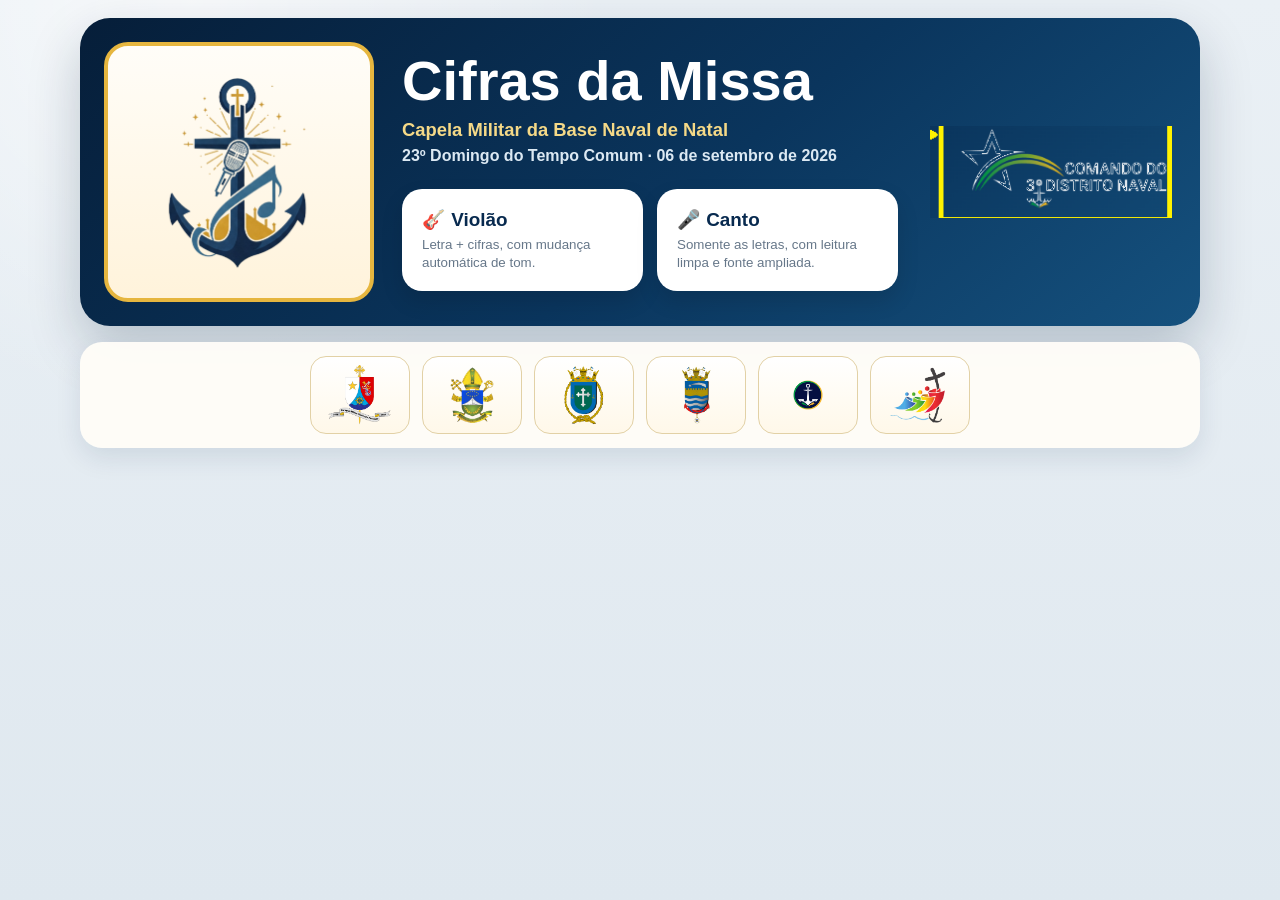
==== index.html @ 424a1667 "Add files via upload" ====
<!doctype html>
<html lang="pt-BR">
<head>
  <meta charset="utf-8">
  <meta name="viewport" content="width=device-width,initial-scale=1,viewport-fit=cover">
  <meta name="theme-color" content="#082a4f">

<link rel="icon" type="image/png" sizes="512x512" href="assets/site-logo.png">
<link rel="apple-touch-icon" href="assets/apple-touch-icon.png">
<meta property="og:title" content="Cifras da Missa — Capela Militar BNN">
<meta property="og:description" content="Repertório litúrgico da Capela Militar da Base Naval de Natal.">
<meta property="og:type" content="website">
<meta property="og:image" content="assets/og-image.png">
<meta name="twitter:card" content="summary_large_image">
<meta name="twitter:title" content="Cifras da Missa — Capela Militar BNN">
<meta name="twitter:description" content="Repertório litúrgico da Capela Militar da Base Naval de Natal.">
<meta name="twitter:image" content="assets/og-image.png">
  <title>Cifras da Missa — Capela Militar BNN</title>
  <link rel="stylesheet" href="css/styles.css">
</head>
<body class="home">
  <main class="home-shell">

    <section class="hero">
      <div class="hero-logo">
        <img src="assets/site-logo.png" alt="Equipe de Música da Paróquia Militar São Pedro Pescador">
      </div>

      <div class="hero-copy">
        <h1>Cifras da Missa</h1>
        <div class="place">Capela Militar da Base Naval de Natal</div>
        <div class="mass">23º Domingo do Tempo Comum · 06 de setembro de 2026</div>

        <div class="module-grid">
          <a class="module-card" href="violao.html">
            <strong>🎸 Violão</strong>
            <small>Letra + cifras, com mudança automática de tom.</small>
          </a>
          <a class="module-card" href="canto.html">
            <strong>🎤 Canto</strong>
            <small>Somente as letras, com leitura limpa e fonte ampliada.</small>
          </a>
        </div>
      </div>

      <div class="hero-right">
        <div class="hero-badge" aria-label="Comando do 3º Distrito Naval">
          <img src="assets/logo-3dn-branca-hero.png" alt="Comando do 3º Distrito Naval">
        </div>
      </div>
    </section>

    <section class="identity-strip" aria-label="Identidade institucional">
      <div class="identity-item"><img src="assets/brasao-capela.png" alt="Capela Militar"></div>
      <div class="identity-item"><img src="assets/ordinariado-militar.png" alt="Ordinariado Militar"></div>
      <div class="identity-item"><img src="assets/servico-religioso-marinha.png" alt="Serviço Religioso da Marinha"></div>
      <div class="identity-item"><img src="assets/brasao-3dn.png" alt="3º Distrito Naval"></div>
      <div class="identity-item"><img src="assets/simbolo-marinha-home.png" alt="Marinha do Brasil"></div>
      <div class="identity-item"><img src="assets/jubileu-colorido.png" alt="Jubileu"></div>
    </section>

  </main>
</body>
</html>
---- css/styles.css ----
:root{
  --navy:#082a4f;
  --navy2:#124a78;
  --gold:#e6b63f;
  --cream:#fff9ef;
  --paper:#fffdf8;
  --ink:#17212a;
  --muted:#667789;
  --orange:#d65a00;
  --line:#dce3e9;
  --bg:#e8eef3;
}
*{box-sizing:border-box}
html,body{width:100%;height:100%;margin:0}
body{
  font-family:-apple-system,BlinkMacSystemFont,"Segoe UI",Arial,sans-serif;
  color:var(--ink);
  background:var(--bg);
  -webkit-text-size-adjust:100%;
}
a{text-decoration:none;color:inherit}
button,select,label,a{font:inherit;-webkit-tap-highlight-color:transparent}

/* ================= HOME ================= */
.home{
  min-height:100dvh;
  padding:18px;
  background:
    radial-gradient(circle at 15% 0%, rgba(255,255,255,.65), transparent 26rem),
    linear-gradient(180deg,#eaf0f5,#dfe8ef);
}
.home-shell{
  width:min(1120px,100%);
  margin:0 auto;
  display:grid;
  gap:16px;
}
.hero{
  background:linear-gradient(140deg,#061e39 0%,#0a355d 55%,#15517e 100%);
  border-radius:30px;
  color:white;
  padding:24px;
  box-shadow:0 22px 52px rgba(6,30,57,.22);
  display:grid;
  grid-template-columns:270px minmax(0,1fr);
  gap:28px;
  align-items:center;
}
.hero-logo{
  min-height:260px;
  background:linear-gradient(180deg,#fffdf8,#fff3db);
  border:4px solid var(--gold);
  border-radius:24px;
  display:flex;
  align-items:center;
  justify-content:center;
  padding:16px;
}
.hero-logo img{
  max-width:100%;
  max-height:228px;
  object-fit:contain;
}
.hero-copy h1{
  margin:0;
  font-size:clamp(2.2rem,5vw,3.5rem);
  line-height:1;
}
.hero-copy .place{
  margin-top:10px;
  color:#f5d987;
  font-weight:850;
  font-size:1.15rem;
}
.hero-copy .mass{
  margin-top:6px;
  color:#dce9f3;
  font-size:1rem;
  font-weight:650;
}
.module-grid{
  margin-top:24px;
  display:grid;
  grid-template-columns:1fr 1fr;
  gap:14px;
}
.module-card{
  background:#fff;
  color:var(--navy);
  border-radius:20px;
  padding:18px;
  box-shadow:0 10px 22px rgba(0,0,0,.12);
  border:2px solid rgba(255,255,255,.22);
}
.module-card:hover{transform:translateY(-1px)}
.module-card strong{
  display:block;
  font-size:1.18rem;
}
.module-card small{
  display:block;
  color:var(--muted);
  margin-top:5px;
  line-height:1.35;
}
.identity-strip{
  background:rgba(255,253,248,.96);
  border-radius:22px;
  padding:14px 16px;
  box-shadow:0 10px 26px rgba(8,42,79,.10);
  display:flex;
  gap:12px;
  align-items:center;
  justify-content:center;
  flex-wrap:wrap;
}
.identity-item{
  width:100px;
  height:78px;
  border-radius:16px;
  border:1px solid #e2d1a6;
  background:linear-gradient(180deg,#fff,#fff8e9);
  display:flex;
  align-items:center;
  justify-content:center;
  padding:9px;
}
.identity-item.navy{
  background:linear-gradient(135deg,#082a4f,#124a78);
  border-color:transparent;
}
.identity-item img{
  max-width:100%;
  max-height:60px;
  object-fit:contain;
}

/* ================= APP ================= */
.app-shell{
  height:100dvh;
  min-height:100svh;
  padding:max(7px,env(safe-area-inset-top)) 7px max(7px,env(safe-area-inset-bottom));
  display:grid;
  grid-template-rows:minmax(0,1fr) 58px;
  gap:7px;
  overflow:hidden;
}
.app-sheet{
  min-height:0;
  background:var(--paper);
  border-radius:22px;
  overflow:hidden;
  box-shadow:0 14px 34px rgba(8,42,79,.14);
  display:grid;
  grid-template-rows:auto auto minmax(0,1fr);
  position:relative;
}
.app-sheet:before{
  content:"";
  position:absolute;
  left:0;top:0;bottom:0;width:7px;
  background:linear-gradient(var(--navy),var(--navy2),var(--gold));
  z-index:5;
}
.top-banner{
  min-height:64px;
  display:grid;
  grid-template-columns:auto minmax(0,1fr) auto;
  align-items:center;
  gap:10px;
  padding:8px 12px 8px 18px;
  background:linear-gradient(135deg,#061e39,#0a355d 60%,#15517e);
  color:white;
}
.banner-left{
  display:flex;
  align-items:center;
  gap:10px;
  min-width:0;
}
.banner-mark{
  width:46px;height:46px;
  border-radius:14px;
  background:#fff8ea;
  border:2px solid var(--gold);
  display:flex;
  align-items:center;
  justify-content:center;
  padding:5px;
  flex:none;
}
.banner-mark img{max-width:100%;max-height:100%;object-fit:contain}
.banner-copy h1{
  margin:0;
  font-size:1.25rem;
  line-height:1;
}
.banner-copy .sub{
  margin-top:4px;
  color:#f3d786;
  font-size:.76rem;
  font-weight:800;
  white-space:nowrap;
  overflow:hidden;
  text-overflow:ellipsis;
}
.banner-logos{
  display:flex;
  gap:7px;
  align-items:center;
}
.brand-badge{
  height:38px;
  min-width:38px;
  max-width:92px;
  border-radius:12px;
  background:#fff8eb;
  border:1px solid rgba(230,182,63,.6);
  display:flex;
  align-items:center;
  justify-content:center;
  padding:6px 8px;
}
.brand-badge img{max-height:27px;max-width:78px;object-fit:contain}

.song-head{
  min-height:68px;
  display:grid;
  grid-template-columns:auto minmax(0,1fr) auto;
  gap:10px;
  align-items:center;
  padding:8px 12px 8px 18px;
  border-bottom:1px solid var(--line);
  background:linear-gradient(90deg,#fff,#fbf6ec);
}
.song-number{
  width:42px;height:42px;
  border-radius:13px;
  background:var(--navy);
  color:white;
  display:grid;
  place-items:center;
  font-weight:900;
}
.song-role{
  color:var(--orange);
  font-size:.58rem;
  font-weight:900;
  letter-spacing:.1em;
  text-transform:uppercase;
  margin-bottom:4px;
}
.song-title{
  font-size:1.05rem;
  font-weight:850;
  line-height:1.1;
  white-space:nowrap;
  overflow:hidden;
  text-overflow:ellipsis;
}
.head-right{
  display:flex;
  align-items:center;
  gap:7px;
}
.counter{
  padding:6px 9px;
  border-radius:999px;
  background:#fff;
  border:1px solid #d1dbe4;
  color:var(--navy);
  font-size:.72rem;
  font-weight:850;
}
.key-panel{
  display:flex;
  align-items:center;
  gap:4px;
  padding:3px;
  border:1px solid #d3dde6;
  border-radius:12px;
  background:#fff;
}
.key-panel button,.key-panel select{
  height:31px;
  border:0;
  border-radius:9px;
  background:#eef3f7;
  color:var(--navy);
  font-weight:900;
}
.key-panel button{min-width:31px}
.key-panel select{padding:0 6px}
.key-readout{
  font-size:.64rem;
  color:var(--muted);
  padding:0 2px;
}

.song-body{
  min-height:0;
  overflow:hidden;
  padding:10px 14px 10px 22px;
  background:#fff;
}
.music-grid{
  width:100%;
  min-height:0;
  display:grid;
  gap:34px;
  align-content:start;
  justify-content:center;
  font-family:"SFMono-Regular",Menlo,Monaco,Consolas,"Liberation Mono","Courier New",monospace;
  font-variant-ligatures:none;
}
.music-grid.cols-1{grid-template-columns:max-content}
.music-grid.cols-2{grid-template-columns:max-content max-content}
.music-column{min-width:0}
.music-pair{break-inside:avoid;margin:0 0 .22em}
.chord-row{
  height:1.05em;
  position:relative;
  white-space:pre;
  color:var(--orange);
  font-weight:900;
  line-height:1.02;
}
.chord-token{position:absolute;top:0;white-space:nowrap}
.lyric-row{
  white-space:pre;
  line-height:1.05;
  font-weight:620;
}
.spacer{height:.45em}

.controls{
  display:grid;
  grid-template-columns:1fr 1.15fr 1fr;
  gap:7px;
}
.ctrl{
  border:0;
  border-radius:14px;
  background:#fff;
  color:var(--navy);
  font-weight:850;
  font-size:.9rem;
  display:flex;
  align-items:center;
  justify-content:center;
  gap:7px;
  box-shadow:0 3px 10px rgba(0,0,0,.08);
}
.ctrl.main{
  background:linear-gradient(135deg,var(--navy),var(--navy2));
  color:white;
}
.ctrl .arrow{font-size:26px;line-height:1}

/* ================= MENU LATERAL ================= */
#menuToggle{position:fixed;opacity:0;pointer-events:none}
.scrim{
  position:fixed;
  inset:0;
  background:rgba(3,18,32,.64);
  opacity:0;
  visibility:hidden;
  z-index:30;
  transition:.18s;
}
.drawer{
  position:fixed;
  z-index:40;
  left:0;top:0;bottom:0;
  width:min(88vw,460px);
  background:#fffaf1;
  transform:translateX(-103%);
  transition:.22s;
  display:grid;
  grid-template-rows:auto auto minmax(0,1fr);
  box-shadow:18px 0 44px rgba(0,0,0,.28);
  padding-top:env(safe-area-inset-top);
}
#menuToggle:checked~.scrim{opacity:1;visibility:visible}
#menuToggle:checked~.drawer{transform:translateX(0)}

.drawer-head{
  position:relative;
  min-height:168px;
  display:grid;
  grid-template-columns:118px minmax(0,1fr);
  gap:14px;
  align-items:center;
  padding:15px;
  background:linear-gradient(145deg,#061e39,var(--navy) 60%,var(--navy2));
  color:white;
}
.drawer-logo{
  height:118px;
  border:3px solid var(--gold);
  border-radius:18px;
  background:linear-gradient(180deg,#fffdf8,#fff2d9);
  display:flex;
  align-items:center;
  justify-content:center;
  padding:8px;
}
.drawer-logo img{max-width:100%;max-height:100%;object-fit:contain}
.drawer-head h1{margin:0;font-size:1.55rem;line-height:1}
.drawer-lit{margin-top:8px;color:#f4d787;font-size:.9rem;font-weight:850}
.drawer-place{margin-top:4px;color:#dce8f2;font-size:.73rem;font-weight:650}
.close{
  position:absolute;
  right:10px;top:10px;
  width:38px;height:38px;
  border-radius:11px;
  background:rgba(255,255,255,.14);
  display:grid;
  place-items:center;
  font-size:21px;
  font-weight:900;
  cursor:pointer;
}
.drawer-logos{
  display:flex;
  gap:7px;
  overflow:auto;
  padding:8px 10px;
  background:#eef4f8;
  border-bottom:1px solid var(--line);
}
.drawer-logos::-webkit-scrollbar{display:none}
.drawer-logos .brand-badge{
  flex:none;
  height:48px;
}
.song-menu{
  overflow:auto;
  -webkit-overflow-scrolling:touch;
  padding:7px 9px calc(12px + env(safe-area-inset-bottom));
}
.song-menu-item{
  width:100%;
  border:0;
  background:transparent;
  text-align:left;
  display:grid;
  grid-template-columns:38px minmax(0,1fr);
  gap:9px;
  align-items:center;
  padding:9px 7px;
  border-radius:11px;
  border-bottom:1px solid rgba(8,42,79,.07);
}
.song-menu-item.active{background:#fff0df}
.song-menu-num{
  width:34px;height:34px;
  border-radius:10px;
  background:#e7edf3;
  color:var(--navy);
  display:grid;
  place-items:center;
  font-size:.72rem;
  font-weight:900;
}
.song-menu-item.active .song-menu-num{background:var(--orange);color:#fff}
.song-menu-item span:last-child{
  display:flex;
  flex-direction:column;
  min-width:0;
}
.song-menu-item b{
  color:var(--orange);
  font-size:.55rem;
  letter-spacing:.08em;
  text-transform:uppercase;
}
.song-menu-item small{
  margin-top:2px;
  font-size:.82rem;
  font-weight:760;
  white-space:nowrap;
  overflow:hidden;
  text-overflow:ellipsis;
}

@media(max-width:760px){
  .home{padding:12px}
  .hero{
    grid-template-columns:1fr;
    padding:16px;
    gap:16px;
  }
  .hero-logo{min-height:190px}
  .hero-logo img{max-height:165px}
  .module-grid{grid-template-columns:1fr}
  .identity-item{width:82px;height:66px}
  .identity-item img{max-height:48px}

  .app-shell{grid-template-rows:minmax(0,1fr) 52px}
  .top-banner{min-height:58px;padding-left:16px}
  .banner-mark{width:40px;height:40px}
  .banner-copy h1{font-size:1.05rem}
  .banner-copy .sub{font-size:.68rem}
  .banner-logos{display:none}

  .song-head{min-height:62px;padding-left:16px}
  .song-number{width:38px;height:38px}
  .song-title{font-size:.92rem}
  .song-role{font-size:.5rem}
  .counter{display:none}
  .key-readout{display:none}
  .key-panel{padding:2px}
  .key-panel button,.key-panel select{height:28px}

  .song-body{padding:8px 9px 7px 18px}
  .controls .txt{display:none}

  .drawer-head{
    min-height:150px;
    grid-template-columns:105px minmax(0,1fr);
  }
  .drawer-logo{height:105px}
  .drawer-head h1{font-size:1.3rem}
}

.home-link{
  display:inline-flex;
  align-items:center;
  justify-content:center;
  gap:7px;
  min-height:38px;
  padding:0 12px;
  border-radius:12px;
  background:#fff8eb;
  border:1px solid rgba(230,182,63,.62);
  color:var(--navy);
  font-weight:850;
  white-space:nowrap;
}
.home-link.compact{
  min-width:38px;
  padding:0 10px;
}
.home-link .label{display:inline}
@media(max-width:760px){
  .home-link .label{display:none}
  .home-link.compact{padding:0 9px}
}

.hero{
  grid-template-columns:270px minmax(0,1fr) 250px;
}
.hero-right{
  display:flex;
  align-items:flex-start;
  justify-content:flex-end;
}
.hero-right .hero-badge{
  width:100%;
  min-height:110px;
  border-radius:20px;
  background:transparent;
  display:flex;
  align-items:center;
  justify-content:center;
  padding:6px 4px;
}
.hero-right .hero-badge img{
  max-width:100%;
  max-height:100px;
  object-fit:contain;
}
@media(max-width:760px){
  .hero{
    grid-template-columns:1fr;
  }
  .hero-right{
    justify-content:center;
  }
  .hero-right .hero-badge{
    min-height:74px;
    padding-top:0;
  }
  .hero-right .hero-badge img{
    max-height:62px;
  }
}
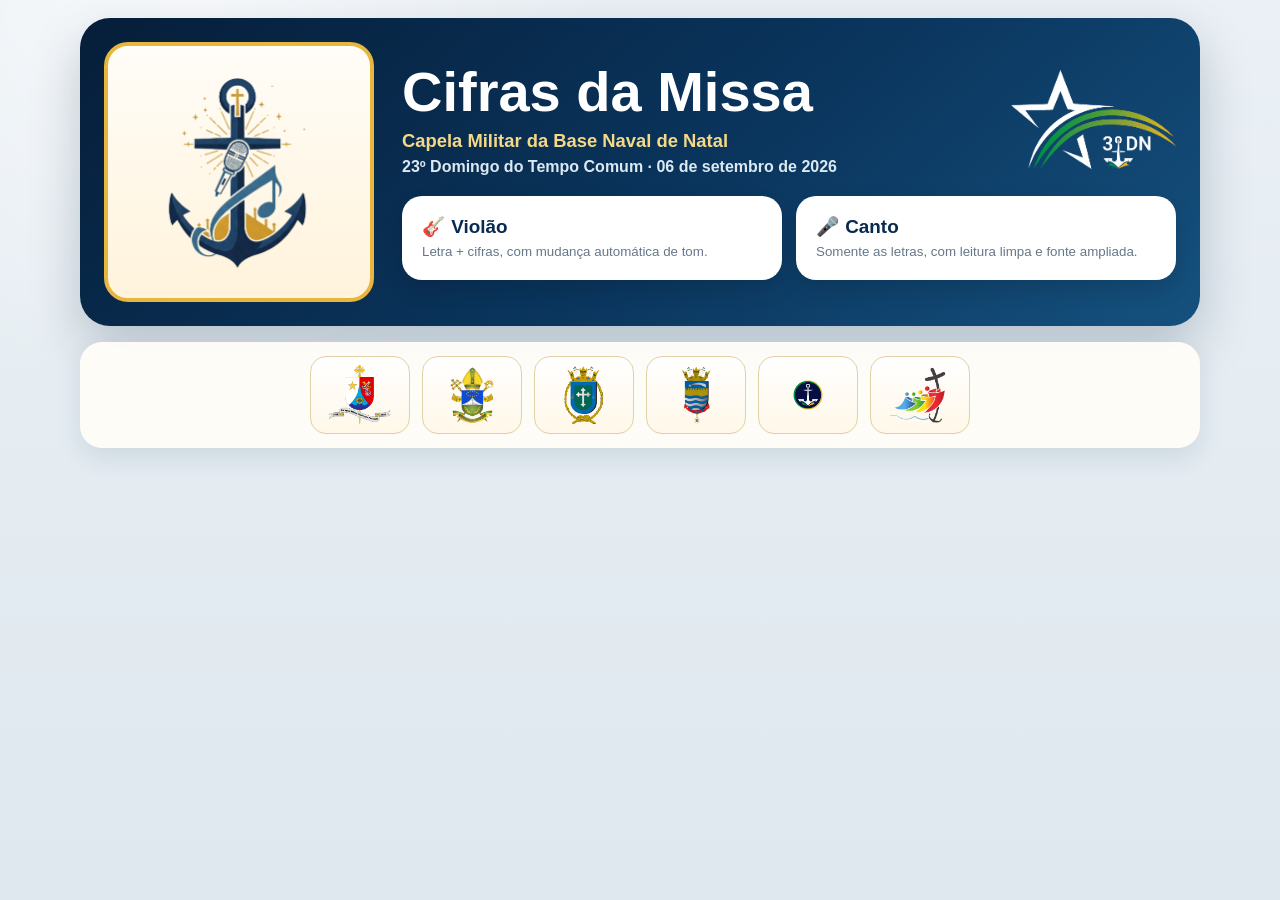
==== commit a047c299: "Add files via upload" ====
--- a/index.html
+++ b/index.html
@@ -21,15 +21,24 @@
 <body class="home">
   <main class="home-shell">
 
+    
     <section class="hero">
       <div class="hero-logo">
         <img src="assets/site-logo.png" alt="Equipe de Música da Paróquia Militar São Pedro Pescador">
       </div>
 
-      <div class="hero-copy">
-        <h1>Cifras da Missa</h1>
-        <div class="place">Capela Militar da Base Naval de Natal</div>
-        <div class="mass">23º Domingo do Tempo Comum · 06 de setembro de 2026</div>
+      <div class="hero-content">
+        <div class="hero-header">
+          <div class="hero-copy">
+            <h1>Cifras da Missa</h1>
+            <div class="place">Capela Militar da Base Naval de Natal</div>
+            <div class="mass">23º Domingo do Tempo Comum · 06 de setembro de 2026</div>
+          </div>
+
+          <div class="hero-3dn" aria-label="Comando do 3º Distrito Naval">
+            <img src="assets/logo-3dn-reduzida-branca.png" alt="Comando do 3º Distrito Naval">
+          </div>
+        </div>
 
         <div class="module-grid">
           <a class="module-card" href="violao.html">
@@ -42,15 +51,10 @@
           </a>
         </div>
       </div>
-
-      <div class="hero-right">
-        <div class="hero-badge" aria-label="Comando do 3º Distrito Naval">
-          <img src="assets/logo-3dn-branca-hero.png" alt="Comando do 3º Distrito Naval">
-        </div>
-      </div>
     </section>
 
-    <section class="identity-strip" aria-label="Identidade institucional">
+    <section class="identity-strip"
+ aria-label="Identidade institucional">
       <div class="identity-item"><img src="assets/brasao-capela.png" alt="Capela Militar"></div>
       <div class="identity-item"><img src="assets/ordinariado-militar.png" alt="Ordinariado Militar"></div>
       <div class="identity-item"><img src="assets/servico-religioso-marinha.png" alt="Serviço Religioso da Marinha"></div>
--- a/css/styles.css
+++ b/css/styles.css
@@ -548,41 +548,81 @@
   .home-link.compact{padding:0 9px}
 }
 
-.hero{
-  grid-template-columns:270px minmax(0,1fr) 250px;
-}
-.hero-right{
-  display:flex;
-  align-items:flex-start;
-  justify-content:flex-end;
-}
-.hero-right .hero-badge{
-  width:100%;
-  min-height:110px;
-  border-radius:20px;
-  background:transparent;
-  display:flex;
-  align-items:center;
-  justify-content:center;
-  padding:6px 4px;
-}
-.hero-right .hero-badge img{
-  max-width:100%;
-  max-height:100px;
-  object-fit:contain;
-}
+@media(max-width:980px){
+  .hero{
+    padding-right:24px;
+  }
+  .hero-corner-logo{
+    position:static;
+    width:220px;
+    justify-content:flex-start;
+    margin-left:auto;
+    margin-top:-8px;
+  }
+}
+
 @media(max-width:760px){
   .hero{
     grid-template-columns:1fr;
-  }
-  .hero-right{
+    padding-right:24px;
+  }
+  .hero-corner-logo{
+    width:180px;
+    margin:0 auto 2px;
     justify-content:center;
   }
-  .hero-right .hero-badge{
-    min-height:74px;
-    padding-top:0;
-  }
-  .hero-right .hero-badge img{
-    max-height:62px;
-  }
-}
+}
+
+.hero-content{
+  min-width:0;
+  display:grid;
+  gap:20px;
+}
+.hero-header{
+  display:grid;
+  grid-template-columns:minmax(0,1fr) 165px;
+  gap:18px;
+  align-items:center;
+}
+.hero-copy{min-width:0}
+.hero-3dn{
+  width:165px;
+  height:100px;
+  display:flex;
+  align-items:center;
+  justify-content:center;
+  justify-self:end;
+}
+.hero-3dn img{
+  width:100%;
+  height:100%;
+  object-fit:contain;
+}
+.hero-content .module-grid{
+  margin-top:0;
+}
+
+@media(max-width:980px){
+  .hero-header{
+    grid-template-columns:minmax(0,1fr) 135px;
+    gap:12px;
+  }
+  .hero-3dn{
+    width:135px;
+    height:86px;
+  }
+}
+
+@media(max-width:760px){
+  .hero{
+    grid-template-columns:1fr;
+  }
+  .hero-header{
+    grid-template-columns:minmax(0,1fr) 110px;
+    gap:10px;
+  }
+  .hero-3dn{
+    width:110px;
+    height:72px;
+  }
+}
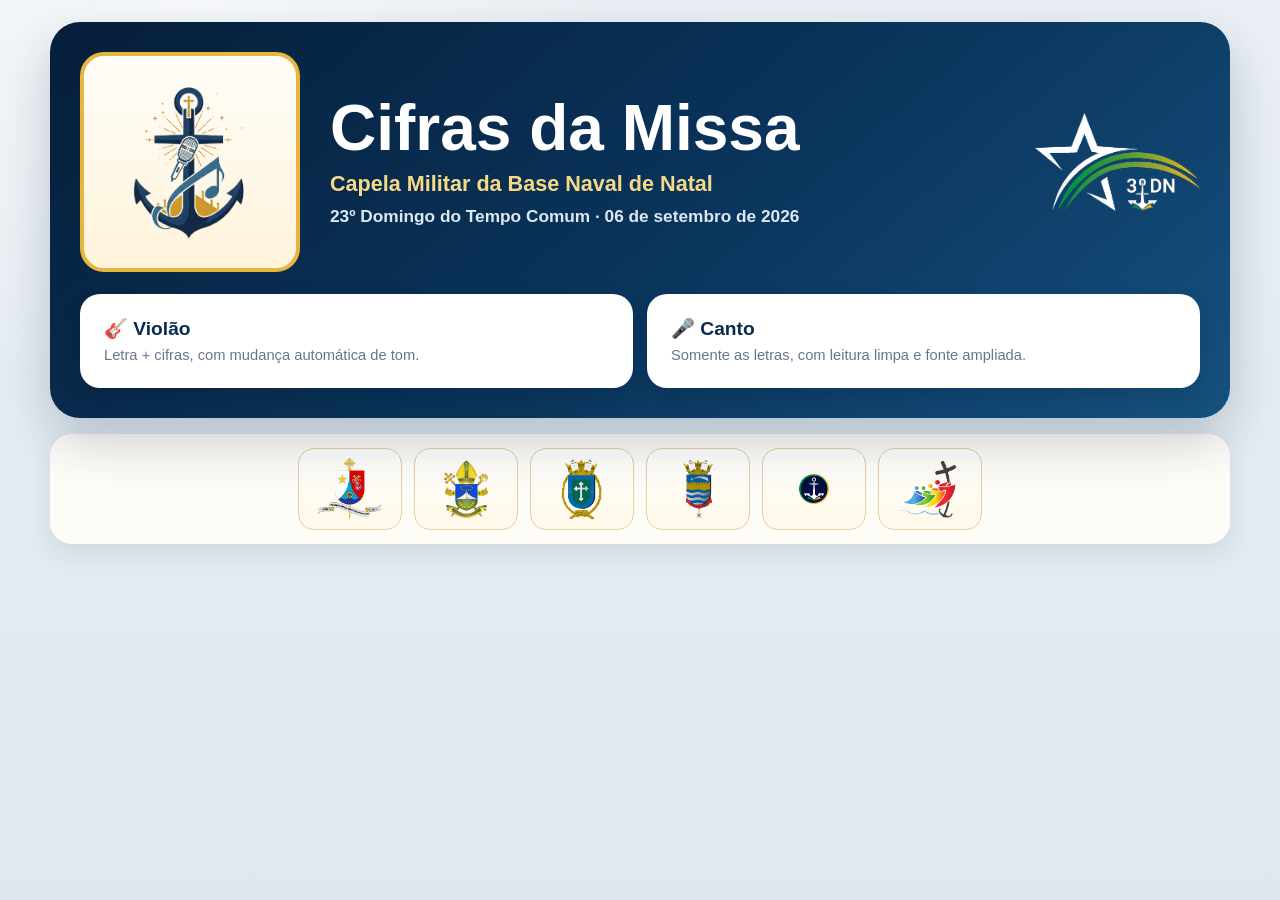
==== commit d651c0df: "Add files via upload" ====
--- a/index.html
+++ b/index.html
@@ -22,38 +22,38 @@
   <main class="home-shell">
 
     
+    
     <section class="hero">
-      <div class="hero-logo">
-        <img src="assets/site-logo.png" alt="Equipe de Música da Paróquia Militar São Pedro Pescador">
+      <div class="hero-main">
+        <div class="hero-logo">
+          <img src="assets/site-logo.png" alt="Equipe de Música da Paróquia Militar São Pedro Pescador">
+        </div>
+
+        <div class="hero-copy">
+          <h1>Cifras da Missa</h1>
+          <div class="place">Capela Militar da Base Naval de Natal</div>
+          <div class="mass">23º Domingo do Tempo Comum · 06 de setembro de 2026</div>
+        </div>
+
+        <div class="hero-3dn" aria-label="Comando do 3º Distrito Naval">
+          <img src="assets/logo-3dn-reduzida-branca.png" alt="Comando do 3º Distrito Naval">
+        </div>
       </div>
 
-      <div class="hero-content">
-        <div class="hero-header">
-          <div class="hero-copy">
-            <h1>Cifras da Missa</h1>
-            <div class="place">Capela Militar da Base Naval de Natal</div>
-            <div class="mass">23º Domingo do Tempo Comum · 06 de setembro de 2026</div>
-          </div>
-
-          <div class="hero-3dn" aria-label="Comando do 3º Distrito Naval">
-            <img src="assets/logo-3dn-reduzida-branca.png" alt="Comando do 3º Distrito Naval">
-          </div>
-        </div>
-
-        <div class="module-grid">
-          <a class="module-card" href="violao.html">
-            <strong>🎸 Violão</strong>
-            <small>Letra + cifras, com mudança automática de tom.</small>
-          </a>
-          <a class="module-card" href="canto.html">
-            <strong>🎤 Canto</strong>
-            <small>Somente as letras, com leitura limpa e fonte ampliada.</small>
-          </a>
-        </div>
+      <div class="module-grid">
+        <a class="module-card" href="violao.html">
+          <strong>🎸 Violão</strong>
+          <small>Letra + cifras, com mudança automática de tom.</small>
+        </a>
+        <a class="module-card" href="canto.html">
+          <strong>🎤 Canto</strong>
+          <small>Somente as letras, com leitura limpa e fonte ampliada.</small>
+        </a>
       </div>
     </section>
 
     <section class="identity-strip"
+
  aria-label="Identidade institucional">
       <div class="identity-item"><img src="assets/brasao-capela.png" alt="Capela Militar"></div>
       <div class="identity-item"><img src="assets/ordinariado-militar.png" alt="Ordinariado Militar"></div>
--- a/css/styles.css
+++ b/css/styles.css
@@ -626,3 +626,261 @@
     height:72px;
   }
 }
+
+/* ==========================================================
+   HOME v8 — layout fluido, priorizando iPad em modo vertical
+   ========================================================== */
+.home{
+  min-height:100dvh;
+  padding:clamp(12px,2vw,22px);
+}
+.home-shell{
+  width:min(1180px,100%);
+  margin:0 auto;
+  gap:16px;
+}
+.hero{
+  display:block !important;
+  position:relative;
+  padding:clamp(18px,2.8vw,30px) !important;
+  border-radius:30px;
+  min-height:0;
+}
+.hero-main{
+  display:grid;
+  grid-template-columns:220px minmax(0,1fr) 165px;
+  align-items:center;
+  gap:clamp(18px,2.5vw,30px);
+  min-width:0;
+}
+.hero-logo{
+  width:220px;
+  height:220px;
+  min-height:0 !important;
+  padding:14px;
+  border-radius:24px;
+}
+.hero-logo img{
+  width:100%;
+  height:100%;
+  max-width:none;
+  max-height:none;
+  object-fit:contain;
+}
+.hero-copy{
+  min-width:0;
+  align-self:center;
+}
+.hero-copy h1{
+  margin:0;
+  font-size:clamp(2.35rem,5vw,4rem);
+  line-height:.98;
+  white-space:nowrap;
+}
+.hero-copy .place{
+  margin-top:12px;
+  font-size:clamp(1rem,1.75vw,1.35rem);
+  line-height:1.18;
+}
+.hero-copy .mass{
+  margin-top:8px;
+  font-size:clamp(.9rem,1.35vw,1.08rem);
+  line-height:1.3;
+}
+.hero-3dn{
+  width:165px;
+  height:112px;
+  display:flex;
+  align-items:center;
+  justify-content:center;
+  justify-self:end;
+  overflow:hidden;
+}
+.hero-3dn img{
+  width:100%;
+  height:100%;
+  object-fit:contain;
+}
+.hero > .module-grid{
+  margin-top:22px !important;
+  display:grid;
+  grid-template-columns:1fr 1fr;
+  gap:14px;
+  width:100%;
+}
+.hero > .module-grid .module-card{
+  min-width:0;
+  min-height:94px;
+  padding:18px 22px;
+  display:flex;
+  flex-direction:column;
+  justify-content:center;
+  border-radius:20px;
+}
+.hero > .module-grid .module-card strong{
+  font-size:1.2rem;
+}
+.hero > .module-grid .module-card small{
+  margin-top:6px;
+  font-size:.92rem;
+  line-height:1.35;
+}
+.identity-strip{
+  padding:14px 18px;
+  gap:12px;
+  flex-wrap:nowrap;
+  overflow:hidden;
+}
+.identity-item{
+  flex:0 1 104px;
+  width:auto;
+  min-width:78px;
+  height:82px;
+}
+.identity-item img{
+  max-height:62px;
+}
+
+/* iPad portrait / tablets */
+@media (min-width:700px) and (max-width:1100px){
+  .home{
+    padding:14px 16px 18px;
+  }
+  .home-shell{
+    width:100%;
+  }
+  .hero{
+    padding:22px !important;
+    border-radius:28px;
+  }
+  .hero-main{
+    grid-template-columns:190px minmax(0,1fr) 132px;
+    gap:20px;
+  }
+  .hero-logo{
+    width:190px;
+    height:190px;
+    border-radius:22px;
+  }
+  .hero-copy h1{
+    font-size:2.7rem;
+    white-space:normal;
+  }
+  .hero-copy .place{
+    margin-top:10px;
+    font-size:1.08rem;
+  }
+  .hero-copy .mass{
+    margin-top:7px;
+    font-size:.9rem;
+  }
+  .hero-3dn{
+    width:132px;
+    height:92px;
+  }
+  .hero > .module-grid{
+    margin-top:20px !important;
+    gap:12px;
+  }
+  .hero > .module-grid .module-card{
+    min-height:88px;
+    padding:16px 20px;
+  }
+  .identity-strip{
+    padding:12px 14px;
+    justify-content:space-evenly;
+  }
+  .identity-item{
+    flex:0 1 94px;
+    min-width:72px;
+    height:76px;
+  }
+  .identity-item img{
+    max-height:56px;
+  }
+}
+
+/* iPad mais estreito / tablet pequeno */
+@media (min-width:600px) and (max-width:820px){
+  .hero-main{
+    grid-template-columns:165px minmax(0,1fr) 105px;
+    gap:16px;
+  }
+  .hero-logo{
+    width:165px;
+    height:165px;
+  }
+  .hero-copy h1{
+    font-size:2.35rem;
+  }
+  .hero-copy .place{
+    font-size:.98rem;
+  }
+  .hero-copy .mass{
+    font-size:.82rem;
+  }
+  .hero-3dn{
+    width:105px;
+    height:76px;
+  }
+}
+
+/* Celular */
+@media (max-width:599px){
+  .hero{
+    padding:16px !important;
+  }
+  .hero-main{
+    grid-template-columns:112px minmax(0,1fr);
+    gap:14px;
+    align-items:center;
+  }
+  .hero-logo{
+    width:112px;
+    height:112px;
+    padding:8px;
+    border-radius:18px;
+  }
+  .hero-copy h1{
+    font-size:1.85rem;
+    white-space:normal;
+  }
+  .hero-copy .place{
+    font-size:.88rem;
+    margin-top:7px;
+  }
+  .hero-copy .mass{
+    font-size:.72rem;
+    margin-top:5px;
+  }
+  .hero-3dn{
+    grid-column:1 / -1;
+    width:126px;
+    height:70px;
+    justify-self:center;
+    margin-top:-4px;
+  }
+  .hero > .module-grid{
+    grid-template-columns:1fr;
+    margin-top:14px !important;
+  }
+  .hero > .module-grid .module-card{
+    min-height:72px;
+    padding:14px 16px;
+  }
+  .identity-strip{
+    overflow-x:auto;
+    justify-content:flex-start;
+    -webkit-overflow-scrolling:touch;
+  }
+  .identity-strip::-webkit-scrollbar{display:none}
+  .identity-item{
+    flex:0 0 72px;
+    width:72px;
+    min-width:72px;
+    height:64px;
+  }
+  .identity-item img{
+    max-height:46px;
+  }
+}
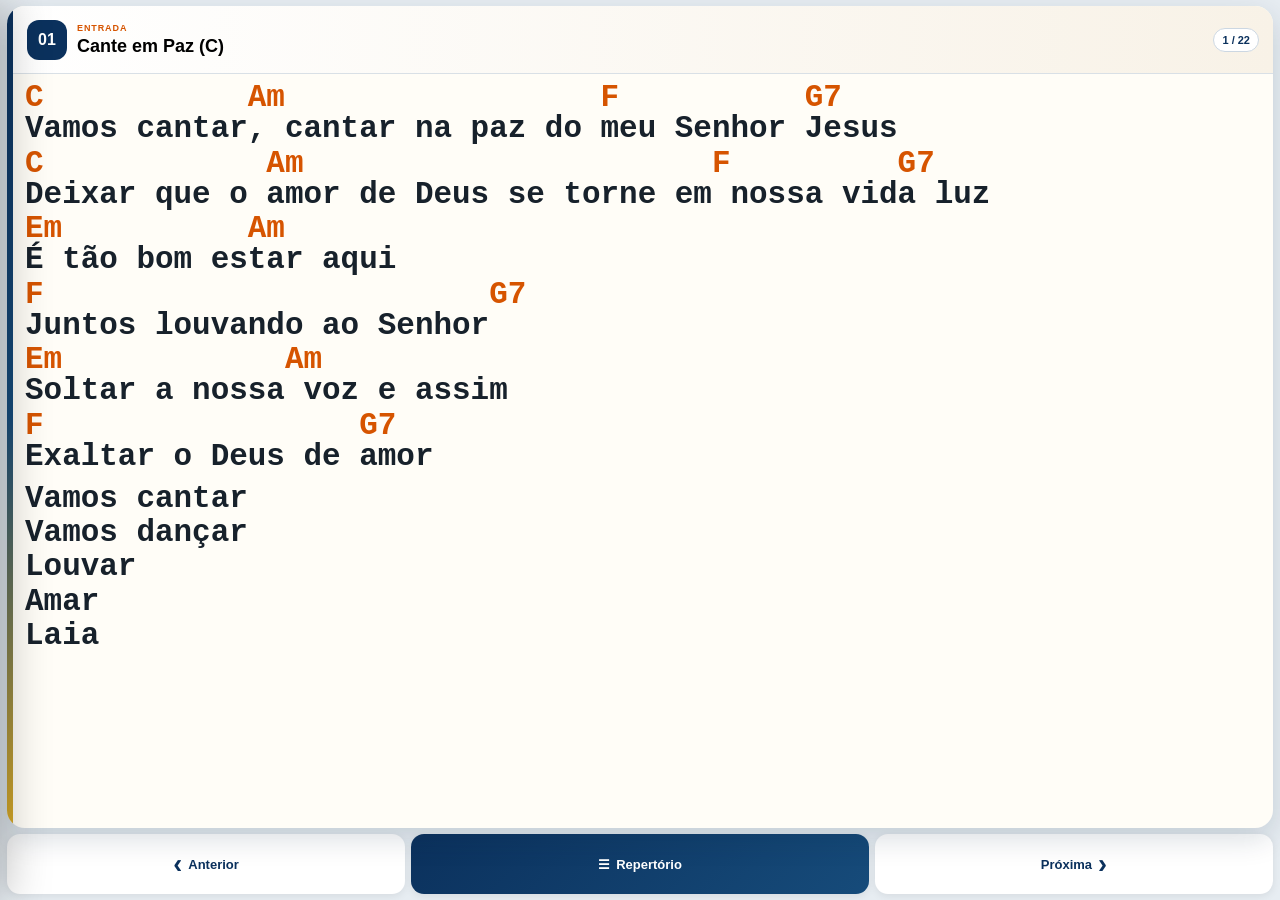
==== commit cfc403a9: "Add files via upload" ====
--- a/index.html
+++ b/index.html
@@ -1,68 +1,25 @@
 <!doctype html>
-<html lang="pt-BR">
-<head>
-  <meta charset="utf-8">
-  <meta name="viewport" content="width=device-width,initial-scale=1,viewport-fit=cover">
-  <meta name="theme-color" content="#082a4f">
-
-<link rel="icon" type="image/png" sizes="512x512" href="assets/site-logo.png">
-<link rel="apple-touch-icon" href="assets/apple-touch-icon.png">
-<meta property="og:title" content="Cifras da Missa — Capela Militar BNN">
-<meta property="og:description" content="Repertório litúrgico da Capela Militar da Base Naval de Natal.">
-<meta property="og:type" content="website">
-<meta property="og:image" content="assets/og-image.png">
-<meta name="twitter:card" content="summary_large_image">
-<meta name="twitter:title" content="Cifras da Missa — Capela Militar BNN">
-<meta name="twitter:description" content="Repertório litúrgico da Capela Militar da Base Naval de Natal.">
-<meta name="twitter:image" content="assets/og-image.png">
-  <title>Cifras da Missa — Capela Militar BNN</title>
-  <link rel="stylesheet" href="css/styles.css">
-</head>
-<body class="home">
-  <main class="home-shell">
-
-    
-    
-    <section class="hero">
-      <div class="hero-main">
-        <div class="hero-logo">
-          <img src="assets/site-logo.png" alt="Equipe de Música da Paróquia Militar São Pedro Pescador">
-        </div>
-
-        <div class="hero-copy">
-          <h1>Cifras da Missa</h1>
-          <div class="place">Capela Militar da Base Naval de Natal</div>
-          <div class="mass">23º Domingo do Tempo Comum · 06 de setembro de 2026</div>
-        </div>
-
-        <div class="hero-3dn" aria-label="Comando do 3º Distrito Naval">
-          <img src="assets/logo-3dn-reduzida-branca.png" alt="Comando do 3º Distrito Naval">
-        </div>
-      </div>
-
-      <div class="module-grid">
-        <a class="module-card" href="violao.html">
-          <strong>🎸 Violão</strong>
-          <small>Letra + cifras, com mudança automática de tom.</small>
-        </a>
-        <a class="module-card" href="canto.html">
-          <strong>🎤 Canto</strong>
-          <small>Somente as letras, com leitura limpa e fonte ampliada.</small>
-        </a>
-      </div>
-    </section>
-
-    <section class="identity-strip"
-
- aria-label="Identidade institucional">
-      <div class="identity-item"><img src="assets/brasao-capela.png" alt="Capela Militar"></div>
-      <div class="identity-item"><img src="assets/ordinariado-militar.png" alt="Ordinariado Militar"></div>
-      <div class="identity-item"><img src="assets/servico-religioso-marinha.png" alt="Serviço Religioso da Marinha"></div>
-      <div class="identity-item"><img src="assets/brasao-3dn.png" alt="3º Distrito Naval"></div>
-      <div class="identity-item"><img src="assets/simbolo-marinha-home.png" alt="Marinha do Brasil"></div>
-      <div class="identity-item"><img src="assets/jubileu-colorido.png" alt="Jubileu"></div>
-    </section>
-
-  </main>
-</body>
-</html>
+<html lang="pt-BR"><head><meta charset="utf-8">
+<meta name="viewport" content="width=device-width,initial-scale=1,viewport-fit=cover,user-scalable=no">
+<meta name="apple-mobile-web-app-capable" content="yes"><meta name="theme-color" content="#0b315d">
+<title>Missa 27SET2026 — Cifras</title>
+<style>
+:root{--navy:#0b315d;--blue:#164b7a;--gold:#d8a927;--chord:#d65400;--ink:#17212b;--paper:#fffdf7;--bg:#e7edf2;--line:#d9e0e6}
+*{box-sizing:border-box}html,body{margin:0;width:100%;height:100%;overflow:hidden;background:var(--bg);font-family:-apple-system,BlinkMacSystemFont,"Segoe UI",Arial,sans-serif;-webkit-text-size-adjust:100%}body{height:100dvh;min-height:100svh}
+button{font:inherit;color:inherit;-webkit-tap-highlight-color:transparent}.app{height:100%;display:grid;grid-template-rows:minmax(0,1fr) 60px;padding:max(6px,env(safe-area-inset-top)) 7px max(6px,env(safe-area-inset-bottom));gap:6px}
+.sheet{min-height:0;background:var(--paper);border-radius:18px;box-shadow:0 10px 30px rgba(10,37,63,.16);overflow:hidden;display:grid;grid-template-rows:auto minmax(0,1fr);position:relative}.sheet:before{content:"";position:absolute;left:0;top:0;bottom:0;width:6px;background:linear-gradient(var(--navy),var(--blue),var(--gold));z-index:5}
+.head{min-height:68px;padding:8px 14px 7px 20px;display:flex;align-items:center;gap:10px;border-bottom:1px solid var(--line);background:linear-gradient(90deg,#fff,#f8f2e7)}.badge{width:40px;height:40px;flex:none;border-radius:12px;background:var(--navy);color:#fff;display:grid;place-items:center;font-weight:900}.headcopy{min-width:0;flex:1}.role{font-size:9px;letter-spacing:.1em;font-weight:900;color:var(--chord);text-transform:uppercase;margin-bottom:3px}.title{font-size:18px;font-weight:850;white-space:nowrap;overflow:hidden;text-overflow:ellipsis}.count{font-size:11px;font-weight:850;color:var(--navy);border:1px solid #ccd7e2;background:#fff;border-radius:999px;padding:5px 8px}
+.viewport{min-height:0;overflow:hidden;padding:8px 11px 7px 18px;display:flex;align-items:flex-start;justify-content:flex-start}.music{width:max-content;max-width:none;transform-origin:top left;font-family:"SFMono-Regular",Menlo,Monaco,Consolas,"Liberation Mono","Courier New",monospace;font-variant-ligatures:none}.stanza{margin:0 0 .34em}.pair{margin:0 0 .10em;white-space:pre}.chord,.lyric{white-space:pre;line-height:1.01;margin:0;padding:0;letter-spacing:0;word-spacing:0}.chord{color:var(--chord);font-weight:900}.lyric{color:var(--ink);font-weight:650}.label{font-family:-apple-system,BlinkMacSystemFont,"Segoe UI",Arial,sans-serif;color:var(--navy);font-size:.72em;font-weight:900;letter-spacing:.04em;margin:.22em 0}
+.controls{display:grid;grid-template-columns:1fr 1.15fr 1fr;gap:6px}.ctrl{border:0;border-radius:13px;background:#fff;color:var(--navy);font-weight:850;font-size:13px;display:flex;align-items:center;justify-content:center;gap:6px;box-shadow:0 2px 8px rgba(0,0,0,.08)}.ctrl.main{background:linear-gradient(135deg,var(--navy),var(--blue));color:#fff}.arrow{font-size:27px}
+#menuToggle{position:fixed;opacity:0;pointer-events:none}.scrim{position:fixed;inset:0;background:rgba(4,18,32,.58);opacity:0;visibility:hidden;z-index:30;transition:.18s}.drawer{position:fixed;left:0;top:0;bottom:0;width:min(88vw,430px);z-index:40;background:#fffaf2;transform:translateX(-103%);transition:.22s;box-shadow:18px 0 45px rgba(0,0,0,.28);display:grid;grid-template-rows:auto minmax(0,1fr);padding-top:env(safe-area-inset-top)}#menuToggle:checked~.scrim{opacity:1;visibility:visible}#menuToggle:checked~.drawer{transform:translateX(0)}.drawerHead{min-height:95px;background:linear-gradient(150deg,#061d38,var(--navy) 65%,var(--blue));color:#fff;padding:14px 52px 12px 16px;display:flex;align-items:center;position:relative}.drawerHead h1{font-size:20px;margin:0 0 4px}.drawerHead p{font-size:11px;line-height:1.35;margin:0;color:#dce7f0}.close{position:absolute;right:10px;top:10px;width:38px;height:38px;border-radius:11px;background:rgba(255,255,255,.13);display:grid;place-items:center;font-size:22px;font-weight:900}.list{overflow:auto;-webkit-overflow-scrolling:touch;padding:7px 9px calc(10px + env(safe-area-inset-bottom))}.item{width:100%;border:0;background:transparent;text-align:left;display:grid;grid-template-columns:36px minmax(0,1fr);gap:8px;align-items:center;padding:7px 7px;border-radius:10px;border-bottom:1px solid rgba(11,49,93,.07)}.item.active{background:#fff0df}.itemnum{width:32px;height:32px;border-radius:9px;background:#e8eef4;color:var(--navy);display:grid;place-items:center;font-size:11px;font-weight:900}.item.active .itemnum{background:var(--chord);color:#fff}.itemcopy{display:flex;flex-direction:column;min-width:0}.itemrole{font-size:8px;color:var(--chord);letter-spacing:.08em;font-weight:900;text-transform:uppercase}.itemtitle{font-size:12px;font-weight:760;white-space:nowrap;overflow:hidden;text-overflow:ellipsis;margin-top:1px}
+@media(max-width:699px){.app{grid-template-rows:minmax(0,1fr) 54px}.head{min-height:62px;padding-left:17px}.title{font-size:15px}.viewport{padding:7px 9px 5px 17px}.ctrl span.txt{display:none}}
+</style></head><body>
+<input id="menuToggle" type="checkbox"><div class="app"><main class="sheet"><header class="head"><div class="badge" id="badge">01</div><div class="headcopy"><div class="role" id="role"></div><div class="title" id="title"></div></div><div class="count" id="count"></div></header><div class="viewport" id="viewport"><div class="music" id="music"></div></div></main><nav class="controls"><button class="ctrl" id="prev"><span class="arrow">‹</span><span class="txt">Anterior</span></button><label class="ctrl main" for="menuToggle">☰ <span class="txt">Repertório</span></label><button class="ctrl" id="next"><span class="txt">Próxima</span><span class="arrow">›</span></button></nav></div><label class="scrim" for="menuToggle"></label><aside class="drawer"><div class="drawerHead"><label class="close" for="menuToggle">×</label><div><h1>Missa — 27SET2026</h1><p>Cifras em página única por música, sem rolagem durante a execução.</p></div></div><div class="list" id="list"></div></aside>
+<script>
+const songs=[{"num": 1, "role": "ENTRADA", "lines": ["", "C           Am                 F          G7", "Vamos cantar, cantar na paz do meu Senhor Jesus", "C            Am                      F         ", "Deixar que o amor de Deus se torne em nossa vida ", "G7", "luz", " Em          Am", "É tão bom estar aqui", "F                        G7", "Juntos louvando ao Senhor", " Em            Am", "Soltar a nossa voz e assim", "F                 G7", "Exaltar o Deus de amor", " ", "Vamos cantar", "Vamos dançar", "Louvar", "Amar", "Laia", "", "", "", ""], "title": "Cante em Paz (C)", "blocks": [{"type": "pair", "chord": "C           Am                 F          G7", "lyric": "Vamos cantar, cantar na paz do meu Senhor Jesus"}, {"type": "pair", "chord": "C            Am                      F         G7", "lyric": "Deixar que o amor de Deus se torne em nossa vida luz"}, {"type": "pair", "chord": "Em          Am", "lyric": "É tão bom estar aqui"}, {"type": "pair", "chord": "F                        G7", "lyric": "Juntos louvando ao Senhor"}, {"type": "pair", "chord": "Em            Am", "lyric": "Soltar a nossa voz e assim"}, {"type": "pair", "chord": "F                 G7", "lyric": "Exaltar o Deus de amor"}, {"type": "space"}, {"type": "pair", "chord": "", "lyric": "Vamos cantar"}, {"type": "pair", "chord": "", "lyric": "Vamos dançar"}, {"type": "pair", "chord": "", "lyric": "Louvar"}, {"type": "pair", "chord": "", "lyric": "Amar"}, {"type": "pair", "chord": "", "lyric": "Laia"}]}, {"num": 2, "role": "SAUDAÇÃO", "lines": ["", "  A             A7             D    Bm", "   Em nome do Pai,   em nome do Filho", "", "        A         E7            A  E7", "E do Espírito Santo, estamos aqui", "", "            A   A7             D    Bm", "Em nome do Pai,    em nome do Filho", "", "        A         E7            A   A7", "E do Espírito Santo, estamos aqui", "", "         D           E7        C#m      F#m", "Para louvar e agradecer, bendizer e adorar", "", "           Bm         E7            A  A7", "Estamos aqui, Senhor,    ao seu dispor", "", "         D           E7        C#m       F#m", "Para louvar e agradecer, bendizer e adorar", "", "        Bm   E7                A   E", "Te aclamar,    Deus trino de amor", ""], "title": "Deus Trino (A)", "blocks": [{"type": "pair", "chord": "  A             A7             D    Bm", "lyric": "   Em nome do Pai,   em nome do Filho"}, {"type": "space"}, {"type": "pair", "chord": "        A         E7            A  E7", "lyric": "E do Espírito Santo, estamos aqui"}, {"type": "space"}, {"type": "pair", "chord": "            A   A7             D    Bm", "lyric": "Em nome do Pai,    em nome do Filho"}, {"type": "space"}, {"type": "pair", "chord": "        A         E7            A   A7", "lyric": "E do Espírito Santo, estamos aqui"}, {"type": "space"}, {"type": "pair", "chord": "         D           E7        C#m      F#m", "lyric": "Para louvar e agradecer, bendizer e adorar"}, {"type": "space"}, {"type": "pair", "chord": "           Bm         E7            A  A7", "lyric": "Estamos aqui, Senhor,    ao seu dispor"}, {"type": "space"}, {"type": "pair", "chord": "         D           E7        C#m       F#m", "lyric": "Para louvar e agradecer, bendizer e adorar"}, {"type": "space"}, {"type": "pair", "chord": "        Bm   E7                A   E", "lyric": "Te aclamar,    Deus trino de amor"}, {"type": "space"}]}, {"num": 3, "role": "ATO PENITENCIAL", "lines": ["", "          A                  F#m7          Bm7    E7  A", "Perdão, Senhor,    tantos erros co  me ti", "", "                 C#m7          D          E7        A    A7", "Perdão, Senhor tantas  vezes me omi--ti", "", "                    D             E/D            C#m7", "Perdão Senhor pelos males que causei  pelas", "", "  F#m7       Bm7         E7                      Em7  A7", "Coisas que falei, pelo irmão que eu julguei", "", "                   D               E/D           C#m7         ", "Perdão Senhor pelos males que causei", "", "         F#m7           Bm7         E7", "Pelas coisas que falei, pelo irmão", "", "                   A    A7", "Que eu julguei", "", "    D                E7            C#m7      F#m7       ", "Piedade, Senhor, tem piedade, Senhor, meu ", " Bm7                E7                   Em7  A7", "pecado vem lavar Com teu amor", "             D        E7        C#m7      F#m7", "Piedade, Senhor, tem piedade, Senhor", "    Bm7                   E7                  A", "E liberta a minha alma para o amor", "", "                         A         F#m7           Bm7    E7  A", "2. Perdão, Senhor, por que sou tão pe ca dor", "", "                C#m7              D            E7       A    A7", " Perdão Senhor, sou Pequeno e sem valor", "", "                        D                  E                C#m7", "Mas mesmo assim, tu me amas quero Então", "", "", "           F#m7           Bm7           E7            Em7  A7", "   Te entregar meu coração, suplicar o teu perdão", "", "                        D                   E               C#m7", "Mas  mesmo assim, tu me amas quero então", "", "        F#m7       Bm7                  E7            Em7  A7 ", "Te entregar meu Coração, suplicar o teu perdão", ""], "title": "Perdão Senhor (A)", "blocks": [{"type": "pair", "chord": "          A                  F#m7          Bm7    E7  A", "lyric": "Perdão, Senhor,    tantos erros co  me ti"}, {"type": "space"}, {"type": "pair", "chord": "                 C#m7          D          E7        A    A7", "lyric": "Perdão, Senhor tantas  vezes me omi--ti"}, {"type": "space"}, {"type": "pair", "chord": "                    D             E/D            C#m7", "lyric": "Perdão Senhor pelos males que causei  pelas"}, {"type": "space"}, {"type": "pair", "chord": "  F#m7       Bm7         E7                      Em7  A7", "lyric": "Coisas que falei, pelo irmão que eu julguei"}, {"type": "space"}, {"type": "pair", "chord": "                   D               E/D           C#m7", "lyric": "Perdão Senhor pelos males que causei"}, {"type": "space"}, {"type": "pair", "chord": "         F#m7           Bm7         E7", "lyric": "Pelas coisas que falei, pelo irmão"}, {"type": "space"}, {"type": "pair", "chord": "                   A    A7", "lyric": "Que eu julguei"}, {"type": "space"}, {"type": "pair", "chord": "    D                E7            C#m7      F#m7", "lyric": "Piedade, Senhor, tem piedade, Senhor, meu"}, {"type": "pair", "chord": " Bm7                E7                   Em7  A7", "lyric": "pecado vem lavar Com teu amor"}, {"type": "pair", "chord": "             D        E7        C#m7      F#m7", "lyric": "Piedade, Senhor, tem piedade, Senhor"}, {"type": "pair", "chord": "    Bm7                   E7                  A", "lyric": "E liberta a minha alma para o amor"}, {"type": "space"}, {"type": "pair", "chord": "                         A         F#m7           Bm7    E7  A", "lyric": "2. Perdão, Senhor, por que sou tão pe ca dor"}, {"type": "space"}, {"type": "pair", "chord": "                C#m7              D            E7       A    A7", "lyric": " Perdão Senhor, sou Pequeno e sem valor"}, {"type": "space"}, {"type": "pair", "chord": "                        D                  E                C#m7", "lyric": "Mas mesmo assim, tu me amas quero Então"}, {"type": "space"}, {"type": "pair", "chord": "           F#m7           Bm7           E7            Em7  A7", "lyric": "   Te entregar meu coração, suplicar o teu perdão"}, {"type": "space"}, {"type": "pair", "chord": "                        D                   E               C#m7", "lyric": "Mas  mesmo assim, tu me amas quero então"}, {"type": "space"}, {"type": "pair", "chord": "        F#m7       Bm7                  E7            Em7  A7", "lyric": "Te entregar meu Coração, suplicar o teu perdão"}, {"type": "space"}]}, {"num": 4, "role": "GLÓRIA", "lines": ["", "D G  D    G   A7 D", "Glória,     Glória", "    G", "Ao Pai, O Criador", "    D     Bm", "Ao Filho Redentor", "     G         A7   D", "E ao Espírito, Glória         ( 2x )", "", "  D          G     D", "Ao Pai, O Criador do mundo", "", "    G          A7         D   D7", "Ao Filho, Redentor dos homens", "", "       G    A7     D        Bm     Em  A7  D", "E ao Espírito de Amor demos sempre Glória!", "", "D G  D    G   A7 D", "Glória,     glória", "", "    G", "Ao Pai, O Criador", "", "    D     Bm", "Ao Filho Redentor", "", "     G         A7   D", "E ao Espírito, Glória", "", "", ""], "title": "Glória Ao Pai Criador (D)", "blocks": [{"type": "pair", "chord": "D G  D    G   A7 D", "lyric": "Glória,     Glória"}, {"type": "pair", "chord": "    G", "lyric": "Ao Pai, O Criador"}, {"type": "pair", "chord": "    D     Bm", "lyric": "Ao Filho Redentor"}, {"type": "pair", "chord": "     G         A7   D", "lyric": "E ao Espírito, Glória         ( 2x )"}, {"type": "space"}, {"type": "pair", "chord": "  D          G     D", "lyric": "Ao Pai, O Criador do mundo"}, {"type": "space"}, {"type": "pair", "chord": "    G          A7         D   D7", "lyric": "Ao Filho, Redentor dos homens"}, {"type": "space"}, {"type": "pair", "chord": "       G    A7     D        Bm     Em  A7  D", "lyric": "E ao Espírito de Amor demos sempre Glória!"}, {"type": "space"}, {"type": "pair", "chord": "D G  D    G   A7 D", "lyric": "Glória,     glória"}, {"type": "space"}, {"type": "pair", "chord": "    G", "lyric": "Ao Pai, O Criador"}, {"type": "space"}, {"type": "pair", "chord": "    D     Bm", "lyric": "Ao Filho Redentor"}, {"type": "space"}, {"type": "pair", "chord": "     G         A7   D", "lyric": "E ao Espírito, Glória"}, {"type": "space"}]}, {"num": 5, "role": "SALMO", "lines": ["", "Recordai, Senhor meu Deus, ", "                    C                     D9", "vossa ternura e compaixão! ", "", ""], "title": "Salmo 24 (D)", "blocks": [{"type": "pair", "chord": "G                          Em", "lyric": "Recordai, Senhor meu Deus,"}, {"type": "pair", "chord": "C                     D9", "lyric": "vossa ternura e compaixão!"}]}, {"num": 6, "role": "ACLAMAÇÃO AO EVANGELHO", "lines": ["", "C   G    Am  Em   F  Dm  G7 G  G7", "Aleluia, aleluia, aleluia", "", "C   G    Am  Em   F  Dm  G7 G  G7", "Aleluia, aleluia, aleluia", "", "F               Em", "  Quando estamos unidos", "", "", "Am            Em", "  Estás entre nós", "", "F         Dm          A# G7", "E nos falarás da Tua vida", "", "F             Em", "  Este nosso mundo", "", "Am          Em", "  Sentido terá", "", "F        Dm      A#    G7", "Se Tua palavra renovar", "", "C   G    Am  Em   F  Dm  G7  G  G7", "Aleluia, aleluia, aleluia", "", "C   G    Am  Em   F  Dm  G7  G  G7  C", "Aleluia, aleluia, aleluia", "", ""], "title": "Quando estamos unidos  (C)", "blocks": [{"type": "pair", "chord": "C   G    Am  Em   F  Dm  G7 G  G7", "lyric": "Aleluia, aleluia, aleluia"}, {"type": "space"}, {"type": "pair", "chord": "C   G    Am  Em   F  Dm  G7 G  G7", "lyric": "Aleluia, aleluia, aleluia"}, {"type": "space"}, {"type": "pair", "chord": "F               Em", "lyric": "  Quando estamos unidos"}, {"type": "space"}, {"type": "pair", "chord": "Am            Em", "lyric": "  Estás entre nós"}, {"type": "space"}, {"type": "pair", "chord": "F         Dm          A# G7", "lyric": "E nos falarás da Tua vida"}, {"type": "space"}, {"type": "pair", "chord": "F             Em", "lyric": "  Este nosso mundo"}, {"type": "space"}, {"type": "pair", "chord": "Am          Em", "lyric": "  Sentido terá"}, {"type": "space"}, {"type": "pair", "chord": "F        Dm      A#    G7", "lyric": "Se Tua palavra renovar"}, {"type": "space"}, {"type": "pair", "chord": "C   G    Am  Em   F  Dm  G7  G  G7", "lyric": "Aleluia, aleluia, aleluia"}, {"type": "space"}, {"type": "pair", "chord": "C   G    Am  Em   F  Dm  G7  G  G7  C", "lyric": "Aleluia, aleluia, aleluia"}, {"type": "space"}]}, {"num": 7, "role": "OFERTÓRIO", "lines": [" ", "  ", "Tom: Cm", " ", "[Primeira Parte]", " ", "Cm                A#    Cm                    ", "Venho, Senhor, oferecer   com esse vinho e esse", "  A#", " pão", " G#                       Cm  Fm        G7       ", "  Tudo que existe em meu ser   tudo que há em ", "    Cm.     G# G7 Cm", "meu coração", "                     A#    Cm                 Gm", "Vejo agora em Teu altar     essa oferta de amor", "  G#                     Cm   Fm      G7    ", "  Quero também Te consagrar    toda minha vida ", "    Cm  F  G7", "Senhor", " ", "[Refrão]", " ", "  C           Em          Am", "E quando este pão for levantado", "  Dm         F           G", "E junto com o vinho consagrado", "    C            C7      F          Fm", "Também as minhas mãos a Ti levantarei", "  Cm         G7           Cm F G7", "Entoarei louvores ao meu rei", " ", "C           Em          Am", "E quando este pão for levantado", "  Dm         F           G", "E junto com o vinho consagrado", "    C            C7      F          Fm", "Também as minhas mãos a Ti levantarei", "  Cm         G7           Cm G# G7 Cm", "Entoarei louvores ao meu rei", "", ""], "title": "Venho, Senhor, Oferecer (Cm)", "blocks": [{"type": "label", "text": "Tom: Cm"}, {"type": "label", "text": "Primeira Parte"}, {"type": "pair", "chord": "Cm                A#    Cm                    A#", "lyric": "Venho, Senhor, oferecer com esse vinho e esse pão"}, {"type": "pair", "chord": "G#                       Cm  Fm        G7       Cm  G# G7 Cm", "lyric": "Tudo que existe em meu ser, tudo que há em meu coração"}, {"type": "pair", "chord": "A#    Cm                 Gm", "lyric": "Vejo agora em Teu altar essa oferta de amor"}, {"type": "pair", "chord": "G#                     Cm   Fm      G7       Cm  F G7", "lyric": "Quero também Te consagrar toda minha vida, Senhor"}, {"type": "space"}, {"type": "label", "text": "Refrão"}, {"type": "pair", "chord": "C           Em          Am", "lyric": "E quando este pão for levantado"}, {"type": "pair", "chord": "Dm         F           G", "lyric": "E junto com o vinho consagrado"}, {"type": "pair", "chord": "C            C7      F          Fm", "lyric": "Também as minhas mãos a Ti levantarei"}, {"type": "pair", "chord": "Cm         G7           Cm F G7", "lyric": "Entoarei louvores ao meu rei"}, {"type": "pair", "chord": "C           Em          Am", "lyric": "E quando este pão for levantado"}, {"type": "pair", "chord": "Dm         F           G", "lyric": "E junto com o vinho consagrado"}, {"type": "pair", "chord": "C            C7      F          Fm", "lyric": "Também as minhas mãos a Ti levantarei"}, {"type": "pair", "chord": "Cm         G7           Cm G# G7 Cm", "lyric": "Entoarei louvores ao meu rei"}]}, {"num": 8, "role": "SANTO", "lines": ["", " A                   F#m    ", "Santo, Santo, Santo, ", " Bm                        E7", "Senhor Deus do universo", "   A                          F#m     ", "O céu e a terra proclamam ", "       D        E  E7", "a vossa glória", "", "  A                F#m     D Bm E", "Hosana nas alturas, Hosa_na", "  A                   F#m     D Bm E", "Hosana nas alturas, Hosa_na", "", "    A                          F#m       ", "Bendito aquele que vem ", " Bm         E", "em nome do Senhor", "    A                          F#m           ", "Bendito aquele que vem em ", "         D          E  E7", "nome do Senhor", "", "  A                F#m      D Bm E", "Hosana nas alturas, Hosa_na", "  A               F#m      D Bm E", "Hosana nas alturas, Hosa_na", ""], "title": "Santo, Deus do Universo (A)", "blocks": [{"type": "pair", "chord": " A                   F#m", "lyric": "Santo, Santo, Santo,"}, {"type": "pair", "chord": " Bm                        E7", "lyric": "Senhor Deus do universo"}, {"type": "pair", "chord": "   A                          F#m", "lyric": "O céu e a terra proclamam"}, {"type": "pair", "chord": "       D        E  E7", "lyric": "a vossa glória"}, {"type": "space"}, {"type": "pair", "chord": "  A                F#m     D Bm E", "lyric": "Hosana nas alturas, Hosa_na"}, {"type": "pair", "chord": "  A                   F#m     D Bm E", "lyric": "Hosana nas alturas, Hosa_na"}, {"type": "space"}, {"type": "pair", "chord": "    A                          F#m", "lyric": "Bendito aquele que vem"}, {"type": "pair", "chord": " Bm         E", "lyric": "em nome do Senhor"}, {"type": "pair", "chord": "    A                          F#m", "lyric": "Bendito aquele que vem em"}, {"type": "pair", "chord": "         D          E  E7", "lyric": "nome do Senhor"}, {"type": "space"}, {"type": "pair", "chord": "  A                F#m      D Bm E", "lyric": "Hosana nas alturas, Hosa_na"}, {"type": "pair", "chord": "  A               F#m      D Bm E", "lyric": "Hosana nas alturas, Hosa_na"}, {"type": "space"}]}, {"num": 9, "role": "PAI NOSSO", "lines": ["", " G   D                  Em     Em", "Pai Nosso que estais no céu", " C         D    G            D   Em", "Santificado seja o Teu nome", "                 C            Bm  C7M", "E venha a nós o Teu reino", "            G     Am        D  D7", "E seja feita  a Sua vontade", "", " G   Em           C7M  D   G              C7M", "Paaaaaai, meu pai  do céu (meu pai do céu)", "              D     Em     D       C7M", "Eu quase me esqueci (me esqueci)", "               D                     Em     D      C7M", "Que Teu amor vela por mim (vela por mim)", "           D         G", "E seja feito assim", "", "G     D     Em   Em", "O Alimento deste dia", "C             D      G   D   Em", "Dá-nos agora e sempre", "       C7M                   Bm   C7M", "E perdoai as nossas ofensas", "                      G        Am               D          D7", "De um modo maior com que perdoamos", "", "G   Em           C7M  D   G              C7M", "Paaaaaai, meu pai  do céu (meu pai do céu)", "              D     Em     D       C7M", "Eu quase me esqueci (me esqueci)", "               D                     Em     D      C7M", "Que Teu amor vela por mim (vela por mim)", "           D         G", "E seja feito assim", "", "C             Bm        C          G", "E não nos deixeis cair em tentação", " C      Bm        C                 G", "Mas livrai-nos de todo mal", " C      Bm    C       G", "Laia lalaiala laiala amém!!!", "", ""], "title": "Pai Nosso - Marcelo Rossi (G)", "blocks": [{"type": "pair", "chord": " G   D                  Em     Em", "lyric": "Pai Nosso que estais no céu"}, {"type": "pair", "chord": " C         D    G            D   Em", "lyric": "Santificado seja o Teu nome"}, {"type": "pair", "chord": "C            Bm", "lyric": "C7M"}, {"type": "pair", "chord": "E", "lyric": "venha a nós o Teu reino"}, {"type": "pair", "chord": "            G     Am        D  D7", "lyric": "E seja feita  a Sua vontade"}, {"type": "space"}, {"type": "pair", "chord": "G   Em", "lyric": "C7M  D   G              C7M Paaaaaai, meu pai  do céu (meu pai do céu)"}, {"type": "pair", "chord": "D     Em     D", "lyric": "C7M Eu quase me esqueci (me esqueci)"}, {"type": "pair", "chord": "D                     Em     D", "lyric": "C7M Que Teu amor vela por mim (vela por mim)"}, {"type": "pair", "chord": "           D         G", "lyric": "E seja feito assim"}, {"type": "space"}, {"type": "pair", "chord": "G     D     Em   Em", "lyric": "O Alimento deste dia"}, {"type": "pair", "chord": "C             D      G   D   Em", "lyric": "Dá-nos agora e sempre C7M                   Bm   C7M"}, {"type": "pair", "chord": "E", "lyric": "perdoai as nossas ofensas"}, {"type": "pair", "chord": "                      G        Am               D          D7", "lyric": "De um modo maior com que perdoamos"}, {"type": "space"}, {"type": "pair", "chord": "G   Em", "lyric": "C7M  D   G              C7M Paaaaaai, meu pai  do céu (meu pai do céu)"}, {"type": "pair", "chord": "D     Em     D", "lyric": "C7M Eu quase me esqueci (me esqueci)"}, {"type": "pair", "chord": "D                     Em     D", "lyric": "C7M Que Teu amor vela por mim (vela por mim)"}, {"type": "pair", "chord": "           D         G", "lyric": "E seja feito assim"}, {"type": "space"}, {"type": "pair", "chord": "C             Bm        C          G", "lyric": "E não nos deixeis cair em tentação"}, {"type": "pair", "chord": " C      Bm        C                 G", "lyric": "Mas livrai-nos de todo mal"}, {"type": "pair", "chord": " C      Bm    C       G", "lyric": "Laia lalaiala laiala amém!!!"}, {"type": "space"}]}, {"num": 10, "role": "CORDEIRO DE DEUS", "lines": ["", "    E                            G#m7           ", "Cordeiro de Deus que tirais o pecado do ", "    A       B7", "mundo, tende piedade", " ", "E                            G#m7    ", "Cordeiro de Deus que tirais o pecado do ", "A       B7", "mundo tende piedade", "  ", "C#m                            G#m7           ", "Cordeiro de Deus que tirais o pecado do ", "   F#m    B7", "mundo", "               E   G#m7       A       B7", "Dai-nos a paz, dai-nos a paz", "                  E     G#m7               A   B7  E", "Dai-nos a vossa paz, dai-nos a   paz", "", ""], "title": "Cordeiro de Deus (E)", "blocks": [{"type": "pair", "chord": "    E                            G#m7", "lyric": "Cordeiro de Deus que tirais o pecado do"}, {"type": "pair", "chord": "    A       B7", "lyric": "mundo, tende piedade"}, {"type": "space"}, {"type": "pair", "chord": "E                            G#m7", "lyric": "Cordeiro de Deus que tirais o pecado do"}, {"type": "pair", "chord": "A       B7", "lyric": "mundo tende piedade"}, {"type": "space"}, {"type": "pair", "chord": "C#m                            G#m7", "lyric": "Cordeiro de Deus que tirais o pecado do"}, {"type": "pair", "chord": "   F#m    B7", "lyric": "mundo"}, {"type": "pair", "chord": "               E   G#m7       A       B7", "lyric": "Dai-nos a paz, dai-nos a paz"}, {"type": "pair", "chord": "                  E     G#m7               A   B7  E", "lyric": "Dai-nos a vossa paz, dai-nos a   paz"}, {"type": "space"}]}, {"num": 11, "role": "NO MOMENTO DA CONSAGRAÇÃO", "lines": ["", "E                    A             F#m ", "Ninguém te ama   como eu", "                     D                Bm  E", "Ninguém te ama como eu", "                   A", "Olhe pra cruz", "                    E                      F#m   ", "Esta é a minha grande prova", "D                      Bm             E", "  Ninguém te ama como eu", "", "  E                    A             F#m", "Ninguém te ama    como   eu", "                        D      Bm  E", "Ninguém te ama como eu", "                   A", "Olhe pra cruz", "              E              F#m   ", "Foi por ti porque te amo", "D                  Bm     E        D ", "  Ninguém te ama   Como eu", "", ""], "title": "Ninguém te Ama como Eu (A)", "blocks": [{"type": "pair", "chord": "E                    A             F#m", "lyric": "Ninguém te ama   como eu"}, {"type": "pair", "chord": "                     D                Bm  E", "lyric": "Ninguém te ama como eu"}, {"type": "pair", "chord": "                   A", "lyric": "Olhe pra cruz"}, {"type": "pair", "chord": "                    E                      F#m", "lyric": "Esta é a minha grande prova"}, {"type": "pair", "chord": "D                      Bm             E", "lyric": "  Ninguém te ama como eu"}, {"type": "space"}, {"type": "pair", "chord": "  E                    A             F#m", "lyric": "Ninguém te ama    como   eu"}, {"type": "pair", "chord": "                        D      Bm  E", "lyric": "Ninguém te ama como eu"}, {"type": "pair", "chord": "                   A", "lyric": "Olhe pra cruz"}, {"type": "pair", "chord": "              E              F#m", "lyric": "Foi por ti porque te amo"}, {"type": "pair", "chord": "D                  Bm     E        D", "lyric": "  Ninguém te ama   Como eu"}, {"type": "space"}]}, {"num": 12, "role": "COMUNHÃO", "lines": ["", "C                 Am              Dm           ", "   Vem e eu mostrarei que o meu caminho te leva", "     G", " ao pai", "       C             Am             Dm     ", "   Guiarei os passos teus e junto a Ti hei de ", "        G", "seguir", "            C        E          F     G", "   Sim, eu irei e saberei como chegar ao fim", "           C            E              F     G ", "   De onde vim pra onde vou, por onde irás, ", "     C", "irei, também", " ", "( C  Am  Dm  G )", " ", "    C            Am                Dm           G", "   Vem e eu te direi o que ainda estás a procurar", "        C             Am           Dm           G", "   A verdade é como o sol e invadirá o teu coração", "           C            E           F      G", "   Sim eu irei e aprenderei minha razão de ser", "               C              E          F       ", "   Eu creio em Ti que crês em mim, e Tua luz, ", " G     C", "verei a luz", " ", "( C  Am  Dm  G )", " ", "   C              Am           Dm           G", "   Vem, e eu te farei da minha vida participar", "        C           Am            Dm          G", "   Viverás em mim aqui: viver em mim é o bem maior", "            C          E          F        G", "   Sim, eu irei e viverei a vida inteira assim", "          C            E              F     G  ", "   Eternidade é, na verdade, o amor vivendo ", "      C", "sempre em nós", " ", "( C  Am  Dm  G )", " ", "C                  Am                 Dm", "Vem, que a terra espera quem possa e queira ", "         G", "realizar", "     C              Am               Dm    ", "Com amor, a construção de um mundo novo muito ", "       G", "melhor!", "          C         E                 F      G", "Sim, eu irei e levarei teu nome aos meus irmãos", "        C            E             F    G        C", "Iremos nós e o teu amor vai construir enfim a paz!", "", "", ""], "title": "Vem, E Eu Mostrarei (C)", "blocks": [{"type": "pair", "chord": "C                 Am              Dm           G", "lyric": "Vem e eu mostrarei que o meu caminho te leva ao pai"}, {"type": "pair", "chord": "C             Am             Dm              G", "lyric": "Guiarei os passos teus e junto a Ti hei de seguir"}, {"type": "pair", "chord": "C        E          F     G", "lyric": "Sim, eu irei e saberei como chegar ao fim"}, {"type": "pair", "chord": "C            E              F     G        C", "lyric": "De onde vim pra onde vou, por onde irás, irei também"}, {"type": "space"}, {"type": "label", "text": "( C  Am  Dm  G )"}, {"type": "pair", "chord": "C            Am                Dm           G", "lyric": "Vem e eu te direi o que ainda estás a procurar"}, {"type": "pair", "chord": "C             Am           Dm           G", "lyric": "A verdade é como o sol e invadirá o teu coração"}, {"type": "pair", "chord": "C            E           F      G", "lyric": "Sim eu irei e aprenderei minha razão de ser"}, {"type": "pair", "chord": "C              E          F       G     C", "lyric": "Eu creio em Ti que crês em mim, e Tua luz, verei a luz"}, {"type": "space"}, {"type": "label", "text": "( C  Am  Dm  G )"}, {"type": "pair", "chord": "C              Am           Dm           G", "lyric": "Vem, e eu te farei da minha vida participar"}, {"type": "pair", "chord": "C           Am            Dm          G", "lyric": "Viverás em mim aqui: viver em mim é o bem maior"}, {"type": "pair", "chord": "C          E          F        G", "lyric": "Sim, eu irei e viverei a vida inteira assim"}, {"type": "pair", "chord": "C            E              F     G      C", "lyric": "Eternidade é, na verdade, o amor vivendo sempre em nós"}, {"type": "space"}, {"type": "label", "text": "( C  Am  Dm  G )"}, {"type": "pair", "chord": "C                  Am                 Dm         G", "lyric": "Vem, que a terra espera quem possa e queira realizar"}, {"type": "pair", "chord": "C              Am               Dm           G", "lyric": "Com amor, a construção de um mundo novo muito melhor!"}, {"type": "pair", "chord": "C         E                 F      G", "lyric": "Sim, eu irei e levarei teu nome aos meus irmãos"}, {"type": "pair", "chord": "C            E             F    G        C", "lyric": "Iremos nós e o teu amor vai construir enfim a paz!"}]}, {"num": 13, "role": "AÇÃO DE GRAÇAS", "lines": ["", "C                F                       G", "Amar-te mais que a mim mesmo", "C                F                      G", "Amar-te mais que tudo que há aqui", "C                               F", "Amar-te mais que aos mais queridos", "Dm                F         G       C", "Amar-te e dar a vida só por ti", "(repete)", "C                F                        G", "Amar-te mais que a mim mesmo", "C                     F                    G", "Amar-te mais que tudo que há aqui", "C                             F", "Amar-te mais que aos mais queridos", "Dm           F         G         C", "Amar-te e dar a vida só por ti", "2ª PARTE", "Am", "Com minhas forças,", "F                   C                        G", "Com minha alma, de todo coração", "C                       F", "Viverei eu, só pra ti amar", "Dm               F", "Amar-te, amar-te,", "Dm             F             G     C", "Amar-te e dar a vida só por ti.", "(repete)", "Am", "Com minhas forças,", "F                    C                G", "Com minha alma, de todo coração", "C                           F", "Viverei eu, só pra ti amar", "Dm                F", "Amar-te, amar-te,", "Dm             F             G          C", "Amar-te e dar a vida só por ti.", "FINAL", "F                   G                   C", "Amar-te e dar a vida só por ti.", "F G C", "   "], "title": "Amar-te Mais (C)", "blocks": [{"type": "pair", "chord": "C                F                       G", "lyric": "Amar-te mais que a mim mesmo"}, {"type": "pair", "chord": "C                F                      G", "lyric": "Amar-te mais que tudo que há aqui"}, {"type": "pair", "chord": "C                               F", "lyric": "Amar-te mais que aos mais queridos"}, {"type": "pair", "chord": "Dm                F         G       C", "lyric": "Amar-te e dar a vida só por ti"}, {"type": "space"}, {"type": "label", "text": "Repete"}, {"type": "pair", "chord": "C                F                        G", "lyric": "Amar-te mais que a mim mesmo"}, {"type": "pair", "chord": "C                     F                    G", "lyric": "Amar-te mais que tudo que há aqui"}, {"type": "pair", "chord": "C                             F", "lyric": "Amar-te mais que aos mais queridos"}, {"type": "pair", "chord": "Dm           F         G         C", "lyric": "Amar-te e dar a vida só por ti"}, {"type": "space"}, {"type": "label", "text": "2ª PARTE"}, {"type": "pair", "chord": "Am", "lyric": "Com minhas forças,"}, {"type": "pair", "chord": "F                   C                        G", "lyric": "Com minha alma, de todo coração"}, {"type": "pair", "chord": "C                       F", "lyric": "Viverei eu, só pra ti amar"}, {"type": "pair", "chord": "Dm               F", "lyric": "Amar-te, amar-te,"}, {"type": "pair", "chord": "Dm             F             G     C", "lyric": "Amar-te e dar a vida só por ti."}, {"type": "space"}, {"type": "label", "text": "Repete"}, {"type": "pair", "chord": "Am", "lyric": "Com minhas forças,"}, {"type": "pair", "chord": "F                    C                G", "lyric": "Com minha alma, de todo coração"}, {"type": "pair", "chord": "C                           F", "lyric": "Viverei eu, só pra ti amar"}, {"type": "pair", "chord": "Dm                F", "lyric": "Amar-te, amar-te,"}, {"type": "pair", "chord": "Dm             F             G          C", "lyric": "Amar-te e dar a vida só por ti."}, {"type": "space"}, {"type": "label", "text": "FINAL"}, {"type": "pair", "chord": "F                   G                   C", "lyric": "Amar-te e dar a vida só por ti."}]}, {"num": 14, "role": "CANTO FINAL", "lines": ["", "", "D                  A", "Derrama o Teu amor aqui", "                   Bm", "Derrama o Teu amor aqui", "             G", "Faz chover sobre nós", "      D", "Água viva", "D                  A   Bm        G", "Senhor, eu quero obedecer a Tua voz", "D                A   Bm            G", "Derrama o Teu Espírito sobre todos nós", "D                 A    Bm           G", "Senhor, eu quero mergulhar, me comprometer", "D                A Bm         G", "Entrar na intimidade do Teu coração", "                D", "Derrama em nós Tua unção", "", "D                  A", "Derrama o Teu amor aqui", "                   Bm", "Derrama o Teu amor aqui", "             G", "Faz chover sobre nós", "      D", "Água viva", "", "G Bm          A", "Uma igreja renovada", "Bm            A", "Povo santo reunido", " Bm           A", "Famílias restauradas", " Bm               G", "Pelo poder do Teu Espírito", "", "D                  A", "Derrama o Teu amor aqui", "                   Bm", "Derrama o Teu amor aqui", "             G", "Faz chover sobre nós", "      D", "Água viva", ""], "title": "Derrama o Teu Amor Aqui (D)", "blocks": [{"type": "pair", "chord": "D                  A", "lyric": "Derrama o Teu amor aqui"}, {"type": "pair", "chord": "                   Bm", "lyric": "Derrama o Teu amor aqui"}, {"type": "pair", "chord": "             G", "lyric": "Faz chover sobre nós"}, {"type": "pair", "chord": "      D", "lyric": "Água viva"}, {"type": "pair", "chord": "D                  A   Bm        G", "lyric": "Senhor, eu quero obedecer a Tua voz"}, {"type": "pair", "chord": "D                A   Bm            G", "lyric": "Derrama o Teu Espírito sobre todos nós"}, {"type": "pair", "chord": "D                 A    Bm           G", "lyric": "Senhor, eu quero mergulhar, me comprometer"}, {"type": "pair", "chord": "D                A Bm         G", "lyric": "Entrar na intimidade do Teu coração"}, {"type": "pair", "chord": "                D", "lyric": "Derrama em nós Tua unção"}, {"type": "space"}, {"type": "pair", "chord": "D                  A", "lyric": "Derrama o Teu amor aqui"}, {"type": "pair", "chord": "                   Bm", "lyric": "Derrama o Teu amor aqui"}, {"type": "pair", "chord": "             G", "lyric": "Faz chover sobre nós"}, {"type": "pair", "chord": "      D", "lyric": "Água viva"}, {"type": "space"}, {"type": "pair", "chord": "G Bm          A", "lyric": "Uma igreja renovada"}, {"type": "pair", "chord": "Bm            A", "lyric": "Povo santo reunido"}, {"type": "pair", "chord": " Bm           A", "lyric": "Famílias restauradas"}, {"type": "pair", "chord": " Bm               G", "lyric": "Pelo poder do Teu Espírito"}, {"type": "space"}, {"type": "pair", "chord": "D                  A", "lyric": "Derrama o Teu amor aqui"}, {"type": "pair", "chord": "                   Bm", "lyric": "Derrama o Teu amor aqui"}, {"type": "pair", "chord": "             G", "lyric": "Faz chover sobre nós"}, {"type": "pair", "chord": "      D", "lyric": "Água viva"}, {"type": "space"}]}, {"num": 15, "role": "EXTRA", "lines": ["", "F", "Oh, minha Senhora", "      Am", "E também minha Mãe", "Gm        C", "Eu me ofereço", "        F            Dm", "Inteiramente todo a vós", "Gm     C", "E em prova", "    F         Dm", "Da minha devoção", "    A#             C                   F  C", "Eu hoje vos dou meu coração", "    F", "Consagro a vós meus olhos", "        Am", "Meus ouvidos, minha boca", " Gm         C", "Tudo o que sou", "                F           Dm", "Desejo que a vós pertença", "   A#                C", "Incomparável Mãe", "     F                     Dm", "Guardai-me, defendei-me", "      Gm", "Como filho", "                C                  Am  D", "E propriedade vossa amém!", "      A#", "Como filho", "                C                   F", "E propriedade vossa amém!", "", "F", "Oh, minha Senhora", "      Am", "E também minha Mãe", "Gm        C", "Eu me ofereço", "        F            Dm", "Inteiramente todo a vós", "Gm     C", "E em prova", "    F         Dm", "Da minha devoção", "    A#       C                        F  C", "Eu hoje vos dou meu coração", "    F", "Consagro a vós meus olhos", "        Am", "Meus ouvidos, minha boca", " Gm         C", "Tudo o que sou", "         F           Dm", "Desejo que a vós pertença", "   A#         C", "Incomparável Mãe", "     F            Dm", "Guardai-me, defendei-me", "      Gm", "Como filho", "          C           Am  D", "E propriedade vossa amém!", "      A#", "Como filho", "          C           F", "E propriedade vossa amém!", ""], "title": "Consagração à Nossa Senhora (G)", "blocks": [{"type": "pair", "chord": "F", "lyric": "Oh, minha Senhora"}, {"type": "pair", "chord": "      Am", "lyric": "E também minha Mãe"}, {"type": "pair", "chord": "Gm        C", "lyric": "Eu me ofereço"}, {"type": "pair", "chord": "        F            Dm", "lyric": "Inteiramente todo a vós"}, {"type": "pair", "chord": "Gm     C", "lyric": "E em prova"}, {"type": "pair", "chord": "    F         Dm", "lyric": "Da minha devoção"}, {"type": "pair", "chord": "    A#             C                   F  C", "lyric": "Eu hoje vos dou meu coração"}, {"type": "pair", "chord": "    F", "lyric": "Consagro a vós meus olhos"}, {"type": "pair", "chord": "        Am", "lyric": "Meus ouvidos, minha boca"}, {"type": "pair", "chord": " Gm         C", "lyric": "Tudo o que sou"}, {"type": "pair", "chord": "                F           Dm", "lyric": "Desejo que a vós pertença"}, {"type": "pair", "chord": "   A#                C", "lyric": "Incomparável Mãe"}, {"type": "pair", "chord": "     F                     Dm", "lyric": "Guardai-me, defendei-me"}, {"type": "pair", "chord": "      Gm", "lyric": "Como filho"}, {"type": "pair", "chord": "                C                  Am  D", "lyric": "E propriedade vossa amém!"}, {"type": "pair", "chord": "      A#", "lyric": "Como filho"}, {"type": "pair", "chord": "                C                   F", "lyric": "E propriedade vossa amém!"}, {"type": "space"}, {"type": "pair", "chord": "F", "lyric": "Oh, minha Senhora"}, {"type": "pair", "chord": "      Am", "lyric": "E também minha Mãe"}, {"type": "pair", "chord": "Gm        C", "lyric": "Eu me ofereço"}, {"type": "pair", "chord": "        F            Dm", "lyric": "Inteiramente todo a vós"}, {"type": "pair", "chord": "Gm     C", "lyric": "E em prova"}, {"type": "pair", "chord": "    F         Dm", "lyric": "Da minha devoção"}, {"type": "pair", "chord": "    A#       C                        F  C", "lyric": "Eu hoje vos dou meu coração"}, {"type": "pair", "chord": "    F", "lyric": "Consagro a vós meus olhos"}, {"type": "pair", "chord": "        Am", "lyric": "Meus ouvidos, minha boca"}, {"type": "pair", "chord": " Gm         C", "lyric": "Tudo o que sou"}, {"type": "pair", "chord": "         F           Dm", "lyric": "Desejo que a vós pertença"}, {"type": "pair", "chord": "   A#         C", "lyric": "Incomparável Mãe"}, {"type": "pair", "chord": "     F            Dm", "lyric": "Guardai-me, defendei-me"}, {"type": "pair", "chord": "      Gm", "lyric": "Como filho"}, {"type": "pair", "chord": "          C           Am  D", "lyric": "E propriedade vossa amém!"}, {"type": "pair", "chord": "      A#", "lyric": "Como filho"}, {"type": "pair", "chord": "          C           F", "lyric": "E propriedade vossa amém!"}, {"type": "space"}]}, {"num": 16, "role": "EXTRA", "lines": ["", "C                       G", "Parabéns pra você", "      Dm    G         C", "Nesta da...ta querida", "            C7    F", "Muitas felicidades", "       C    G       C", "Muitos a...nos de vida", "", "", "", "", "Benção do Senhor ( C )         ", "", "                    C      G9        Am7", "Nossos irmãos serão abençoados", "", "                       Dm           G9         C  F  C", "Porque o Senhor vai derramar o seu amor", "                     C      G9        Am7", "Nossos irmãos serão abençoados", "                        Dm           G9         C  F  C", "Porque o Senhor vai derramar o seu amor", "", "  F                    Fm            C          Am7            Derrama oh Senhor, derrama oh Senhor, ", "    Dm                        G9         C7", "derrama sobre nós o seu amor", " F                    Fm            C          Am7            Derrama oh Senhor, derrama oh Senhor, ", "    Dm                        G9         C7", "derrama sobre nós o seu amor", "", "", ""], "title": "Parabéns pra você (C)", "blocks": [{"type": "pair", "chord": "C                       G", "lyric": "Parabéns pra você"}, {"type": "pair", "chord": "      Dm    G         C", "lyric": "Nesta da...ta querida"}, {"type": "pair", "chord": "            C7    F", "lyric": "Muitas felicidades"}, {"type": "pair", "chord": "       C    G       C", "lyric": "Muitos a...nos de vida"}, {"type": "space"}, {"type": "text", "text": "Benção do Senhor ( C )"}, {"type": "space"}, {"type": "pair", "chord": "                    C      G9        Am7", "lyric": "Nossos irmãos serão abençoados"}, {"type": "space"}, {"type": "pair", "chord": "                       Dm           G9         C  F  C", "lyric": "Porque o Senhor vai derramar o seu amor"}, {"type": "pair", "chord": "                     C      G9        Am7", "lyric": "Nossos irmãos serão abençoados"}, {"type": "pair", "chord": "                        Dm           G9         C  F  C", "lyric": "Porque o Senhor vai derramar o seu amor"}, {"type": "space"}, {"type": "pair", "chord": "F                    Fm            C          Am7", "lyric": "Derrama oh Senhor, derrama oh Senhor,"}, {"type": "pair", "chord": "    Dm                        G9         C7", "lyric": "derrama sobre nós o seu amor"}, {"type": "pair", "chord": "F                    Fm            C          Am7", "lyric": "Derrama oh Senhor, derrama oh Senhor,"}, {"type": "pair", "chord": "    Dm                        G9         C7", "lyric": "derrama sobre nós o seu amor"}, {"type": "space"}]}, {"num": 17, "role": "EXTRA", "lines": ["", "D              A                  D", "Criança feliz  feliz a cantar", "                        A                          D", "Alegre a embalar seu sonho infantil", "D7                       G                               D", "Oh! meu bom Jesus, que a todos conduz", "                  A                           D", "Olhai as crianças Do nosso Brasil", " D7                       G                               D", "Oh! meu bom Jesus, que a todos conduz", "                  A                            D", "Olhai as crianças Do nosso Brasil", "", "", ""], "title": "Criança Feliz (D)", "blocks": [{"type": "pair", "chord": "D              A                  D", "lyric": "Criança feliz  feliz a cantar"}, {"type": "pair", "chord": "                        A                          D", "lyric": "Alegre a embalar seu sonho infantil"}, {"type": "pair", "chord": "D7                       G                               D", "lyric": "Oh! meu bom Jesus, que a todos conduz"}, {"type": "pair", "chord": "                  A                           D", "lyric": "Olhai as crianças Do nosso Brasil"}, {"type": "pair", "chord": " D7                       G                               D", "lyric": "Oh! meu bom Jesus, que a todos conduz"}, {"type": "pair", "chord": "                  A                            D", "lyric": "Olhai as crianças Do nosso Brasil"}, {"type": "space"}]}, {"num": 18, "role": "EXTRA", "lines": ["", "        E            E7M      F#m", "Se um dia um anjo declarou, que tu era cheia de Deus", "   G#m                C#m", "E agora penso quem sou eu", "         F#m         B7", "Para não te dizer também", "       G#m       C#m", "Cheia de graça, oh mãe", "        F#m      B7         E    B7", "Cheia de graça, oh mãe, agraciada", "   E             E7M        F#m", "Se a palavra ensinou, que todos hão de concordar", "     G#m               C#m", "E as gerações te proclamar", "      F#m          B7", "Agora eu também direi", "      G#m       C#m", "Tu és bendita, oh mãe", "         F#m       B7", "Tu és bendita, oh mãe", "          C#m", "Bem aventurada", "    C               G/B", "Surgiu um grande sinal no céu", " D/F#          Am        G/B", "Uma mulher revestida de sol", "   C          G", "A lua debaixo de seus pés", "   A          B       B7", "E na cabeça uma coroa", "     E             E7M         F#m", "Não há com que se comparar, perfeito é quem te criou", "      G#m          C#m", "Se o criador te coroôu", "       F#m       B7", "Te coroamos, oh mãe", "       G#m     C#m", "Te coroamos, oh mãe", "       F#m       B7", "Te coroamos, oh mãe", "       C#m", "Nossa rainha...     ", ""], "title": "Perfeito É Quem Te Criou (G)", "blocks": [{"type": "pair", "chord": "E", "lyric": "E7M      F#m Se um dia um anjo declarou, que tu era cheia de Deus"}, {"type": "pair", "chord": "   G#m                C#m", "lyric": "E agora penso quem sou eu"}, {"type": "pair", "chord": "         F#m         B7", "lyric": "Para não te dizer também"}, {"type": "pair", "chord": "       G#m       C#m", "lyric": "Cheia de graça, oh mãe"}, {"type": "pair", "chord": "        F#m      B7         E    B7", "lyric": "Cheia de graça, oh mãe, agraciada"}, {"type": "pair", "chord": "E", "lyric": "E7M        F#m Se a palavra ensinou, que todos hão de concordar"}, {"type": "pair", "chord": "     G#m               C#m", "lyric": "E as gerações te proclamar"}, {"type": "pair", "chord": "      F#m          B7", "lyric": "Agora eu também direi"}, {"type": "pair", "chord": "      G#m       C#m", "lyric": "Tu és bendita, oh mãe"}, {"type": "pair", "chord": "         F#m       B7", "lyric": "Tu és bendita, oh mãe"}, {"type": "pair", "chord": "          C#m", "lyric": "Bem aventurada"}, {"type": "pair", "chord": "    C               G/B", "lyric": "Surgiu um grande sinal no céu"}, {"type": "pair", "chord": " D/F#          Am        G/B", "lyric": "Uma mulher revestida de sol"}, {"type": "pair", "chord": "   C          G", "lyric": "A lua debaixo de seus pés"}, {"type": "pair", "chord": "   A          B       B7", "lyric": "E na cabeça uma coroa"}, {"type": "pair", "chord": "E", "lyric": "E7M         F#m Não há com que se comparar, perfeito é quem te criou"}, {"type": "pair", "chord": "      G#m          C#m", "lyric": "Se o criador te coroôu"}, {"type": "pair", "chord": "       F#m       B7", "lyric": "Te coroamos, oh mãe"}, {"type": "pair", "chord": "       G#m     C#m", "lyric": "Te coroamos, oh mãe"}, {"type": "pair", "chord": "       F#m       B7", "lyric": "Te coroamos, oh mãe"}, {"type": "pair", "chord": "       C#m", "lyric": "Nossa rainha..."}, {"type": "space"}]}, {"num": 19, "role": "EXTRA", "lines": ["", "G                                D7", "Deixa a luz do céu entrar", " Am                   D7     G", "Deixa a luz do céu entrar", "  G                   G7                 C   Cm", "Abre bem as portas do teu coração", "   G          Em     Am       D7  G", "E deixa a luz do céu  entrar", "", "Tom (D)", "", "D                               A7", "Deixa a luz do céu entrar", " Em                     A7     D", "Deixa a luz do céu entrar", " D                      D7                G   Gm", "Abre bem as portas do teu coração", "   D          Bm     Em      A7  D", "E deixa a luz do céu  entrar", "", ""], "title": "Deixa a luz do céu entrar (G)", "blocks": [{"type": "pair", "chord": "G                                D7", "lyric": "Deixa a luz do céu entrar"}, {"type": "pair", "chord": " Am                   D7     G", "lyric": "Deixa a luz do céu entrar"}, {"type": "pair", "chord": "  G                   G7                 C   Cm", "lyric": "Abre bem as portas do teu coração"}, {"type": "pair", "chord": "   G          Em     Am       D7  G", "lyric": "E deixa a luz do céu  entrar"}, {"type": "space"}, {"type": "label", "text": "Tom (D)"}, {"type": "space"}, {"type": "pair", "chord": "D                               A7", "lyric": "Deixa a luz do céu entrar"}, {"type": "pair", "chord": " Em                     A7     D", "lyric": "Deixa a luz do céu entrar"}, {"type": "pair", "chord": " D                      D7                G   Gm", "lyric": "Abre bem as portas do teu coração"}, {"type": "pair", "chord": "   D          Bm     Em      A7  D", "lyric": "E deixa a luz do céu  entrar"}, {"type": "space"}]}, {"num": 20, "role": "EXTRA", "lines": ["", "G                              A/G", "Cura Senhor, onde dói", "F#m                          Bm", "Cura Senhor, bem aqui", "Em                             A                  Am D7", "Cura Senhor, onde eu não posso ir", "G                              A/G", "Cura Senhor, onde dói", "F#m                           Bm", "Cura Senhor, bem aqui", "Em                             A                     D", "Cura Senhor, onde eu não posso ir", ""], "title": "Cura Senhor  ( D )", "blocks": [{"type": "pair", "chord": "G                              A/G", "lyric": "Cura Senhor, onde dói"}, {"type": "pair", "chord": "F#m                          Bm", "lyric": "Cura Senhor, bem aqui"}, {"type": "pair", "chord": "Em                             A                  Am D7", "lyric": "Cura Senhor, onde eu não posso ir"}, {"type": "pair", "chord": "G                              A/G", "lyric": "Cura Senhor, onde dói"}, {"type": "pair", "chord": "F#m                           Bm", "lyric": "Cura Senhor, bem aqui"}, {"type": "pair", "chord": "Em                             A                     D", "lyric": "Cura Senhor, onde eu não posso ir"}, {"type": "space"}]}, {"num": 21, "role": "EXTRA", "lines": ["", "G                  Em7              C", "Vem, vem, vem, Espírito Santo", "                                  D7                     G  D7", "Transforma a minha vida, quero renascer", " G                Em7                C", "Vem, vem, vem, Espírito Santo", "                                   D7                    G  G7", "Transforma a minha vida, quero renascer", "", "", "                         C                         D", "Quero abandonar-me em seu amor", "            Bm                                 Em", "Encharcar-me em seus rios, Senhor", "          C                D                      Dm7  G", "Derrubar as barreiras em meu coração", "", "", "  G7                 C                         D", "Quero abandonar-me em seu amor", "             Bm                              Em", "Encharcar-me em seus rios, Senhor", "        C                  D                          G  D7", "Derrubar as barreiras em meu coração", ""], "title": "Vem, vem, vem, Espírito Santo (G)", "blocks": [{"type": "pair", "chord": "G                  Em7              C", "lyric": "Vem, vem, vem, Espírito Santo"}, {"type": "pair", "chord": "                                  D7                     G  D7", "lyric": "Transforma a minha vida, quero renascer"}, {"type": "pair", "chord": " G                Em7                C", "lyric": "Vem, vem, vem, Espírito Santo"}, {"type": "pair", "chord": "                                   D7                    G  G7", "lyric": "Transforma a minha vida, quero renascer"}, {"type": "space"}, {"type": "pair", "chord": "                         C                         D", "lyric": "Quero abandonar-me em seu amor"}, {"type": "pair", "chord": "            Bm                                 Em", "lyric": "Encharcar-me em seus rios, Senhor"}, {"type": "pair", "chord": "          C                D                      Dm7  G", "lyric": "Derrubar as barreiras em meu coração"}, {"type": "space"}, {"type": "pair", "chord": "  G7                 C                         D", "lyric": "Quero abandonar-me em seu amor"}, {"type": "pair", "chord": "             Bm                              Em", "lyric": "Encharcar-me em seus rios, Senhor"}, {"type": "pair", "chord": "        C                  D                          G  D7", "lyric": "Derrubar as barreiras em meu coração"}, {"type": "space"}]}, {"num": 22, "role": "EXTRA", "lines": ["                   D      G    D", "A nós descei, Divina Luz", "                              A7   D D7", "A nós descei, Divina Luz", "              G     Gm         D Bm", "Em nossas almas acendei", "      Em         A7         D D7", "O amor, o amor de Jesus", "             G     Gm         D Bm", "Em nossas almas acendei", "        Em      A7         D G D", "O amor, o amor de Jesus", "", "", ""], "title": "A nós descei , Divina Luz (D)", "blocks": [{"type": "pair", "chord": "                   D      G    D", "lyric": "A nós descei, Divina Luz"}, {"type": "pair", "chord": "                              A7   D D7", "lyric": "A nós descei, Divina Luz"}, {"type": "pair", "chord": "              G     Gm         D Bm", "lyric": "Em nossas almas acendei"}, {"type": "pair", "chord": "      Em         A7         D D7", "lyric": "O amor, o amor de Jesus"}, {"type": "pair", "chord": "             G     Gm         D Bm", "lyric": "Em nossas almas acendei"}, {"type": "pair", "chord": "        Em      A7         D G D", "lyric": "O amor, o amor de Jesus"}, {"type": "space"}]}]; let current=0; const badge=document.getElementById('badge'),role=document.getElementById('role'),title=document.getElementById('title'),count=document.getElementById('count'),music=document.getElementById('music'),viewport=document.getElementById('viewport'),list=document.getElementById('list'),menuToggle=document.getElementById('menuToggle');
+const esc=s=>String(s??'').replace(/[&<>"']/g,m=>({'&':'&amp;','<':'&lt;','>':'&gt;','"':'&quot;',"'":'&#39;'}[m]));
+function renderBlocks(blocks){let h='',open=false;const os=()=>{if(!open){h+='<div class="stanza">';open=true}},cs=()=>{if(open){h+='</div>';open=false}};for(const b of blocks){if(b.type==='space'){cs();continue}os();if(b.type==='label')h+='<div class="label">'+esc(b.text)+'</div>';else if(b.type==='text')h+='<div class="pair"><div class="chord"></div><div class="lyric">'+esc(b.text)+'</div></div>';else h+='<div class="pair"><div class="chord">'+esc(b.chord)+'</div><div class="lyric">'+esc(b.lyric)+'</div></div>'}cs();return h}
+function fit(){const max=31,min=7.4;let lo=min,hi=max,best=min;for(let k=0;k<22;k++){let mid=(lo+hi)/2;music.style.fontSize=mid+'px';void music.offsetHeight;if(music.scrollWidth<=viewport.clientWidth && music.scrollHeight<=viewport.clientHeight){best=mid;lo=mid} else hi=mid}music.style.fontSize=Math.max(min,best-.06).toFixed(2)+'px'}
+function render(i){current=(i+songs.length)%songs.length;const s=songs[current];badge.textContent=String(s.num).padStart(2,'0');role.textContent=s.role;title.textContent=s.title;count.textContent=(current+1)+' / '+songs.length;music.innerHTML=renderBlocks(s.blocks);document.querySelectorAll('.item').forEach((e,j)=>e.classList.toggle('active',j===current));requestAnimationFrame(()=>requestAnimationFrame(fit));history.replaceState(null,'','#musica-'+s.num)}
+songs.forEach((s,i)=>{const b=document.createElement('button');b.className='item';b.innerHTML='<span class="itemnum">'+String(s.num).padStart(2,'0')+'</span><span class="itemcopy"><span class="itemrole">'+esc(s.role)+'</span><span class="itemtitle">'+esc(s.title)+'</span></span>';b.onclick=()=>{menuToggle.checked=false;render(i)};list.appendChild(b)});document.getElementById('prev').onclick=()=>render(current-1);document.getElementById('next').onclick=()=>render(current+1);window.addEventListener('resize',()=>setTimeout(fit,100));let x0=null,y0=null;document.addEventListener('touchstart',e=>{if(menuToggle.checked||e.touches.length!==1)return;x0=e.touches[0].clientX;y0=e.touches[0].clientY},{passive:true});document.addEventListener('touchend',e=>{if(x0===null||menuToggle.checked)return;const t=e.changedTouches[0],dx=t.clientX-x0,dy=t.clientY-y0;x0=y0=null;if(Math.abs(dx)>85&&Math.abs(dx)>Math.abs(dy)*1.25)render(dx<0?current+1:current-1)},{passive:true});const mh=location.hash.match(/musica-(\d+)/);if(mh){const idx=songs.findIndex(s=>s.num===+mh[1]);render(idx>=0?idx:0)}else render(0);
+</script></body></html>
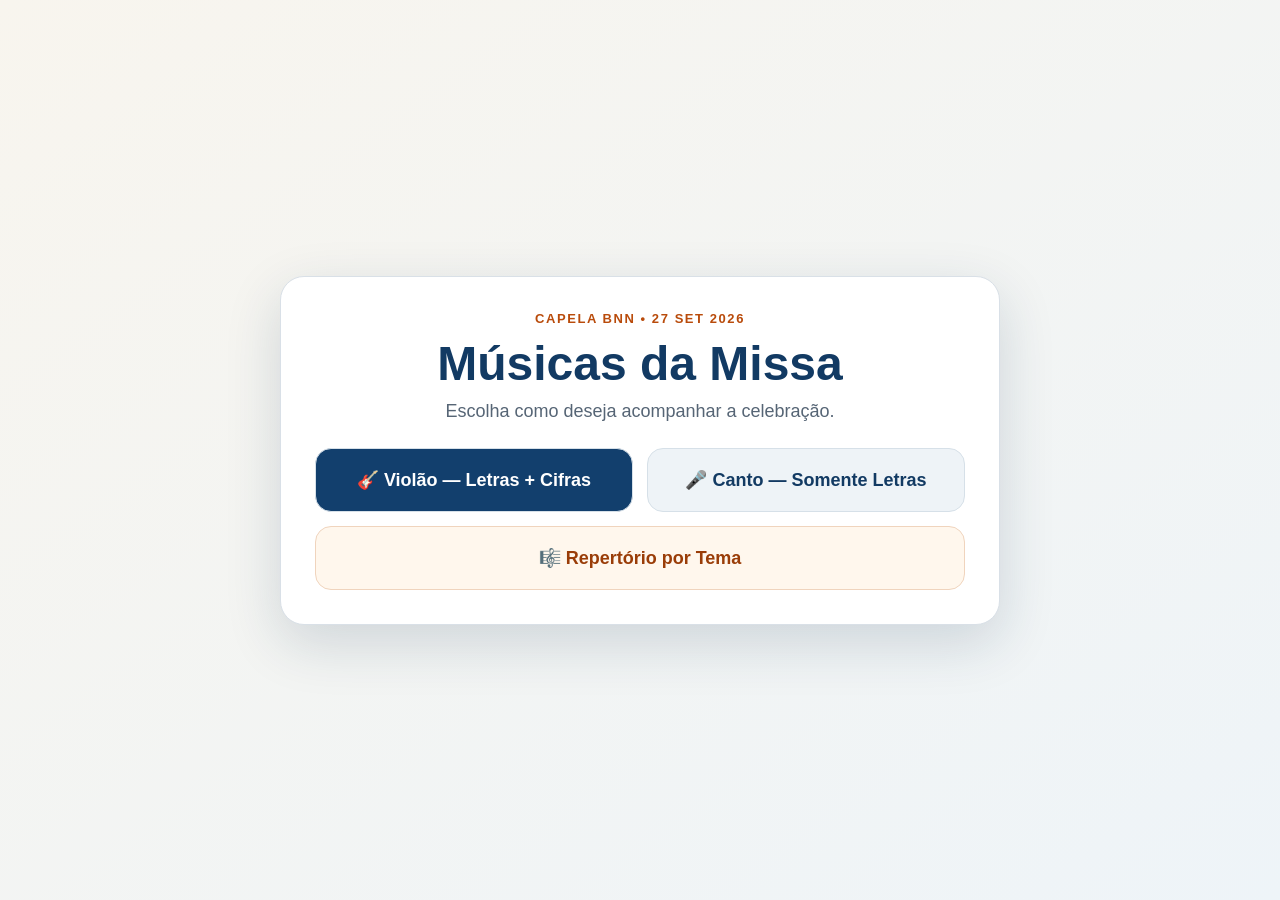
==== commit 8c536ef0: "Add files via upload" ====
--- a/index.html
+++ b/index.html
@@ -2,24 +2,93 @@
 <html lang="pt-BR"><head><meta charset="utf-8">
 <meta name="viewport" content="width=device-width,initial-scale=1,viewport-fit=cover,user-scalable=no">
 <meta name="apple-mobile-web-app-capable" content="yes"><meta name="theme-color" content="#0b315d">
-<title>Missa 27SET2026 — Cifras</title>
+<title>Cancioneiro da Missa — 27SET2026</title>
 <style>
 :root{--navy:#0b315d;--blue:#164b7a;--gold:#d8a927;--chord:#d65400;--ink:#17212b;--paper:#fffdf7;--bg:#e7edf2;--line:#d9e0e6}
 *{box-sizing:border-box}html,body{margin:0;width:100%;height:100%;overflow:hidden;background:var(--bg);font-family:-apple-system,BlinkMacSystemFont,"Segoe UI",Arial,sans-serif;-webkit-text-size-adjust:100%}body{height:100dvh;min-height:100svh}
 button{font:inherit;color:inherit;-webkit-tap-highlight-color:transparent}.app{height:100%;display:grid;grid-template-rows:minmax(0,1fr) 60px;padding:max(6px,env(safe-area-inset-top)) 7px max(6px,env(safe-area-inset-bottom));gap:6px}
 .sheet{min-height:0;background:var(--paper);border-radius:18px;box-shadow:0 10px 30px rgba(10,37,63,.16);overflow:hidden;display:grid;grid-template-rows:auto minmax(0,1fr);position:relative}.sheet:before{content:"";position:absolute;left:0;top:0;bottom:0;width:6px;background:linear-gradient(var(--navy),var(--blue),var(--gold));z-index:5}
 .head{min-height:68px;padding:8px 14px 7px 20px;display:flex;align-items:center;gap:10px;border-bottom:1px solid var(--line);background:linear-gradient(90deg,#fff,#f8f2e7)}.badge{width:40px;height:40px;flex:none;border-radius:12px;background:var(--navy);color:#fff;display:grid;place-items:center;font-weight:900}.headcopy{min-width:0;flex:1}.role{font-size:9px;letter-spacing:.1em;font-weight:900;color:var(--chord);text-transform:uppercase;margin-bottom:3px}.title{font-size:18px;font-weight:850;white-space:nowrap;overflow:hidden;text-overflow:ellipsis}.count{font-size:11px;font-weight:850;color:var(--navy);border:1px solid #ccd7e2;background:#fff;border-radius:999px;padding:5px 8px}
-.viewport{min-height:0;overflow:hidden;padding:8px 11px 7px 18px;display:flex;align-items:flex-start;justify-content:flex-start}.music{width:max-content;max-width:none;transform-origin:top left;font-family:"SFMono-Regular",Menlo,Monaco,Consolas,"Liberation Mono","Courier New",monospace;font-variant-ligatures:none}.stanza{margin:0 0 .34em}.pair{margin:0 0 .10em;white-space:pre}.chord,.lyric{white-space:pre;line-height:1.01;margin:0;padding:0;letter-spacing:0;word-spacing:0}.chord{color:var(--chord);font-weight:900}.lyric{color:var(--ink);font-weight:650}.label{font-family:-apple-system,BlinkMacSystemFont,"Segoe UI",Arial,sans-serif;color:var(--navy);font-size:.72em;font-weight:900;letter-spacing:.04em;margin:.22em 0}
+.viewport{min-height:0;overflow:hidden;padding:8px 11px 7px 18px;display:flex;align-items:flex-start;justify-content:flex-start}.music{width:max-content;max-width:none;transform-origin:top left;font-family:"SFMono-Regular",Menlo,Monaco,Consolas,"Liberation Mono","Courier New",monospace;font-variant-ligatures:none}.stanza{margin:0 0 .38em}.pair{margin:0 0 .16em;white-space:pre}.chord,.lyric{white-space:pre;line-height:1.18;margin:0;padding:0;letter-spacing:0;word-spacing:0}.chord{color:var(--chord);font-weight:900}.lyric{color:var(--ink);font-weight:650}.label{font-family:-apple-system,BlinkMacSystemFont,"Segoe UI",Arial,sans-serif;color:var(--navy);font-size:.72em;font-weight:900;letter-spacing:.04em;margin:.22em 0}
 .controls{display:grid;grid-template-columns:1fr 1.15fr 1fr;gap:6px}.ctrl{border:0;border-radius:13px;background:#fff;color:var(--navy);font-weight:850;font-size:13px;display:flex;align-items:center;justify-content:center;gap:6px;box-shadow:0 2px 8px rgba(0,0,0,.08)}.ctrl.main{background:linear-gradient(135deg,var(--navy),var(--blue));color:#fff}.arrow{font-size:27px}
-#menuToggle{position:fixed;opacity:0;pointer-events:none}.scrim{position:fixed;inset:0;background:rgba(4,18,32,.58);opacity:0;visibility:hidden;z-index:30;transition:.18s}.drawer{position:fixed;left:0;top:0;bottom:0;width:min(88vw,430px);z-index:40;background:#fffaf2;transform:translateX(-103%);transition:.22s;box-shadow:18px 0 45px rgba(0,0,0,.28);display:grid;grid-template-rows:auto minmax(0,1fr);padding-top:env(safe-area-inset-top)}#menuToggle:checked~.scrim{opacity:1;visibility:visible}#menuToggle:checked~.drawer{transform:translateX(0)}.drawerHead{min-height:95px;background:linear-gradient(150deg,#061d38,var(--navy) 65%,var(--blue));color:#fff;padding:14px 52px 12px 16px;display:flex;align-items:center;position:relative}.drawerHead h1{font-size:20px;margin:0 0 4px}.drawerHead p{font-size:11px;line-height:1.35;margin:0;color:#dce7f0}.close{position:absolute;right:10px;top:10px;width:38px;height:38px;border-radius:11px;background:rgba(255,255,255,.13);display:grid;place-items:center;font-size:22px;font-weight:900}.list{overflow:auto;-webkit-overflow-scrolling:touch;padding:7px 9px calc(10px + env(safe-area-inset-bottom))}.item{width:100%;border:0;background:transparent;text-align:left;display:grid;grid-template-columns:36px minmax(0,1fr);gap:8px;align-items:center;padding:7px 7px;border-radius:10px;border-bottom:1px solid rgba(11,49,93,.07)}.item.active{background:#fff0df}.itemnum{width:32px;height:32px;border-radius:9px;background:#e8eef4;color:var(--navy);display:grid;place-items:center;font-size:11px;font-weight:900}.item.active .itemnum{background:var(--chord);color:#fff}.itemcopy{display:flex;flex-direction:column;min-width:0}.itemrole{font-size:8px;color:var(--chord);letter-spacing:.08em;font-weight:900;text-transform:uppercase}.itemtitle{font-size:12px;font-weight:760;white-space:nowrap;overflow:hidden;text-overflow:ellipsis;margin-top:1px}
+#menuToggle{position:fixed;opacity:0;pointer-events:none}.scrim{position:fixed;inset:0;background:rgba(4,18,32,.58);opacity:0;visibility:hidden;z-index:30;transition:.18s}.drawer{position:fixed;left:0;top:0;bottom:0;width:min(88vw,430px);z-index:40;background:#fffaf2;transform:translateX(-103%);transition:.22s;box-shadow:18px 0 45px rgba(0,0,0,.28);display:grid;grid-template-rows:auto minmax(0,1fr);padding-top:env(safe-area-inset-top)}#menuToggle:checked~.scrim{opacity:1;visibility:visible}#menuToggle:checked~.drawer{transform:translateX(0)}.drawerHead{min-height:95px;background:linear-gradient(150deg,#061d38,var(--navy) 65%,var(--blue));color:#fff;padding:14px 52px 12px 16px;display:flex;align-items:center;position:relative}.drawerHead h1{font-size:20px;margin:0 0 4px}.drawerHead p{font-size:11px;line-height:1.35;margin:0;color:#dce7f0}.close{position:absolute;right:10px;top:10px;width:38px;height:38px;border-radius:11px;background:rgba(255,255,255,.13);display:grid;place-items:center;font-size:22px;font-weight:900}.list{overflow:auto;-webkit-overflow-scrolling:touch;padding:7px 9px calc(10px + env(safe-area-inset-bottom))}.tabs{display:grid;grid-template-columns:1fr 1fr;gap:6px;padding:8px 9px 3px}.tab{border:1px solid #ccd7e2;background:#fff;color:var(--navy);border-radius:11px;padding:10px 7px;font-size:12px;font-weight:900}.tab.active{background:var(--navy);color:#fff;border-color:var(--navy)}.category{margin:8px 4px 3px;font-size:10px;font-weight:950;letter-spacing:.08em;color:var(--navy);text-transform:uppercase}.home{display:grid;place-items:center;height:100%;padding:18px}.homebox{width:min(720px,100%);display:grid;gap:12px}.homeTitle{text-align:center;color:var(--navy);font-size:26px;font-weight:900}.homeSub{text-align:center;color:#52606d;font-size:13px;margin-bottom:5px}.homeBtn{border:0;border-radius:18px;padding:20px 16px;text-align:left;background:#fff;box-shadow:0 5px 18px rgba(10,37,63,.12);color:var(--navy)}.homeBtn.primary{background:linear-gradient(135deg,var(--navy),var(--blue));color:#fff}.homeBtn strong{display:block;font-size:18px;margin-bottom:5px}.homeBtn small{display:block;font-size:12px;opacity:.82;line-height:1.35}.item{width:100%;border:0;background:transparent;text-align:left;display:grid;grid-template-columns:36px minmax(0,1fr);gap:8px;align-items:center;padding:7px 7px;border-radius:10px;border-bottom:1px solid rgba(11,49,93,.07)}.item.active{background:#fff0df}.itemnum{width:32px;height:32px;border-radius:9px;background:#e8eef4;color:var(--navy);display:grid;place-items:center;font-size:11px;font-weight:900}.item.active .itemnum{background:var(--chord);color:#fff}.itemcopy{display:flex;flex-direction:column;min-width:0}.itemrole{font-size:8px;color:var(--chord);letter-spacing:.08em;font-weight:900;text-transform:uppercase}.itemtitle{font-size:12px;font-weight:760;white-space:nowrap;overflow:hidden;text-overflow:ellipsis;margin-top:1px}
 @media(max-width:699px){.app{grid-template-rows:minmax(0,1fr) 54px}.head{min-height:62px;padding-left:17px}.title{font-size:15px}.viewport{padding:7px 9px 5px 17px}.ctrl span.txt{display:none}}
-</style></head><body>
-<input id="menuToggle" type="checkbox"><div class="app"><main class="sheet"><header class="head"><div class="badge" id="badge">01</div><div class="headcopy"><div class="role" id="role"></div><div class="title" id="title"></div></div><div class="count" id="count"></div></header><div class="viewport" id="viewport"><div class="music" id="music"></div></div></main><nav class="controls"><button class="ctrl" id="prev"><span class="arrow">‹</span><span class="txt">Anterior</span></button><label class="ctrl main" for="menuToggle">☰ <span class="txt">Repertório</span></label><button class="ctrl" id="next"><span class="txt">Próxima</span><span class="arrow">›</span></button></nav></div><label class="scrim" for="menuToggle"></label><aside class="drawer"><div class="drawerHead"><label class="close" for="menuToggle">×</label><div><h1>Missa — 27SET2026</h1><p>Cifras em página única por música, sem rolagem durante a execução.</p></div></div><div class="list" id="list"></div></aside>
+
+.source-line{white-space:pre;line-height:1.18;min-height:1.18em;margin:0;padding:0}
+.source-line.chord-line{color:var(--chord);font-weight:900}
+.source-line.label-line{color:#7a4b12;font-weight:850}
+body.lyrics-only .source-line.chord-line{display:none!important}
+body.lyrics-only .source-line{font-family:Arial,Helvetica,sans-serif;white-space:pre-wrap}
+</style>
+<style>
+.start-screen{position:fixed;inset:0;z-index:9999;display:flex;align-items:center;justify-content:center;padding:24px;background:linear-gradient(145deg,#f8f5ee,#eef4f8)}
+.start-card{width:min(720px,94vw);background:#fff;border:1px solid #d9e0e7;border-radius:24px;padding:34px;box-shadow:0 18px 55px rgba(18,48,78,.16);text-align:center}
+.start-kicker{font-size:13px;font-weight:800;letter-spacing:.12em;color:#b94b0b;margin-bottom:10px}
+.start-card h1{margin:0;color:#123a63;font-size:clamp(30px,5vw,48px)}
+.start-card p{margin:10px 0 26px;color:#566575;font-size:18px}
+.start-actions{display:grid;grid-template-columns:1fr 1fr;gap:14px}
+.start-btn,.start-link{border:0;border-radius:16px;padding:20px 16px;font-size:18px;font-weight:800;cursor:pointer}
+.start-btn{background:#eef3f7;color:#123a63;border:1px solid #d6e0e8}
+.start-btn.primary{background:#123f6d;color:#fff}
+.start-secondary{margin-top:14px}.start-link{width:100%;background:#fff7ed;color:#9a3d08;border:1px solid #f0d4bd}
+body.lyrics-only .chord{display:none!important}
+body.lyrics-only .music{font-family:Arial,Helvetica,sans-serif!important}
+body.lyrics-only .lyric{font-weight:700}
+@media(max-width:600px){.start-actions{grid-template-columns:1fr}.start-card{padding:24px 18px}}
+</style>
+</head><body>
+<div id="startScreen" class="start-screen">
+  <div class="start-card">
+    <div class="start-kicker">CAPELA BNN • 27 SET 2026</div>
+    <h1>Músicas da Missa</h1>
+    <p>Escolha como deseja acompanhar a celebração.</p>
+    <div class="start-actions">
+      <button class="start-btn primary" id="startCifras">🎸 Violão — Letras + Cifras</button>
+      <button class="start-btn" id="startLetras">🎤 Canto — Somente Letras</button>
+    </div>
+    <div class="start-secondary">
+      <button class="start-link" id="startTemas">🎼 Repertório por Tema</button>
+    </div>
+  </div>
+</div>
+<input id="menuToggle" type="checkbox"><div class="app"><main class="sheet"><header class="head"><div class="badge" id="badge">01</div><div class="headcopy"><div class="role" id="role"></div><div class="title" id="title"></div></div><div class="count" id="count"></div></header><div class="viewport" id="viewport"><div class="music" id="music"></div></div></main><nav class="controls"><button class="ctrl" id="prev"><span class="arrow">‹</span><span class="txt">Anterior</span></button><label class="ctrl main" for="menuToggle">☰ <span class="txt">Repertório</span></label><button class="ctrl" id="next"><span class="txt">Próxima</span><span class="arrow">›</span></button></nav></div><label class="scrim" for="menuToggle"></label><aside class="drawer"><div class="drawerHead"><label class="close" for="menuToggle">×</label><div><h1>Missa — 27SET2026</h1><p>Missa do dia em destaque e biblioteca organizada por momento litúrgico.</p></div></div><div><div class="tabs"><button class="tab active" id="tabMass">⛪ Missa do Dia</button><button class="tab" id="tabLibrary">🎼 Por Tema</button></div><div class="list" id="list"></div></div></aside>
 <script>
-const songs=[{"num": 1, "role": "ENTRADA", "lines": ["", "C           Am                 F          G7", "Vamos cantar, cantar na paz do meu Senhor Jesus", "C            Am                      F         ", "Deixar que o amor de Deus se torne em nossa vida ", "G7", "luz", " Em          Am", "É tão bom estar aqui", "F                        G7", "Juntos louvando ao Senhor", " Em            Am", "Soltar a nossa voz e assim", "F                 G7", "Exaltar o Deus de amor", " ", "Vamos cantar", "Vamos dançar", "Louvar", "Amar", "Laia", "", "", "", ""], "title": "Cante em Paz (C)", "blocks": [{"type": "pair", "chord": "C           Am                 F          G7", "lyric": "Vamos cantar, cantar na paz do meu Senhor Jesus"}, {"type": "pair", "chord": "C            Am                      F         G7", "lyric": "Deixar que o amor de Deus se torne em nossa vida luz"}, {"type": "pair", "chord": "Em          Am", "lyric": "É tão bom estar aqui"}, {"type": "pair", "chord": "F                        G7", "lyric": "Juntos louvando ao Senhor"}, {"type": "pair", "chord": "Em            Am", "lyric": "Soltar a nossa voz e assim"}, {"type": "pair", "chord": "F                 G7", "lyric": "Exaltar o Deus de amor"}, {"type": "space"}, {"type": "pair", "chord": "", "lyric": "Vamos cantar"}, {"type": "pair", "chord": "", "lyric": "Vamos dançar"}, {"type": "pair", "chord": "", "lyric": "Louvar"}, {"type": "pair", "chord": "", "lyric": "Amar"}, {"type": "pair", "chord": "", "lyric": "Laia"}]}, {"num": 2, "role": "SAUDAÇÃO", "lines": ["", "  A             A7             D    Bm", "   Em nome do Pai,   em nome do Filho", "", "        A         E7            A  E7", "E do Espírito Santo, estamos aqui", "", "            A   A7             D    Bm", "Em nome do Pai,    em nome do Filho", "", "        A         E7            A   A7", "E do Espírito Santo, estamos aqui", "", "         D           E7        C#m      F#m", "Para louvar e agradecer, bendizer e adorar", "", "           Bm         E7            A  A7", "Estamos aqui, Senhor,    ao seu dispor", "", "         D           E7        C#m       F#m", "Para louvar e agradecer, bendizer e adorar", "", "        Bm   E7                A   E", "Te aclamar,    Deus trino de amor", ""], "title": "Deus Trino (A)", "blocks": [{"type": "pair", "chord": "  A             A7             D    Bm", "lyric": "   Em nome do Pai,   em nome do Filho"}, {"type": "space"}, {"type": "pair", "chord": "        A         E7            A  E7", "lyric": "E do Espírito Santo, estamos aqui"}, {"type": "space"}, {"type": "pair", "chord": "            A   A7             D    Bm", "lyric": "Em nome do Pai,    em nome do Filho"}, {"type": "space"}, {"type": "pair", "chord": "        A         E7            A   A7", "lyric": "E do Espírito Santo, estamos aqui"}, {"type": "space"}, {"type": "pair", "chord": "         D           E7        C#m      F#m", "lyric": "Para louvar e agradecer, bendizer e adorar"}, {"type": "space"}, {"type": "pair", "chord": "           Bm         E7            A  A7", "lyric": "Estamos aqui, Senhor,    ao seu dispor"}, {"type": "space"}, {"type": "pair", "chord": "         D           E7        C#m       F#m", "lyric": "Para louvar e agradecer, bendizer e adorar"}, {"type": "space"}, {"type": "pair", "chord": "        Bm   E7                A   E", "lyric": "Te aclamar,    Deus trino de amor"}, {"type": "space"}]}, {"num": 3, "role": "ATO PENITENCIAL", "lines": ["", "          A                  F#m7          Bm7    E7  A", "Perdão, Senhor,    tantos erros co  me ti", "", "                 C#m7          D          E7        A    A7", "Perdão, Senhor tantas  vezes me omi--ti", "", "                    D             E/D            C#m7", "Perdão Senhor pelos males que causei  pelas", "", "  F#m7       Bm7         E7                      Em7  A7", "Coisas que falei, pelo irmão que eu julguei", "", "                   D               E/D           C#m7         ", "Perdão Senhor pelos males que causei", "", "         F#m7           Bm7         E7", "Pelas coisas que falei, pelo irmão", "", "                   A    A7", "Que eu julguei", "", "    D                E7            C#m7      F#m7       ", "Piedade, Senhor, tem piedade, Senhor, meu ", " Bm7                E7                   Em7  A7", "pecado vem lavar Com teu amor", "             D        E7        C#m7      F#m7", "Piedade, Senhor, tem piedade, Senhor", "    Bm7                   E7                  A", "E liberta a minha alma para o amor", "", "                         A         F#m7           Bm7    E7  A", "2. Perdão, Senhor, por que sou tão pe ca dor", "", "                C#m7              D            E7       A    A7", " Perdão Senhor, sou Pequeno e sem valor", "", "                        D                  E                C#m7", "Mas mesmo assim, tu me amas quero Então", "", "", "           F#m7           Bm7           E7            Em7  A7", "   Te entregar meu coração, suplicar o teu perdão", "", "                        D                   E               C#m7", "Mas  mesmo assim, tu me amas quero então", "", "        F#m7       Bm7                  E7            Em7  A7 ", "Te entregar meu Coração, suplicar o teu perdão", ""], "title": "Perdão Senhor (A)", "blocks": [{"type": "pair", "chord": "          A                  F#m7          Bm7    E7  A", "lyric": "Perdão, Senhor,    tantos erros co  me ti"}, {"type": "space"}, {"type": "pair", "chord": "                 C#m7          D          E7        A    A7", "lyric": "Perdão, Senhor tantas  vezes me omi--ti"}, {"type": "space"}, {"type": "pair", "chord": "                    D             E/D            C#m7", "lyric": "Perdão Senhor pelos males que causei  pelas"}, {"type": "space"}, {"type": "pair", "chord": "  F#m7       Bm7         E7                      Em7  A7", "lyric": "Coisas que falei, pelo irmão que eu julguei"}, {"type": "space"}, {"type": "pair", "chord": "                   D               E/D           C#m7", "lyric": "Perdão Senhor pelos males que causei"}, {"type": "space"}, {"type": "pair", "chord": "         F#m7           Bm7         E7", "lyric": "Pelas coisas que falei, pelo irmão"}, {"type": "space"}, {"type": "pair", "chord": "                   A    A7", "lyric": "Que eu julguei"}, {"type": "space"}, {"type": "pair", "chord": "    D                E7            C#m7      F#m7", "lyric": "Piedade, Senhor, tem piedade, Senhor, meu"}, {"type": "pair", "chord": " Bm7                E7                   Em7  A7", "lyric": "pecado vem lavar Com teu amor"}, {"type": "pair", "chord": "             D        E7        C#m7      F#m7", "lyric": "Piedade, Senhor, tem piedade, Senhor"}, {"type": "pair", "chord": "    Bm7                   E7                  A", "lyric": "E liberta a minha alma para o amor"}, {"type": "space"}, {"type": "pair", "chord": "                         A         F#m7           Bm7    E7  A", "lyric": "2. Perdão, Senhor, por que sou tão pe ca dor"}, {"type": "space"}, {"type": "pair", "chord": "                C#m7              D            E7       A    A7", "lyric": " Perdão Senhor, sou Pequeno e sem valor"}, {"type": "space"}, {"type": "pair", "chord": "                        D                  E                C#m7", "lyric": "Mas mesmo assim, tu me amas quero Então"}, {"type": "space"}, {"type": "pair", "chord": "           F#m7           Bm7           E7            Em7  A7", "lyric": "   Te entregar meu coração, suplicar o teu perdão"}, {"type": "space"}, {"type": "pair", "chord": "                        D                   E               C#m7", "lyric": "Mas  mesmo assim, tu me amas quero então"}, {"type": "space"}, {"type": "pair", "chord": "        F#m7       Bm7                  E7            Em7  A7", "lyric": "Te entregar meu Coração, suplicar o teu perdão"}, {"type": "space"}]}, {"num": 4, "role": "GLÓRIA", "lines": ["", "D G  D    G   A7 D", "Glória,     Glória", "    G", "Ao Pai, O Criador", "    D     Bm", "Ao Filho Redentor", "     G         A7   D", "E ao Espírito, Glória         ( 2x )", "", "  D          G     D", "Ao Pai, O Criador do mundo", "", "    G          A7         D   D7", "Ao Filho, Redentor dos homens", "", "       G    A7     D        Bm     Em  A7  D", "E ao Espírito de Amor demos sempre Glória!", "", "D G  D    G   A7 D", "Glória,     glória", "", "    G", "Ao Pai, O Criador", "", "    D     Bm", "Ao Filho Redentor", "", "     G         A7   D", "E ao Espírito, Glória", "", "", ""], "title": "Glória Ao Pai Criador (D)", "blocks": [{"type": "pair", "chord": "D G  D    G   A7 D", "lyric": "Glória,     Glória"}, {"type": "pair", "chord": "    G", "lyric": "Ao Pai, O Criador"}, {"type": "pair", "chord": "    D     Bm", "lyric": "Ao Filho Redentor"}, {"type": "pair", "chord": "     G         A7   D", "lyric": "E ao Espírito, Glória         ( 2x )"}, {"type": "space"}, {"type": "pair", "chord": "  D          G     D", "lyric": "Ao Pai, O Criador do mundo"}, {"type": "space"}, {"type": "pair", "chord": "    G          A7         D   D7", "lyric": "Ao Filho, Redentor dos homens"}, {"type": "space"}, {"type": "pair", "chord": "       G    A7     D        Bm     Em  A7  D", "lyric": "E ao Espírito de Amor demos sempre Glória!"}, {"type": "space"}, {"type": "pair", "chord": "D G  D    G   A7 D", "lyric": "Glória,     glória"}, {"type": "space"}, {"type": "pair", "chord": "    G", "lyric": "Ao Pai, O Criador"}, {"type": "space"}, {"type": "pair", "chord": "    D     Bm", "lyric": "Ao Filho Redentor"}, {"type": "space"}, {"type": "pair", "chord": "     G         A7   D", "lyric": "E ao Espírito, Glória"}, {"type": "space"}]}, {"num": 5, "role": "SALMO", "lines": ["", "Recordai, Senhor meu Deus, ", "                    C                     D9", "vossa ternura e compaixão! ", "", ""], "title": "Salmo 24 (D)", "blocks": [{"type": "pair", "chord": "G                          Em", "lyric": "Recordai, Senhor meu Deus,"}, {"type": "pair", "chord": "C                     D9", "lyric": "vossa ternura e compaixão!"}]}, {"num": 6, "role": "ACLAMAÇÃO AO EVANGELHO", "lines": ["", "C   G    Am  Em   F  Dm  G7 G  G7", "Aleluia, aleluia, aleluia", "", "C   G    Am  Em   F  Dm  G7 G  G7", "Aleluia, aleluia, aleluia", "", "F               Em", "  Quando estamos unidos", "", "", "Am            Em", "  Estás entre nós", "", "F         Dm          A# G7", "E nos falarás da Tua vida", "", "F             Em", "  Este nosso mundo", "", "Am          Em", "  Sentido terá", "", "F        Dm      A#    G7", "Se Tua palavra renovar", "", "C   G    Am  Em   F  Dm  G7  G  G7", "Aleluia, aleluia, aleluia", "", "C   G    Am  Em   F  Dm  G7  G  G7  C", "Aleluia, aleluia, aleluia", "", ""], "title": "Quando estamos unidos  (C)", "blocks": [{"type": "pair", "chord": "C   G    Am  Em   F  Dm  G7 G  G7", "lyric": "Aleluia, aleluia, aleluia"}, {"type": "space"}, {"type": "pair", "chord": "C   G    Am  Em   F  Dm  G7 G  G7", "lyric": "Aleluia, aleluia, aleluia"}, {"type": "space"}, {"type": "pair", "chord": "F               Em", "lyric": "  Quando estamos unidos"}, {"type": "space"}, {"type": "pair", "chord": "Am            Em", "lyric": "  Estás entre nós"}, {"type": "space"}, {"type": "pair", "chord": "F         Dm          A# G7", "lyric": "E nos falarás da Tua vida"}, {"type": "space"}, {"type": "pair", "chord": "F             Em", "lyric": "  Este nosso mundo"}, {"type": "space"}, {"type": "pair", "chord": "Am          Em", "lyric": "  Sentido terá"}, {"type": "space"}, {"type": "pair", "chord": "F        Dm      A#    G7", "lyric": "Se Tua palavra renovar"}, {"type": "space"}, {"type": "pair", "chord": "C   G    Am  Em   F  Dm  G7  G  G7", "lyric": "Aleluia, aleluia, aleluia"}, {"type": "space"}, {"type": "pair", "chord": "C   G    Am  Em   F  Dm  G7  G  G7  C", "lyric": "Aleluia, aleluia, aleluia"}, {"type": "space"}]}, {"num": 7, "role": "OFERTÓRIO", "lines": [" ", "  ", "Tom: Cm", " ", "[Primeira Parte]", " ", "Cm                A#    Cm                    ", "Venho, Senhor, oferecer   com esse vinho e esse", "  A#", " pão", " G#                       Cm  Fm        G7       ", "  Tudo que existe em meu ser   tudo que há em ", "    Cm.     G# G7 Cm", "meu coração", "                     A#    Cm                 Gm", "Vejo agora em Teu altar     essa oferta de amor", "  G#                     Cm   Fm      G7    ", "  Quero também Te consagrar    toda minha vida ", "    Cm  F  G7", "Senhor", " ", "[Refrão]", " ", "  C           Em          Am", "E quando este pão for levantado", "  Dm         F           G", "E junto com o vinho consagrado", "    C            C7      F          Fm", "Também as minhas mãos a Ti levantarei", "  Cm         G7           Cm F G7", "Entoarei louvores ao meu rei", " ", "C           Em          Am", "E quando este pão for levantado", "  Dm         F           G", "E junto com o vinho consagrado", "    C            C7      F          Fm", "Também as minhas mãos a Ti levantarei", "  Cm         G7           Cm G# G7 Cm", "Entoarei louvores ao meu rei", "", ""], "title": "Venho, Senhor, Oferecer (Cm)", "blocks": [{"type": "label", "text": "Tom: Cm"}, {"type": "label", "text": "Primeira Parte"}, {"type": "pair", "chord": "Cm                A#    Cm                    A#", "lyric": "Venho, Senhor, oferecer com esse vinho e esse pão"}, {"type": "pair", "chord": "G#                       Cm  Fm        G7       Cm  G# G7 Cm", "lyric": "Tudo que existe em meu ser, tudo que há em meu coração"}, {"type": "pair", "chord": "A#    Cm                 Gm", "lyric": "Vejo agora em Teu altar essa oferta de amor"}, {"type": "pair", "chord": "G#                     Cm   Fm      G7       Cm  F G7", "lyric": "Quero também Te consagrar toda minha vida, Senhor"}, {"type": "space"}, {"type": "label", "text": "Refrão"}, {"type": "pair", "chord": "C           Em          Am", "lyric": "E quando este pão for levantado"}, {"type": "pair", "chord": "Dm         F           G", "lyric": "E junto com o vinho consagrado"}, {"type": "pair", "chord": "C            C7      F          Fm", "lyric": "Também as minhas mãos a Ti levantarei"}, {"type": "pair", "chord": "Cm         G7           Cm F G7", "lyric": "Entoarei louvores ao meu rei"}, {"type": "pair", "chord": "C           Em          Am", "lyric": "E quando este pão for levantado"}, {"type": "pair", "chord": "Dm         F           G", "lyric": "E junto com o vinho consagrado"}, {"type": "pair", "chord": "C            C7      F          Fm", "lyric": "Também as minhas mãos a Ti levantarei"}, {"type": "pair", "chord": "Cm         G7           Cm G# G7 Cm", "lyric": "Entoarei louvores ao meu rei"}]}, {"num": 8, "role": "SANTO", "lines": ["", " A                   F#m    ", "Santo, Santo, Santo, ", " Bm                        E7", "Senhor Deus do universo", "   A                          F#m     ", "O céu e a terra proclamam ", "       D        E  E7", "a vossa glória", "", "  A                F#m     D Bm E", "Hosana nas alturas, Hosa_na", "  A                   F#m     D Bm E", "Hosana nas alturas, Hosa_na", "", "    A                          F#m       ", "Bendito aquele que vem ", " Bm         E", "em nome do Senhor", "    A                          F#m           ", "Bendito aquele que vem em ", "         D          E  E7", "nome do Senhor", "", "  A                F#m      D Bm E", "Hosana nas alturas, Hosa_na", "  A               F#m      D Bm E", "Hosana nas alturas, Hosa_na", ""], "title": "Santo, Deus do Universo (A)", "blocks": [{"type": "pair", "chord": " A                   F#m", "lyric": "Santo, Santo, Santo,"}, {"type": "pair", "chord": " Bm                        E7", "lyric": "Senhor Deus do universo"}, {"type": "pair", "chord": "   A                          F#m", "lyric": "O céu e a terra proclamam"}, {"type": "pair", "chord": "       D        E  E7", "lyric": "a vossa glória"}, {"type": "space"}, {"type": "pair", "chord": "  A                F#m     D Bm E", "lyric": "Hosana nas alturas, Hosa_na"}, {"type": "pair", "chord": "  A                   F#m     D Bm E", "lyric": "Hosana nas alturas, Hosa_na"}, {"type": "space"}, {"type": "pair", "chord": "    A                          F#m", "lyric": "Bendito aquele que vem"}, {"type": "pair", "chord": " Bm         E", "lyric": "em nome do Senhor"}, {"type": "pair", "chord": "    A                          F#m", "lyric": "Bendito aquele que vem em"}, {"type": "pair", "chord": "         D          E  E7", "lyric": "nome do Senhor"}, {"type": "space"}, {"type": "pair", "chord": "  A                F#m      D Bm E", "lyric": "Hosana nas alturas, Hosa_na"}, {"type": "pair", "chord": "  A               F#m      D Bm E", "lyric": "Hosana nas alturas, Hosa_na"}, {"type": "space"}]}, {"num": 9, "role": "PAI NOSSO", "lines": ["", " G   D                  Em     Em", "Pai Nosso que estais no céu", " C         D    G            D   Em", "Santificado seja o Teu nome", "                 C            Bm  C7M", "E venha a nós o Teu reino", "            G     Am        D  D7", "E seja feita  a Sua vontade", "", " G   Em           C7M  D   G              C7M", "Paaaaaai, meu pai  do céu (meu pai do céu)", "              D     Em     D       C7M", "Eu quase me esqueci (me esqueci)", "               D                     Em     D      C7M", "Que Teu amor vela por mim (vela por mim)", "           D         G", "E seja feito assim", "", "G     D     Em   Em", "O Alimento deste dia", "C             D      G   D   Em", "Dá-nos agora e sempre", "       C7M                   Bm   C7M", "E perdoai as nossas ofensas", "                      G        Am               D          D7", "De um modo maior com que perdoamos", "", "G   Em           C7M  D   G              C7M", "Paaaaaai, meu pai  do céu (meu pai do céu)", "              D     Em     D       C7M", "Eu quase me esqueci (me esqueci)", "               D                     Em     D      C7M", "Que Teu amor vela por mim (vela por mim)", "           D         G", "E seja feito assim", "", "C             Bm        C          G", "E não nos deixeis cair em tentação", " C      Bm        C                 G", "Mas livrai-nos de todo mal", " C      Bm    C       G", "Laia lalaiala laiala amém!!!", "", ""], "title": "Pai Nosso - Marcelo Rossi (G)", "blocks": [{"type": "pair", "chord": " G   D                  Em     Em", "lyric": "Pai Nosso que estais no céu"}, {"type": "pair", "chord": " C         D    G            D   Em", "lyric": "Santificado seja o Teu nome"}, {"type": "pair", "chord": "C            Bm", "lyric": "C7M"}, {"type": "pair", "chord": "E", "lyric": "venha a nós o Teu reino"}, {"type": "pair", "chord": "            G     Am        D  D7", "lyric": "E seja feita  a Sua vontade"}, {"type": "space"}, {"type": "pair", "chord": "G   Em", "lyric": "C7M  D   G              C7M Paaaaaai, meu pai  do céu (meu pai do céu)"}, {"type": "pair", "chord": "D     Em     D", "lyric": "C7M Eu quase me esqueci (me esqueci)"}, {"type": "pair", "chord": "D                     Em     D", "lyric": "C7M Que Teu amor vela por mim (vela por mim)"}, {"type": "pair", "chord": "           D         G", "lyric": "E seja feito assim"}, {"type": "space"}, {"type": "pair", "chord": "G     D     Em   Em", "lyric": "O Alimento deste dia"}, {"type": "pair", "chord": "C             D      G   D   Em", "lyric": "Dá-nos agora e sempre C7M                   Bm   C7M"}, {"type": "pair", "chord": "E", "lyric": "perdoai as nossas ofensas"}, {"type": "pair", "chord": "                      G        Am               D          D7", "lyric": "De um modo maior com que perdoamos"}, {"type": "space"}, {"type": "pair", "chord": "G   Em", "lyric": "C7M  D   G              C7M Paaaaaai, meu pai  do céu (meu pai do céu)"}, {"type": "pair", "chord": "D     Em     D", "lyric": "C7M Eu quase me esqueci (me esqueci)"}, {"type": "pair", "chord": "D                     Em     D", "lyric": "C7M Que Teu amor vela por mim (vela por mim)"}, {"type": "pair", "chord": "           D         G", "lyric": "E seja feito assim"}, {"type": "space"}, {"type": "pair", "chord": "C             Bm        C          G", "lyric": "E não nos deixeis cair em tentação"}, {"type": "pair", "chord": " C      Bm        C                 G", "lyric": "Mas livrai-nos de todo mal"}, {"type": "pair", "chord": " C      Bm    C       G", "lyric": "Laia lalaiala laiala amém!!!"}, {"type": "space"}]}, {"num": 10, "role": "CORDEIRO DE DEUS", "lines": ["", "    E                            G#m7           ", "Cordeiro de Deus que tirais o pecado do ", "    A       B7", "mundo, tende piedade", " ", "E                            G#m7    ", "Cordeiro de Deus que tirais o pecado do ", "A       B7", "mundo tende piedade", "  ", "C#m                            G#m7           ", "Cordeiro de Deus que tirais o pecado do ", "   F#m    B7", "mundo", "               E   G#m7       A       B7", "Dai-nos a paz, dai-nos a paz", "                  E     G#m7               A   B7  E", "Dai-nos a vossa paz, dai-nos a   paz", "", ""], "title": "Cordeiro de Deus (E)", "blocks": [{"type": "pair", "chord": "    E                            G#m7", "lyric": "Cordeiro de Deus que tirais o pecado do"}, {"type": "pair", "chord": "    A       B7", "lyric": "mundo, tende piedade"}, {"type": "space"}, {"type": "pair", "chord": "E                            G#m7", "lyric": "Cordeiro de Deus que tirais o pecado do"}, {"type": "pair", "chord": "A       B7", "lyric": "mundo tende piedade"}, {"type": "space"}, {"type": "pair", "chord": "C#m                            G#m7", "lyric": "Cordeiro de Deus que tirais o pecado do"}, {"type": "pair", "chord": "   F#m    B7", "lyric": "mundo"}, {"type": "pair", "chord": "               E   G#m7       A       B7", "lyric": "Dai-nos a paz, dai-nos a paz"}, {"type": "pair", "chord": "                  E     G#m7               A   B7  E", "lyric": "Dai-nos a vossa paz, dai-nos a   paz"}, {"type": "space"}]}, {"num": 11, "role": "NO MOMENTO DA CONSAGRAÇÃO", "lines": ["", "E                    A             F#m ", "Ninguém te ama   como eu", "                     D                Bm  E", "Ninguém te ama como eu", "                   A", "Olhe pra cruz", "                    E                      F#m   ", "Esta é a minha grande prova", "D                      Bm             E", "  Ninguém te ama como eu", "", "  E                    A             F#m", "Ninguém te ama    como   eu", "                        D      Bm  E", "Ninguém te ama como eu", "                   A", "Olhe pra cruz", "              E              F#m   ", "Foi por ti porque te amo", "D                  Bm     E        D ", "  Ninguém te ama   Como eu", "", ""], "title": "Ninguém te Ama como Eu (A)", "blocks": [{"type": "pair", "chord": "E                    A             F#m", "lyric": "Ninguém te ama   como eu"}, {"type": "pair", "chord": "                     D                Bm  E", "lyric": "Ninguém te ama como eu"}, {"type": "pair", "chord": "                   A", "lyric": "Olhe pra cruz"}, {"type": "pair", "chord": "                    E                      F#m", "lyric": "Esta é a minha grande prova"}, {"type": "pair", "chord": "D                      Bm             E", "lyric": "  Ninguém te ama como eu"}, {"type": "space"}, {"type": "pair", "chord": "  E                    A             F#m", "lyric": "Ninguém te ama    como   eu"}, {"type": "pair", "chord": "                        D      Bm  E", "lyric": "Ninguém te ama como eu"}, {"type": "pair", "chord": "                   A", "lyric": "Olhe pra cruz"}, {"type": "pair", "chord": "              E              F#m", "lyric": "Foi por ti porque te amo"}, {"type": "pair", "chord": "D                  Bm     E        D", "lyric": "  Ninguém te ama   Como eu"}, {"type": "space"}]}, {"num": 12, "role": "COMUNHÃO", "lines": ["", "C                 Am              Dm           ", "   Vem e eu mostrarei que o meu caminho te leva", "     G", " ao pai", "       C             Am             Dm     ", "   Guiarei os passos teus e junto a Ti hei de ", "        G", "seguir", "            C        E          F     G", "   Sim, eu irei e saberei como chegar ao fim", "           C            E              F     G ", "   De onde vim pra onde vou, por onde irás, ", "     C", "irei, também", " ", "( C  Am  Dm  G )", " ", "    C            Am                Dm           G", "   Vem e eu te direi o que ainda estás a procurar", "        C             Am           Dm           G", "   A verdade é como o sol e invadirá o teu coração", "           C            E           F      G", "   Sim eu irei e aprenderei minha razão de ser", "               C              E          F       ", "   Eu creio em Ti que crês em mim, e Tua luz, ", " G     C", "verei a luz", " ", "( C  Am  Dm  G )", " ", "   C              Am           Dm           G", "   Vem, e eu te farei da minha vida participar", "        C           Am            Dm          G", "   Viverás em mim aqui: viver em mim é o bem maior", "            C          E          F        G", "   Sim, eu irei e viverei a vida inteira assim", "          C            E              F     G  ", "   Eternidade é, na verdade, o amor vivendo ", "      C", "sempre em nós", " ", "( C  Am  Dm  G )", " ", "C                  Am                 Dm", "Vem, que a terra espera quem possa e queira ", "         G", "realizar", "     C              Am               Dm    ", "Com amor, a construção de um mundo novo muito ", "       G", "melhor!", "          C         E                 F      G", "Sim, eu irei e levarei teu nome aos meus irmãos", "        C            E             F    G        C", "Iremos nós e o teu amor vai construir enfim a paz!", "", "", ""], "title": "Vem, E Eu Mostrarei (C)", "blocks": [{"type": "pair", "chord": "C                 Am              Dm           G", "lyric": "Vem e eu mostrarei que o meu caminho te leva ao pai"}, {"type": "pair", "chord": "C             Am             Dm              G", "lyric": "Guiarei os passos teus e junto a Ti hei de seguir"}, {"type": "pair", "chord": "C        E          F     G", "lyric": "Sim, eu irei e saberei como chegar ao fim"}, {"type": "pair", "chord": "C            E              F     G        C", "lyric": "De onde vim pra onde vou, por onde irás, irei também"}, {"type": "space"}, {"type": "label", "text": "( C  Am  Dm  G )"}, {"type": "pair", "chord": "C            Am                Dm           G", "lyric": "Vem e eu te direi o que ainda estás a procurar"}, {"type": "pair", "chord": "C             Am           Dm           G", "lyric": "A verdade é como o sol e invadirá o teu coração"}, {"type": "pair", "chord": "C            E           F      G", "lyric": "Sim eu irei e aprenderei minha razão de ser"}, {"type": "pair", "chord": "C              E          F       G     C", "lyric": "Eu creio em Ti que crês em mim, e Tua luz, verei a luz"}, {"type": "space"}, {"type": "label", "text": "( C  Am  Dm  G )"}, {"type": "pair", "chord": "C              Am           Dm           G", "lyric": "Vem, e eu te farei da minha vida participar"}, {"type": "pair", "chord": "C           Am            Dm          G", "lyric": "Viverás em mim aqui: viver em mim é o bem maior"}, {"type": "pair", "chord": "C          E          F        G", "lyric": "Sim, eu irei e viverei a vida inteira assim"}, {"type": "pair", "chord": "C            E              F     G      C", "lyric": "Eternidade é, na verdade, o amor vivendo sempre em nós"}, {"type": "space"}, {"type": "label", "text": "( C  Am  Dm  G )"}, {"type": "pair", "chord": "C                  Am                 Dm         G", "lyric": "Vem, que a terra espera quem possa e queira realizar"}, {"type": "pair", "chord": "C              Am               Dm           G", "lyric": "Com amor, a construção de um mundo novo muito melhor!"}, {"type": "pair", "chord": "C         E                 F      G", "lyric": "Sim, eu irei e levarei teu nome aos meus irmãos"}, {"type": "pair", "chord": "C            E             F    G        C", "lyric": "Iremos nós e o teu amor vai construir enfim a paz!"}]}, {"num": 13, "role": "AÇÃO DE GRAÇAS", "lines": ["", "C                F                       G", "Amar-te mais que a mim mesmo", "C                F                      G", "Amar-te mais que tudo que há aqui", "C                               F", "Amar-te mais que aos mais queridos", "Dm                F         G       C", "Amar-te e dar a vida só por ti", "(repete)", "C                F                        G", "Amar-te mais que a mim mesmo", "C                     F                    G", "Amar-te mais que tudo que há aqui", "C                             F", "Amar-te mais que aos mais queridos", "Dm           F         G         C", "Amar-te e dar a vida só por ti", "2ª PARTE", "Am", "Com minhas forças,", "F                   C                        G", "Com minha alma, de todo coração", "C                       F", "Viverei eu, só pra ti amar", "Dm               F", "Amar-te, amar-te,", "Dm             F             G     C", "Amar-te e dar a vida só por ti.", "(repete)", "Am", "Com minhas forças,", "F                    C                G", "Com minha alma, de todo coração", "C                           F", "Viverei eu, só pra ti amar", "Dm                F", "Amar-te, amar-te,", "Dm             F             G          C", "Amar-te e dar a vida só por ti.", "FINAL", "F                   G                   C", "Amar-te e dar a vida só por ti.", "F G C", "   "], "title": "Amar-te Mais (C)", "blocks": [{"type": "pair", "chord": "C                F                       G", "lyric": "Amar-te mais que a mim mesmo"}, {"type": "pair", "chord": "C                F                      G", "lyric": "Amar-te mais que tudo que há aqui"}, {"type": "pair", "chord": "C                               F", "lyric": "Amar-te mais que aos mais queridos"}, {"type": "pair", "chord": "Dm                F         G       C", "lyric": "Amar-te e dar a vida só por ti"}, {"type": "space"}, {"type": "label", "text": "Repete"}, {"type": "pair", "chord": "C                F                        G", "lyric": "Amar-te mais que a mim mesmo"}, {"type": "pair", "chord": "C                     F                    G", "lyric": "Amar-te mais que tudo que há aqui"}, {"type": "pair", "chord": "C                             F", "lyric": "Amar-te mais que aos mais queridos"}, {"type": "pair", "chord": "Dm           F         G         C", "lyric": "Amar-te e dar a vida só por ti"}, {"type": "space"}, {"type": "label", "text": "2ª PARTE"}, {"type": "pair", "chord": "Am", "lyric": "Com minhas forças,"}, {"type": "pair", "chord": "F                   C                        G", "lyric": "Com minha alma, de todo coração"}, {"type": "pair", "chord": "C                       F", "lyric": "Viverei eu, só pra ti amar"}, {"type": "pair", "chord": "Dm               F", "lyric": "Amar-te, amar-te,"}, {"type": "pair", "chord": "Dm             F             G     C", "lyric": "Amar-te e dar a vida só por ti."}, {"type": "space"}, {"type": "label", "text": "Repete"}, {"type": "pair", "chord": "Am", "lyric": "Com minhas forças,"}, {"type": "pair", "chord": "F                    C                G", "lyric": "Com minha alma, de todo coração"}, {"type": "pair", "chord": "C                           F", "lyric": "Viverei eu, só pra ti amar"}, {"type": "pair", "chord": "Dm                F", "lyric": "Amar-te, amar-te,"}, {"type": "pair", "chord": "Dm             F             G          C", "lyric": "Amar-te e dar a vida só por ti."}, {"type": "space"}, {"type": "label", "text": "FINAL"}, {"type": "pair", "chord": "F                   G                   C", "lyric": "Amar-te e dar a vida só por ti."}]}, {"num": 14, "role": "CANTO FINAL", "lines": ["", "", "D                  A", "Derrama o Teu amor aqui", "                   Bm", "Derrama o Teu amor aqui", "             G", "Faz chover sobre nós", "      D", "Água viva", "D                  A   Bm        G", "Senhor, eu quero obedecer a Tua voz", "D                A   Bm            G", "Derrama o Teu Espírito sobre todos nós", "D                 A    Bm           G", "Senhor, eu quero mergulhar, me comprometer", "D                A Bm         G", "Entrar na intimidade do Teu coração", "                D", "Derrama em nós Tua unção", "", "D                  A", "Derrama o Teu amor aqui", "                   Bm", "Derrama o Teu amor aqui", "             G", "Faz chover sobre nós", "      D", "Água viva", "", "G Bm          A", "Uma igreja renovada", "Bm            A", "Povo santo reunido", " Bm           A", "Famílias restauradas", " Bm               G", "Pelo poder do Teu Espírito", "", "D                  A", "Derrama o Teu amor aqui", "                   Bm", "Derrama o Teu amor aqui", "             G", "Faz chover sobre nós", "      D", "Água viva", ""], "title": "Derrama o Teu Amor Aqui (D)", "blocks": [{"type": "pair", "chord": "D                  A", "lyric": "Derrama o Teu amor aqui"}, {"type": "pair", "chord": "                   Bm", "lyric": "Derrama o Teu amor aqui"}, {"type": "pair", "chord": "             G", "lyric": "Faz chover sobre nós"}, {"type": "pair", "chord": "      D", "lyric": "Água viva"}, {"type": "pair", "chord": "D                  A   Bm        G", "lyric": "Senhor, eu quero obedecer a Tua voz"}, {"type": "pair", "chord": "D                A   Bm            G", "lyric": "Derrama o Teu Espírito sobre todos nós"}, {"type": "pair", "chord": "D                 A    Bm           G", "lyric": "Senhor, eu quero mergulhar, me comprometer"}, {"type": "pair", "chord": "D                A Bm         G", "lyric": "Entrar na intimidade do Teu coração"}, {"type": "pair", "chord": "                D", "lyric": "Derrama em nós Tua unção"}, {"type": "space"}, {"type": "pair", "chord": "D                  A", "lyric": "Derrama o Teu amor aqui"}, {"type": "pair", "chord": "                   Bm", "lyric": "Derrama o Teu amor aqui"}, {"type": "pair", "chord": "             G", "lyric": "Faz chover sobre nós"}, {"type": "pair", "chord": "      D", "lyric": "Água viva"}, {"type": "space"}, {"type": "pair", "chord": "G Bm          A", "lyric": "Uma igreja renovada"}, {"type": "pair", "chord": "Bm            A", "lyric": "Povo santo reunido"}, {"type": "pair", "chord": " Bm           A", "lyric": "Famílias restauradas"}, {"type": "pair", "chord": " Bm               G", "lyric": "Pelo poder do Teu Espírito"}, {"type": "space"}, {"type": "pair", "chord": "D                  A", "lyric": "Derrama o Teu amor aqui"}, {"type": "pair", "chord": "                   Bm", "lyric": "Derrama o Teu amor aqui"}, {"type": "pair", "chord": "             G", "lyric": "Faz chover sobre nós"}, {"type": "pair", "chord": "      D", "lyric": "Água viva"}, {"type": "space"}]}, {"num": 15, "role": "EXTRA", "lines": ["", "F", "Oh, minha Senhora", "      Am", "E também minha Mãe", "Gm        C", "Eu me ofereço", "        F            Dm", "Inteiramente todo a vós", "Gm     C", "E em prova", "    F         Dm", "Da minha devoção", "    A#             C                   F  C", "Eu hoje vos dou meu coração", "    F", "Consagro a vós meus olhos", "        Am", "Meus ouvidos, minha boca", " Gm         C", "Tudo o que sou", "                F           Dm", "Desejo que a vós pertença", "   A#                C", "Incomparável Mãe", "     F                     Dm", "Guardai-me, defendei-me", "      Gm", "Como filho", "                C                  Am  D", "E propriedade vossa amém!", "      A#", "Como filho", "                C                   F", "E propriedade vossa amém!", "", "F", "Oh, minha Senhora", "      Am", "E também minha Mãe", "Gm        C", "Eu me ofereço", "        F            Dm", "Inteiramente todo a vós", "Gm     C", "E em prova", "    F         Dm", "Da minha devoção", "    A#       C                        F  C", "Eu hoje vos dou meu coração", "    F", "Consagro a vós meus olhos", "        Am", "Meus ouvidos, minha boca", " Gm         C", "Tudo o que sou", "         F           Dm", "Desejo que a vós pertença", "   A#         C", "Incomparável Mãe", "     F            Dm", "Guardai-me, defendei-me", "      Gm", "Como filho", "          C           Am  D", "E propriedade vossa amém!", "      A#", "Como filho", "          C           F", "E propriedade vossa amém!", ""], "title": "Consagração à Nossa Senhora (G)", "blocks": [{"type": "pair", "chord": "F", "lyric": "Oh, minha Senhora"}, {"type": "pair", "chord": "      Am", "lyric": "E também minha Mãe"}, {"type": "pair", "chord": "Gm        C", "lyric": "Eu me ofereço"}, {"type": "pair", "chord": "        F            Dm", "lyric": "Inteiramente todo a vós"}, {"type": "pair", "chord": "Gm     C", "lyric": "E em prova"}, {"type": "pair", "chord": "    F         Dm", "lyric": "Da minha devoção"}, {"type": "pair", "chord": "    A#             C                   F  C", "lyric": "Eu hoje vos dou meu coração"}, {"type": "pair", "chord": "    F", "lyric": "Consagro a vós meus olhos"}, {"type": "pair", "chord": "        Am", "lyric": "Meus ouvidos, minha boca"}, {"type": "pair", "chord": " Gm         C", "lyric": "Tudo o que sou"}, {"type": "pair", "chord": "                F           Dm", "lyric": "Desejo que a vós pertença"}, {"type": "pair", "chord": "   A#                C", "lyric": "Incomparável Mãe"}, {"type": "pair", "chord": "     F                     Dm", "lyric": "Guardai-me, defendei-me"}, {"type": "pair", "chord": "      Gm", "lyric": "Como filho"}, {"type": "pair", "chord": "                C                  Am  D", "lyric": "E propriedade vossa amém!"}, {"type": "pair", "chord": "      A#", "lyric": "Como filho"}, {"type": "pair", "chord": "                C                   F", "lyric": "E propriedade vossa amém!"}, {"type": "space"}, {"type": "pair", "chord": "F", "lyric": "Oh, minha Senhora"}, {"type": "pair", "chord": "      Am", "lyric": "E também minha Mãe"}, {"type": "pair", "chord": "Gm        C", "lyric": "Eu me ofereço"}, {"type": "pair", "chord": "        F            Dm", "lyric": "Inteiramente todo a vós"}, {"type": "pair", "chord": "Gm     C", "lyric": "E em prova"}, {"type": "pair", "chord": "    F         Dm", "lyric": "Da minha devoção"}, {"type": "pair", "chord": "    A#       C                        F  C", "lyric": "Eu hoje vos dou meu coração"}, {"type": "pair", "chord": "    F", "lyric": "Consagro a vós meus olhos"}, {"type": "pair", "chord": "        Am", "lyric": "Meus ouvidos, minha boca"}, {"type": "pair", "chord": " Gm         C", "lyric": "Tudo o que sou"}, {"type": "pair", "chord": "         F           Dm", "lyric": "Desejo que a vós pertença"}, {"type": "pair", "chord": "   A#         C", "lyric": "Incomparável Mãe"}, {"type": "pair", "chord": "     F            Dm", "lyric": "Guardai-me, defendei-me"}, {"type": "pair", "chord": "      Gm", "lyric": "Como filho"}, {"type": "pair", "chord": "          C           Am  D", "lyric": "E propriedade vossa amém!"}, {"type": "pair", "chord": "      A#", "lyric": "Como filho"}, {"type": "pair", "chord": "          C           F", "lyric": "E propriedade vossa amém!"}, {"type": "space"}]}, {"num": 16, "role": "EXTRA", "lines": ["", "C                       G", "Parabéns pra você", "      Dm    G         C", "Nesta da...ta querida", "            C7    F", "Muitas felicidades", "       C    G       C", "Muitos a...nos de vida", "", "", "", "", "Benção do Senhor ( C )         ", "", "                    C      G9        Am7", "Nossos irmãos serão abençoados", "", "                       Dm           G9         C  F  C", "Porque o Senhor vai derramar o seu amor", "                     C      G9        Am7", "Nossos irmãos serão abençoados", "                        Dm           G9         C  F  C", "Porque o Senhor vai derramar o seu amor", "", "  F                    Fm            C          Am7            Derrama oh Senhor, derrama oh Senhor, ", "    Dm                        G9         C7", "derrama sobre nós o seu amor", " F                    Fm            C          Am7            Derrama oh Senhor, derrama oh Senhor, ", "    Dm                        G9         C7", "derrama sobre nós o seu amor", "", "", ""], "title": "Parabéns pra você (C)", "blocks": [{"type": "pair", "chord": "C                       G", "lyric": "Parabéns pra você"}, {"type": "pair", "chord": "      Dm    G         C", "lyric": "Nesta da...ta querida"}, {"type": "pair", "chord": "            C7    F", "lyric": "Muitas felicidades"}, {"type": "pair", "chord": "       C    G       C", "lyric": "Muitos a...nos de vida"}, {"type": "space"}, {"type": "text", "text": "Benção do Senhor ( C )"}, {"type": "space"}, {"type": "pair", "chord": "                    C      G9        Am7", "lyric": "Nossos irmãos serão abençoados"}, {"type": "space"}, {"type": "pair", "chord": "                       Dm           G9         C  F  C", "lyric": "Porque o Senhor vai derramar o seu amor"}, {"type": "pair", "chord": "                     C      G9        Am7", "lyric": "Nossos irmãos serão abençoados"}, {"type": "pair", "chord": "                        Dm           G9         C  F  C", "lyric": "Porque o Senhor vai derramar o seu amor"}, {"type": "space"}, {"type": "pair", "chord": "F                    Fm            C          Am7", "lyric": "Derrama oh Senhor, derrama oh Senhor,"}, {"type": "pair", "chord": "    Dm                        G9         C7", "lyric": "derrama sobre nós o seu amor"}, {"type": "pair", "chord": "F                    Fm            C          Am7", "lyric": "Derrama oh Senhor, derrama oh Senhor,"}, {"type": "pair", "chord": "    Dm                        G9         C7", "lyric": "derrama sobre nós o seu amor"}, {"type": "space"}]}, {"num": 17, "role": "EXTRA", "lines": ["", "D              A                  D", "Criança feliz  feliz a cantar", "                        A                          D", "Alegre a embalar seu sonho infantil", "D7                       G                               D", "Oh! meu bom Jesus, que a todos conduz", "                  A                           D", "Olhai as crianças Do nosso Brasil", " D7                       G                               D", "Oh! meu bom Jesus, que a todos conduz", "                  A                            D", "Olhai as crianças Do nosso Brasil", "", "", ""], "title": "Criança Feliz (D)", "blocks": [{"type": "pair", "chord": "D              A                  D", "lyric": "Criança feliz  feliz a cantar"}, {"type": "pair", "chord": "                        A                          D", "lyric": "Alegre a embalar seu sonho infantil"}, {"type": "pair", "chord": "D7                       G                               D", "lyric": "Oh! meu bom Jesus, que a todos conduz"}, {"type": "pair", "chord": "                  A                           D", "lyric": "Olhai as crianças Do nosso Brasil"}, {"type": "pair", "chord": " D7                       G                               D", "lyric": "Oh! meu bom Jesus, que a todos conduz"}, {"type": "pair", "chord": "                  A                            D", "lyric": "Olhai as crianças Do nosso Brasil"}, {"type": "space"}]}, {"num": 18, "role": "EXTRA", "lines": ["", "        E            E7M      F#m", "Se um dia um anjo declarou, que tu era cheia de Deus", "   G#m                C#m", "E agora penso quem sou eu", "         F#m         B7", "Para não te dizer também", "       G#m       C#m", "Cheia de graça, oh mãe", "        F#m      B7         E    B7", "Cheia de graça, oh mãe, agraciada", "   E             E7M        F#m", "Se a palavra ensinou, que todos hão de concordar", "     G#m               C#m", "E as gerações te proclamar", "      F#m          B7", "Agora eu também direi", "      G#m       C#m", "Tu és bendita, oh mãe", "         F#m       B7", "Tu és bendita, oh mãe", "          C#m", "Bem aventurada", "    C               G/B", "Surgiu um grande sinal no céu", " D/F#          Am        G/B", "Uma mulher revestida de sol", "   C          G", "A lua debaixo de seus pés", "   A          B       B7", "E na cabeça uma coroa", "     E             E7M         F#m", "Não há com que se comparar, perfeito é quem te criou", "      G#m          C#m", "Se o criador te coroôu", "       F#m       B7", "Te coroamos, oh mãe", "       G#m     C#m", "Te coroamos, oh mãe", "       F#m       B7", "Te coroamos, oh mãe", "       C#m", "Nossa rainha...     ", ""], "title": "Perfeito É Quem Te Criou (G)", "blocks": [{"type": "pair", "chord": "E", "lyric": "E7M      F#m Se um dia um anjo declarou, que tu era cheia de Deus"}, {"type": "pair", "chord": "   G#m                C#m", "lyric": "E agora penso quem sou eu"}, {"type": "pair", "chord": "         F#m         B7", "lyric": "Para não te dizer também"}, {"type": "pair", "chord": "       G#m       C#m", "lyric": "Cheia de graça, oh mãe"}, {"type": "pair", "chord": "        F#m      B7         E    B7", "lyric": "Cheia de graça, oh mãe, agraciada"}, {"type": "pair", "chord": "E", "lyric": "E7M        F#m Se a palavra ensinou, que todos hão de concordar"}, {"type": "pair", "chord": "     G#m               C#m", "lyric": "E as gerações te proclamar"}, {"type": "pair", "chord": "      F#m          B7", "lyric": "Agora eu também direi"}, {"type": "pair", "chord": "      G#m       C#m", "lyric": "Tu és bendita, oh mãe"}, {"type": "pair", "chord": "         F#m       B7", "lyric": "Tu és bendita, oh mãe"}, {"type": "pair", "chord": "          C#m", "lyric": "Bem aventurada"}, {"type": "pair", "chord": "    C               G/B", "lyric": "Surgiu um grande sinal no céu"}, {"type": "pair", "chord": " D/F#          Am        G/B", "lyric": "Uma mulher revestida de sol"}, {"type": "pair", "chord": "   C          G", "lyric": "A lua debaixo de seus pés"}, {"type": "pair", "chord": "   A          B       B7", "lyric": "E na cabeça uma coroa"}, {"type": "pair", "chord": "E", "lyric": "E7M         F#m Não há com que se comparar, perfeito é quem te criou"}, {"type": "pair", "chord": "      G#m          C#m", "lyric": "Se o criador te coroôu"}, {"type": "pair", "chord": "       F#m       B7", "lyric": "Te coroamos, oh mãe"}, {"type": "pair", "chord": "       G#m     C#m", "lyric": "Te coroamos, oh mãe"}, {"type": "pair", "chord": "       F#m       B7", "lyric": "Te coroamos, oh mãe"}, {"type": "pair", "chord": "       C#m", "lyric": "Nossa rainha..."}, {"type": "space"}]}, {"num": 19, "role": "EXTRA", "lines": ["", "G                                D7", "Deixa a luz do céu entrar", " Am                   D7     G", "Deixa a luz do céu entrar", "  G                   G7                 C   Cm", "Abre bem as portas do teu coração", "   G          Em     Am       D7  G", "E deixa a luz do céu  entrar", "", "Tom (D)", "", "D                               A7", "Deixa a luz do céu entrar", " Em                     A7     D", "Deixa a luz do céu entrar", " D                      D7                G   Gm", "Abre bem as portas do teu coração", "   D          Bm     Em      A7  D", "E deixa a luz do céu  entrar", "", ""], "title": "Deixa a luz do céu entrar (G)", "blocks": [{"type": "pair", "chord": "G                                D7", "lyric": "Deixa a luz do céu entrar"}, {"type": "pair", "chord": " Am                   D7     G", "lyric": "Deixa a luz do céu entrar"}, {"type": "pair", "chord": "  G                   G7                 C   Cm", "lyric": "Abre bem as portas do teu coração"}, {"type": "pair", "chord": "   G          Em     Am       D7  G", "lyric": "E deixa a luz do céu  entrar"}, {"type": "space"}, {"type": "label", "text": "Tom (D)"}, {"type": "space"}, {"type": "pair", "chord": "D                               A7", "lyric": "Deixa a luz do céu entrar"}, {"type": "pair", "chord": " Em                     A7     D", "lyric": "Deixa a luz do céu entrar"}, {"type": "pair", "chord": " D                      D7                G   Gm", "lyric": "Abre bem as portas do teu coração"}, {"type": "pair", "chord": "   D          Bm     Em      A7  D", "lyric": "E deixa a luz do céu  entrar"}, {"type": "space"}]}, {"num": 20, "role": "EXTRA", "lines": ["", "G                              A/G", "Cura Senhor, onde dói", "F#m                          Bm", "Cura Senhor, bem aqui", "Em                             A                  Am D7", "Cura Senhor, onde eu não posso ir", "G                              A/G", "Cura Senhor, onde dói", "F#m                           Bm", "Cura Senhor, bem aqui", "Em                             A                     D", "Cura Senhor, onde eu não posso ir", ""], "title": "Cura Senhor  ( D )", "blocks": [{"type": "pair", "chord": "G                              A/G", "lyric": "Cura Senhor, onde dói"}, {"type": "pair", "chord": "F#m                          Bm", "lyric": "Cura Senhor, bem aqui"}, {"type": "pair", "chord": "Em                             A                  Am D7", "lyric": "Cura Senhor, onde eu não posso ir"}, {"type": "pair", "chord": "G                              A/G", "lyric": "Cura Senhor, onde dói"}, {"type": "pair", "chord": "F#m                           Bm", "lyric": "Cura Senhor, bem aqui"}, {"type": "pair", "chord": "Em                             A                     D", "lyric": "Cura Senhor, onde eu não posso ir"}, {"type": "space"}]}, {"num": 21, "role": "EXTRA", "lines": ["", "G                  Em7              C", "Vem, vem, vem, Espírito Santo", "                                  D7                     G  D7", "Transforma a minha vida, quero renascer", " G                Em7                C", "Vem, vem, vem, Espírito Santo", "                                   D7                    G  G7", "Transforma a minha vida, quero renascer", "", "", "                         C                         D", "Quero abandonar-me em seu amor", "            Bm                                 Em", "Encharcar-me em seus rios, Senhor", "          C                D                      Dm7  G", "Derrubar as barreiras em meu coração", "", "", "  G7                 C                         D", "Quero abandonar-me em seu amor", "             Bm                              Em", "Encharcar-me em seus rios, Senhor", "        C                  D                          G  D7", "Derrubar as barreiras em meu coração", ""], "title": "Vem, vem, vem, Espírito Santo (G)", "blocks": [{"type": "pair", "chord": "G                  Em7              C", "lyric": "Vem, vem, vem, Espírito Santo"}, {"type": "pair", "chord": "                                  D7                     G  D7", "lyric": "Transforma a minha vida, quero renascer"}, {"type": "pair", "chord": " G                Em7                C", "lyric": "Vem, vem, vem, Espírito Santo"}, {"type": "pair", "chord": "                                   D7                    G  G7", "lyric": "Transforma a minha vida, quero renascer"}, {"type": "space"}, {"type": "pair", "chord": "                         C                         D", "lyric": "Quero abandonar-me em seu amor"}, {"type": "pair", "chord": "            Bm                                 Em", "lyric": "Encharcar-me em seus rios, Senhor"}, {"type": "pair", "chord": "          C                D                      Dm7  G", "lyric": "Derrubar as barreiras em meu coração"}, {"type": "space"}, {"type": "pair", "chord": "  G7                 C                         D", "lyric": "Quero abandonar-me em seu amor"}, {"type": "pair", "chord": "             Bm                              Em", "lyric": "Encharcar-me em seus rios, Senhor"}, {"type": "pair", "chord": "        C                  D                          G  D7", "lyric": "Derrubar as barreiras em meu coração"}, {"type": "space"}]}, {"num": 22, "role": "EXTRA", "lines": ["                   D      G    D", "A nós descei, Divina Luz", "                              A7   D D7", "A nós descei, Divina Luz", "              G     Gm         D Bm", "Em nossas almas acendei", "      Em         A7         D D7", "O amor, o amor de Jesus", "             G     Gm         D Bm", "Em nossas almas acendei", "        Em      A7         D G D", "O amor, o amor de Jesus", "", "", ""], "title": "A nós descei , Divina Luz (D)", "blocks": [{"type": "pair", "chord": "                   D      G    D", "lyric": "A nós descei, Divina Luz"}, {"type": "pair", "chord": "                              A7   D D7", "lyric": "A nós descei, Divina Luz"}, {"type": "pair", "chord": "              G     Gm         D Bm", "lyric": "Em nossas almas acendei"}, {"type": "pair", "chord": "      Em         A7         D D7", "lyric": "O amor, o amor de Jesus"}, {"type": "pair", "chord": "             G     Gm         D Bm", "lyric": "Em nossas almas acendei"}, {"type": "pair", "chord": "        Em      A7         D G D", "lyric": "O amor, o amor de Jesus"}, {"type": "space"}]}]; let current=0; const badge=document.getElementById('badge'),role=document.getElementById('role'),title=document.getElementById('title'),count=document.getElementById('count'),music=document.getElementById('music'),viewport=document.getElementById('viewport'),list=document.getElementById('list'),menuToggle=document.getElementById('menuToggle');
+const songs=[{"num": 1, "role": "ENTRADA", "title": "Cante em Paz (C)", "raw": ["C           Am                 F          G7", "Vamos cantar, cantar na paz do meu Senhor Jesus", "C            Am                      F         ", "Deixar que o amor de Deus se torne em nossa vida ", "G7", "luz", " Em          Am", "É tão bom estar aqui", "F                        G7", "Juntos louvando ao Senhor", " Em            Am", "Soltar a nossa voz e assim", "F                 G7", "Exaltar o Deus de amor", " ", "Vamos cantar", "Vamos dançar", "Louvar", "Amar", "Laia"]}, {"num": 2, "role": "SAUDAÇÃO", "title": "Deus Trino (A)", "raw": ["  A             A7             D    Bm", "   Em nome do Pai,   em nome do Filho", "", "        A         E7            A  E7", "E do Espírito Santo, estamos aqui", "", "            A   A7             D    Bm", "Em nome do Pai,    em nome do Filho", "", "        A         E7            A   A7", "E do Espírito Santo, estamos aqui", "", "         D           E7        C#m      F#m", "Para louvar e agradecer, bendizer e adorar", "", "           Bm         E7            A  A7", "Estamos aqui, Senhor,    ao seu dispor", "", "         D           E7        C#m       F#m", "Para louvar e agradecer, bendizer e adorar", "", "        Bm   E7                A   E", "Te aclamar,    Deus trino de amor"]}, {"num": 3, "role": "ATO PENITENCIAL", "title": "Perdão Senhor (A)", "raw": ["          A                  F#m7          Bm7    E7  A", "Perdão, Senhor,    tantos erros co  me ti", "", "                 C#m7          D          E7        A    A7", "Perdão, Senhor tantas  vezes me omi--ti", "", "                    D             E/D            C#m7", "Perdão Senhor pelos males que causei  pelas", "", "  F#m7       Bm7         E7                      Em7  A7", "Coisas que falei, pelo irmão que eu julguei", "", "                   D               E/D           C#m7         ", "Perdão Senhor pelos males que causei", "", "         F#m7           Bm7         E7", "Pelas coisas que falei, pelo irmão", "", "                   A    A7", "Que eu julguei", "", "    D                E7            C#m7      F#m7       ", "Piedade, Senhor, tem piedade, Senhor, meu ", " Bm7                E7                   Em7  A7", "pecado vem lavar Com teu amor", "             D        E7        C#m7      F#m7", "Piedade, Senhor, tem piedade, Senhor", "    Bm7                   E7                  A", "E liberta a minha alma para o amor", "", "                         A         F#m7           Bm7    E7  A", "2. Perdão, Senhor, por que sou tão pe ca dor", "", "                C#m7              D            E7       A    A7", " Perdão Senhor, sou Pequeno e sem valor", "", "                        D                  E                C#m7", "Mas mesmo assim, tu me amas quero Então", "", "", "           F#m7           Bm7           E7            Em7  A7", "   Te entregar meu coração, suplicar o teu perdão", "", "                        D                   E               C#m7", "Mas  mesmo assim, tu me amas quero então", "", "        F#m7       Bm7                  E7            Em7  A7 ", "Te entregar meu Coração, suplicar o teu perdão"]}, {"num": 4, "role": "GLÓRIA", "title": "Glória Ao Pai Criador (D)", "raw": ["D G  D    G   A7 D", "Glória,     Glória", "    G", "Ao Pai, O Criador", "    D     Bm", "Ao Filho Redentor", "     G         A7   D", "E ao Espírito, Glória         ( 2x )", "", "  D          G     D", "Ao Pai, O Criador do mundo", "", "    G          A7         D   D7", "Ao Filho, Redentor dos homens", "", "       G    A7     D        Bm     Em  A7  D", "E ao Espírito de Amor demos sempre Glória!", "", "D G  D    G   A7 D", "Glória,     glória", "", "    G", "Ao Pai, O Criador", "", "    D     Bm", "Ao Filho Redentor", "", "     G         A7   D", "E ao Espírito, Glória"]}, {"num": 5, "role": "SALMO", "title": "Salmo 24 (D)", "raw": ["  G                          Em               ", "Recordai, Senhor meu Deus, ", "                    C                     D9", "vossa ternura e compaixão! "]}, {"num": 6, "role": "ACLAMAÇÃO AO EVANGELHO", "title": "Quando estamos unidos (C)", "raw": ["C   G    Am  Em   F  Dm  G7 G  G7", "Aleluia, aleluia, aleluia", "", "C   G    Am  Em   F  Dm  G7 G  G7", "Aleluia, aleluia, aleluia", "", "F               Em", "  Quando estamos unidos", "", "", "Am            Em", "  Estás entre nós", "", "F         Dm          A# G7", "E nos falarás da Tua vida", "", "F             Em", "  Este nosso mundo", "", "Am          Em", "  Sentido terá", "", "F        Dm      A#    G7", "Se Tua palavra renovar", "", "C   G    Am  Em   F  Dm  G7  G  G7", "Aleluia, aleluia, aleluia", "", "C   G    Am  Em   F  Dm  G7  G  G7  C", "Aleluia, aleluia, aleluia"]}, {"num": 7, "role": "OFERTÓRIO", "title": "Venho, Senhor, Oferecer (Cm)", "raw": ["Tom: Cm", " ", "[Primeira Parte]", " ", "Cm                A#    Cm                    ", "Venho, Senhor, oferecer   com esse vinho e esse", "  A#", " pão", " G#                       Cm  Fm        G7       ", "  Tudo que existe em meu ser   tudo que há em ", "    Cm.     G# G7 Cm", "meu coração", "                     A#    Cm                 Gm", "Vejo agora em Teu altar     essa oferta de amor", "  G#                     Cm   Fm      G7    ", "  Quero também Te consagrar    toda minha vida ", "    Cm  F  G7", "Senhor", " ", "[Refrão]", " ", "  C           Em          Am", "E quando este pão for levantado", "  Dm         F           G", "E junto com o vinho consagrado", "    C            C7      F          Fm", "Também as minhas mãos a Ti levantarei", "  Cm         G7           Cm F G7", "Entoarei louvores ao meu rei", " ", "C           Em          Am", "E quando este pão for levantado", "  Dm         F           G", "E junto com o vinho consagrado", "    C            C7      F          Fm", "Também as minhas mãos a Ti levantarei", "  Cm         G7           Cm G# G7 Cm", "Entoarei louvores ao meu rei"]}, {"num": 8, "role": "SANTO", "title": "Santo, Deus do Universo (A)", "raw": [" A                   F#m    ", "Santo, Santo, Santo, ", " Bm                        E7", "Senhor Deus do universo", "   A                          F#m     ", "O céu e a terra proclamam ", "       D        E  E7", "a vossa glória", "", "  A                F#m     D Bm E", "Hosana nas alturas, Hosa_na", "  A                   F#m     D Bm E", "Hosana nas alturas, Hosa_na", "", "    A                          F#m       ", "Bendito aquele que vem ", " Bm         E", "em nome do Senhor", "    A                          F#m           ", "Bendito aquele que vem em ", "         D          E  E7", "nome do Senhor", "", "  A                F#m      D Bm E", "Hosana nas alturas, Hosa_na", "  A               F#m      D Bm E", "Hosana nas alturas, Hosa_na"]}, {"num": 9, "role": "PAI NOSSO", "title": "Pai Nosso - Marcelo Rossi (G)", "raw": [" G   D     \t         Em \tEm", "Pai Nosso que estais no céu", " C  \t   D\tG        \tD   Em", "Santificado seja o Teu nome", "             \tC        \tBm  C7M", "E venha a nós o Teu reino", "    \t    G \tAm    \tD  D7", "E seja feita  a Sua vontade", "", " G   Em  \t     C7M  D   G          \tC7M", "Paaaaaai, meu pai  do céu (meu pai do céu)", "          \tD \tEm     D       C7M", "Eu quase me esqueci (me esqueci)", "    \t       D       \t          Em     D  \tC7M", "Que Teu amor vela por mim (vela por mim)", "    \t   D         G", "E seja feito assim", "", "G \tD \tEm   Em", "O Alimento deste dia", "C             D  \tG   D   Em", "Dá-nos agora e sempre", "   \tC7M        \t       Bm   C7M", "E perdoai as nossas ofensas", "                      G \t   Am      \t     D\t      D7", "De um modo maior com que perdoamos", "", "G   Em  \t     C7M  D   G          \tC7M", "Paaaaaai, meu pai  do céu (meu pai do céu)", "          \tD \tEm     D       C7M", "Eu quase me esqueci (me esqueci)", "    \t       D       \t          Em     D  \tC7M", "Que Teu amor vela por mim (vela por mim)", "    \t   D         G", "E seja feito assim", "", "C         \tBm        C      \tG", "E não nos deixeis cair em tentação", " C  \tBm \t   C   \t          G", "Mas livrai-nos de todo mal", " C  \tBm\tC   \tG", "Laia lalaiala laiala amém!!!"]}, {"num": 10, "role": "CORDEIRO DE DEUS", "title": "Cordeiro de Deus (E)", "raw": ["    E       \t                 G#m7       \t", "Cordeiro de Deus que tirais o pecado do ", "    A       B7", "mundo, tende piedade", " ", "E       \t                 G#m7    ", "Cordeiro de Deus que tirais o pecado do ", "A       B7", "mundo tende piedade", "  ", "C#m       \t                 G#m7       \t", "Cordeiro de Deus que tirais o pecado do ", "   F#m    B7", "mundo", "  \t         E   G#m7       A   \tB7", "Dai-nos a paz, dai-nos a paz", "              \tE     G#m7               A   B7  E", "Dai-nos a vossa paz, dai-nos a   paz"]}, {"num": 11, "role": "CONSAGRAÇÃO", "title": "Ninguém te Ama como Eu (A)", "raw": ["E                    A             F#m ", "Ninguém te ama   como eu", "                     D                Bm  E", "Ninguém te ama como eu", "                   A", "Olhe pra cruz", "                    E                      F#m   ", "Esta é a minha grande prova", "D                      Bm             E", "  Ninguém te ama como eu", "", "  E                    A             F#m", "Ninguém te ama    como   eu", "                        D      Bm  E", "Ninguém te ama como eu", "                   A", "Olhe pra cruz", "              E              F#m   ", "Foi por ti porque te amo", "D                  Bm     E        D ", "  Ninguém te ama   Como eu"]}, {"num": 12, "role": "COMUNHÃO", "title": "Vem, E Eu Mostrarei (C)", "raw": ["C                 Am              Dm           ", "   Vem e eu mostrarei que o meu caminho te leva", "     G", " ao pai", "       C             Am             Dm     ", "   Guiarei os passos teus e junto a Ti hei de ", "        G", "seguir", "            C        E          F     G", "   Sim, eu irei e saberei como chegar ao fim", "           C            E              F     G ", "   De onde vim pra onde vou, por onde irás, ", "     C", "irei, também", " ", "( C  Am  Dm  G )", " ", "    C            Am                Dm           G", "   Vem e eu te direi o que ainda estás a procurar", "        C             Am           Dm           G", "   A verdade é como o sol e invadirá o teu coração", "           C            E           F      G", "   Sim eu irei e aprenderei minha razão de ser", "               C              E          F       ", "   Eu creio em Ti que crês em mim, e Tua luz, ", " G     C", "verei a luz", " ", "( C  Am  Dm  G )", " ", "   C              Am           Dm           G", "   Vem, e eu te farei da minha vida participar", "        C           Am            Dm          G", "   Viverás em mim aqui: viver em mim é o bem maior", "            C          E          F        G", "   Sim, eu irei e viverei a vida inteira assim", "          C            E              F     G  ", "   Eternidade é, na verdade, o amor vivendo ", "      C", "sempre em nós", " ", "( C  Am  Dm  G )", " ", "C                  Am                 Dm", "Vem, que a terra espera quem possa e queira ", "         G", "realizar", "     C              Am               Dm    ", "Com amor, a construção de um mundo novo muito ", "       G", "melhor!", "          C         E                 F      G", "Sim, eu irei e levarei teu nome aos meus irmãos", "        C            E             F    G        C", "Iremos nós e o teu amor vai construir enfim a paz!"]}, {"num": 13, "role": "AÇÃO DE GRAÇAS", "title": "Amar-te Mais (C)", "raw": ["C                F                       G", "Amar-te mais que a mim mesmo", "C                F                      G", "Amar-te mais que tudo que há aqui", "C                               F", "Amar-te mais que aos mais queridos", "Dm                F         G       C", "Amar-te e dar a vida só por ti", "(repete)", "C                F                        G", "Amar-te mais que a mim mesmo", "C                     F                    G", "Amar-te mais que tudo que há aqui", "C                             F", "Amar-te mais que aos mais queridos", "Dm           F         G         C", "Amar-te e dar a vida só por ti", "2ª PARTE", "Am", "Com minhas forças,", "F                   C                        G", "Com minha alma, de todo coração", "C                       F", "Viverei eu, só pra ti amar", "Dm               F", "Amar-te, amar-te,", "Dm             F             G     C", "Amar-te e dar a vida só por ti.", "(repete)", "Am", "Com minhas forças,", "F                    C                G", "Com minha alma, de todo coração", "C                           F", "Viverei eu, só pra ti amar", "Dm                F", "Amar-te, amar-te,", "Dm             F             G          C", "Amar-te e dar a vida só por ti.", "FINAL", "F                   G                   C", "Amar-te e dar a vida só por ti.", "F G C"]}, {"num": 14, "role": "CANTO FINAL", "title": "Derrama o Teu Amor Aqui (D)", "raw": ["D                  A", "Derrama o Teu amor aqui", "                   Bm", "Derrama o Teu amor aqui", "             G", "Faz chover sobre nós", "      D", "Água viva", "D                  A   Bm        G", "Senhor, eu quero obedecer a Tua voz", "D                A   Bm            G", "Derrama o Teu Espírito sobre todos nós", "D                 A    Bm           G", "Senhor, eu quero mergulhar, me comprometer", "D                A Bm         G", "Entrar na intimidade do Teu coração", "                D", "Derrama em nós Tua unção", "", "D                  A", "Derrama o Teu amor aqui", "                   Bm", "Derrama o Teu amor aqui", "             G", "Faz chover sobre nós", "      D", "Água viva", "", "G Bm          A", "Uma igreja renovada", "Bm            A", "Povo santo reunido", " Bm           A", "Famílias restauradas", " Bm               G", "Pelo poder do Teu Espírito", "", "D                  A", "Derrama o Teu amor aqui", "                   Bm", "Derrama o Teu amor aqui", "             G", "Faz chover sobre nós", "      D", "Água viva"]}, {"num": 15, "role": "EXTRA", "title": "Consagração à Nossa Senhora (G)", "raw": ["F", "Oh, minha Senhora", "      Am", "E também minha Mãe", "Gm        C", "Eu me ofereço", "        F            Dm", "Inteiramente todo a vós", "Gm     C", "E em prova", "    F         Dm", "Da minha devoção", "    A#             C                   F  C", "Eu hoje vos dou meu coração", "    F", "Consagro a vós meus olhos", "        Am", "Meus ouvidos, minha boca", " Gm         C", "Tudo o que sou", "                F           Dm", "Desejo que a vós pertença", "   A#                C", "Incomparável Mãe", "     F                     Dm", "Guardai-me, defendei-me", "      Gm", "Como filho", "                C                  Am  D", "E propriedade vossa amém!", "      A#", "Como filho", "                C                   F", "E propriedade vossa amém!", "", "F", "Oh, minha Senhora", "      Am", "E também minha Mãe", "Gm        C", "Eu me ofereço", "        F            Dm", "Inteiramente todo a vós", "Gm     C", "E em prova", "    F         Dm", "Da minha devoção", "    A#       C                        F  C", "Eu hoje vos dou meu coração", "    F", "Consagro a vós meus olhos", "        Am", "Meus ouvidos, minha boca", " Gm         C", "Tudo o que sou", "         F           Dm", "Desejo que a vós pertença", "   A#         C", "Incomparável Mãe", "     F            Dm", "Guardai-me, defendei-me", "      Gm", "Como filho", "          C           Am  D", "E propriedade vossa amém!", "      A#", "Como filho", "          C           F", "E propriedade vossa amém!"]}, {"num": 16, "role": "EXTRA", "title": "Parabéns pra você (C)", "raw": ["C                       G", "Parabéns pra você", "      Dm    G         C", "Nesta da...ta querida", "            C7    F", "Muitas felicidades", "       C    G       C", "Muitos a...nos de vida", "", "", "", "", "Benção do Senhor ( C )         ", "", "                    C      G9        Am7", "Nossos irmãos serão abençoados", "", "                       Dm           G9         C  F  C", "Porque o Senhor vai derramar o seu amor", "                     C      G9        Am7", "Nossos irmãos serão abençoados", "                        Dm           G9         C  F  C", "Porque o Senhor vai derramar o seu amor", "", "  F                    Fm            C          Am7            Derrama oh Senhor, derrama oh Senhor, ", "    Dm                        G9         C7", "derrama sobre nós o seu amor", " F                    Fm            C          Am7            Derrama oh Senhor, derrama oh Senhor, ", "    Dm                        G9         C7", "derrama sobre nós o seu amor"]}, {"num": 17, "role": "EXTRA", "title": "Criança Feliz (D)", "raw": ["D              A                  D", "Criança feliz  feliz a cantar", "                        A                          D", "Alegre a embalar seu sonho infantil", "D7                       G                               D", "Oh! meu bom Jesus, que a todos conduz", "                  A                           D", "Olhai as crianças Do nosso Brasil", " D7                       G                               D", "Oh! meu bom Jesus, que a todos conduz", "                  A                            D", "Olhai as crianças Do nosso Brasil"]}, {"num": 18, "role": "EXTRA", "title": "Perfeito É Quem Te Criou (G)", "raw": ["        E            E7M      F#m", "Se um dia um anjo declarou, que tu era cheia de Deus", "   G#m                C#m", "E agora penso quem sou eu", "         F#m         B7", "Para não te dizer também", "       G#m       C#m", "Cheia de graça, oh mãe", "        F#m      B7         E    B7", "Cheia de graça, oh mãe, agraciada", "   E             E7M        F#m", "Se a palavra ensinou, que todos hão de concordar", "     G#m               C#m", "E as gerações te proclamar", "      F#m          B7", "Agora eu também direi", "      G#m       C#m", "Tu és bendita, oh mãe", "         F#m       B7", "Tu és bendita, oh mãe", "          C#m", "Bem aventurada", "    C               G/B", "Surgiu um grande sinal no céu", " D/F#          Am        G/B", "Uma mulher revestida de sol", "   C          G", "A lua debaixo de seus pés", "   A          B       B7", "E na cabeça uma coroa", "     E             E7M         F#m", "Não há com que se comparar, perfeito é quem te criou", "      G#m          C#m", "Se o criador te coroôu", "       F#m       B7", "Te coroamos, oh mãe", "       G#m     C#m", "Te coroamos, oh mãe", "       F#m       B7", "Te coroamos, oh mãe", "       C#m", "Nossa rainha...     "]}, {"num": 19, "role": "EXTRA", "title": "Deixa a luz do céu entrar (G)", "raw": ["G                                D7", "Deixa a luz do céu entrar", " Am                   D7     G", "Deixa a luz do céu entrar", "  G                   G7                 C   Cm", "Abre bem as portas do teu coração", "   G          Em     Am       D7  G", "E deixa a luz do céu  entrar", "", "Tom (D)", "", "D                               A7", "Deixa a luz do céu entrar", " Em                     A7     D", "Deixa a luz do céu entrar", " D                      D7                G   Gm", "Abre bem as portas do teu coração", "   D          Bm     Em      A7  D", "E deixa a luz do céu  entrar"]}, {"num": 20, "role": "EXTRA", "title": "Cura Senhor (D)", "raw": ["G                              A/G", "Cura Senhor, onde dói", "F#m                          Bm", "Cura Senhor, bem aqui", "Em                             A                  Am D7", "Cura Senhor, onde eu não posso ir", "G                              A/G", "Cura Senhor, onde dói", "F#m                           Bm", "Cura Senhor, bem aqui", "Em                             A                     D", "Cura Senhor, onde eu não posso ir"]}, {"num": 21, "role": "EXTRA", "title": "Vem, vem, vem, Espírito Santo (G)", "raw": ["G                  Em7              C", "Vem, vem, vem, Espírito Santo", "                                  D7                     G  D7", "Transforma a minha vida, quero renascer", " G                Em7                C", "Vem, vem, vem, Espírito Santo", "                                   D7                    G  G7", "Transforma a minha vida, quero renascer", "", "", "                         C                         D", "Quero abandonar-me em seu amor", "            Bm                                 Em", "Encharcar-me em seus rios, Senhor", "          C                D                      Dm7  G", "Derrubar as barreiras em meu coração", "", "", "  G7                 C                         D", "Quero abandonar-me em seu amor", "             Bm                              Em", "Encharcar-me em seus rios, Senhor", "        C                  D                          G  D7", "Derrubar as barreiras em meu coração"]}, {"num": 22, "role": "EXTRA", "title": "A nós descei, Divina Luz (D)", "raw": ["                   D      G    D", "A nós descei, Divina Luz", "                              A7   D D7", "A nós descei, Divina Luz", "              G     Gm         D Bm", "Em nossas almas acendei", "      Em         A7         D D7", "O amor, o amor de Jesus", "             G     Gm         D Bm", "Em nossas almas acendei", "        Em      A7         D G D", "O amor, o amor de Jesus"]}]
+const massCount=22;
+const roleOrder=["ENTRADA","SAUDAÇÃO","ATO PENITENCIAL","GLÓRIA","SALMO","ACLAMAÇÃO AO EVANGELHO","OFERTÓRIO","SANTO","PAI NOSSO","CORDEIRO DE DEUS","NO MOMENTO DA CONSAGRAÇÃO","COMUNHÃO","AÇÃO DE GRAÇAS","CANTO FINAL","EXTRA"];
+let mode="mass"; let current=0; const badge=document.getElementById('badge'),role=document.getElementById('role'),title=document.getElementById('title'),count=document.getElementById('count'),music=document.getElementById('music'),viewport=document.getElementById('viewport'),list=document.getElementById('list'),menuToggle=document.getElementById('menuToggle'),tabMass=document.getElementById('tabMass'),tabLibrary=document.getElementById('tabLibrary');
 const esc=s=>String(s??'').replace(/[&<>"']/g,m=>({'&':'&amp;','<':'&lt;','>':'&gt;','"':'&quot;',"'":'&#39;'}[m]));
-function renderBlocks(blocks){let h='',open=false;const os=()=>{if(!open){h+='<div class="stanza">';open=true}},cs=()=>{if(open){h+='</div>';open=false}};for(const b of blocks){if(b.type==='space'){cs();continue}os();if(b.type==='label')h+='<div class="label">'+esc(b.text)+'</div>';else if(b.type==='text')h+='<div class="pair"><div class="chord"></div><div class="lyric">'+esc(b.text)+'</div></div>';else h+='<div class="pair"><div class="chord">'+esc(b.chord)+'</div><div class="lyric">'+esc(b.lyric)+'</div></div>'}cs();return h}
+function isChordLine(line){
+ const s=line.trim(); if(!s)return false;
+ if(/^Tom\s*:/i.test(s))return true;
+ if(/^\(.*\)$/.test(s)&&/[A-G]/.test(s))return true;
+ const toks=s.replace(/[().]/g,' ').split(/\s+/).filter(Boolean);
+ return toks.length>0 && toks.every(t=>/^[A-G](?:#|b)?(?:m|maj|M|dim|aug|sus|add)?\d*(?:\/[A-G](?:#|b)?)?$/.test(t));
+}
+function renderRaw(lines){
+ return lines.map(line=>{
+  const s=line.trim(); let cls='source-line';
+  if(isChordLine(line))cls+=' chord-line';
+  else if(/^\[.*\]$/.test(s)||/^(FINAL|REFRÃO|2ª PARTE)$/i.test(s))cls+=' label-line';
+  return '<div class="'+cls+'">'+(line?esc(line):'&nbsp;')+'</div>';
+ }).join('');
+}
 function fit(){const max=31,min=7.4;let lo=min,hi=max,best=min;for(let k=0;k<22;k++){let mid=(lo+hi)/2;music.style.fontSize=mid+'px';void music.offsetHeight;if(music.scrollWidth<=viewport.clientWidth && music.scrollHeight<=viewport.clientHeight){best=mid;lo=mid} else hi=mid}music.style.fontSize=Math.max(min,best-.06).toFixed(2)+'px'}
-function render(i){current=(i+songs.length)%songs.length;const s=songs[current];badge.textContent=String(s.num).padStart(2,'0');role.textContent=s.role;title.textContent=s.title;count.textContent=(current+1)+' / '+songs.length;music.innerHTML=renderBlocks(s.blocks);document.querySelectorAll('.item').forEach((e,j)=>e.classList.toggle('active',j===current));requestAnimationFrame(()=>requestAnimationFrame(fit));history.replaceState(null,'','#musica-'+s.num)}
-songs.forEach((s,i)=>{const b=document.createElement('button');b.className='item';b.innerHTML='<span class="itemnum">'+String(s.num).padStart(2,'0')+'</span><span class="itemcopy"><span class="itemrole">'+esc(s.role)+'</span><span class="itemtitle">'+esc(s.title)+'</span></span>';b.onclick=()=>{menuToggle.checked=false;render(i)};list.appendChild(b)});document.getElementById('prev').onclick=()=>render(current-1);document.getElementById('next').onclick=()=>render(current+1);window.addEventListener('resize',()=>setTimeout(fit,100));let x0=null,y0=null;document.addEventListener('touchstart',e=>{if(menuToggle.checked||e.touches.length!==1)return;x0=e.touches[0].clientX;y0=e.touches[0].clientY},{passive:true});document.addEventListener('touchend',e=>{if(x0===null||menuToggle.checked)return;const t=e.changedTouches[0],dx=t.clientX-x0,dy=t.clientY-y0;x0=y0=null;if(Math.abs(dx)>85&&Math.abs(dx)>Math.abs(dy)*1.25)render(dx<0?current+1:current-1)},{passive:true});const mh=location.hash.match(/musica-(\d+)/);if(mh){const idx=songs.findIndex(s=>s.num===+mh[1]);render(idx>=0?idx:0)}else render(0);
+function visibleIndexes(){return mode==='mass'?[...Array(Math.min(massCount,songs.length)).keys()]:[...Array(songs.length).keys()]}
+function rebuildList(){list.innerHTML='';tabMass.classList.toggle('active',mode==='mass');tabLibrary.classList.toggle('active',mode==='library');if(mode==='mass'){songs.slice(0,massCount).forEach((s,i)=>addItem(s,i));}else{for(const r of roleOrder){const matches=songs.map((s,i)=>[s,i]).filter(([s])=>s.role===r);if(!matches.length)continue;const h=document.createElement('div');h.className='category';h.textContent=r;list.appendChild(h);matches.forEach(([s,i])=>addItem(s,i));}}}
+function addItem(s,i){const b=document.createElement('button');b.className='item';b.dataset.index=i;b.innerHTML='<span class="itemnum">'+String(s.num).padStart(2,'0')+'</span><span class="itemcopy"><span class="itemrole">'+esc(s.role)+'</span><span class="itemtitle">'+esc(s.title)+'</span></span>';b.onclick=()=>{menuToggle.checked=false;render(i)};list.appendChild(b)}
+function render(i){current=(i+songs.length)%songs.length;const s=songs[current];badge.textContent=String(s.num).padStart(2,'0');role.textContent=s.role;title.textContent=s.title;count.textContent=(current+1)+' / '+songs.length;music.innerHTML=renderRaw(s.raw);document.querySelectorAll('.item').forEach(e=>e.classList.toggle('active',+e.dataset.index===current));requestAnimationFrame(()=>requestAnimationFrame(fit));history.replaceState(null,'','#musica-'+s.num)}
+function step(dir){const idxs=visibleIndexes();let p=idxs.indexOf(current);if(p<0){mode='library';rebuildList();p=idxs.indexOf(current)}const target=idxs[(p+dir+idxs.length)%idxs.length];render(target)}
+tabMass.onclick=()=>{mode='mass';rebuildList();render(Math.min(current,massCount-1))};tabLibrary.onclick=()=>{mode='library';rebuildList();render(current)};
+rebuildList();document.getElementById('prev').onclick=()=>step(-1);document.getElementById('next').onclick=()=>step(1);window.addEventListener('resize',()=>setTimeout(fit,100));let x0=null,y0=null;document.addEventListener('touchstart',e=>{if(menuToggle.checked||e.touches.length!==1)return;x0=e.touches[0].clientX;y0=e.touches[0].clientY},{passive:true});document.addEventListener('touchend',e=>{if(x0===null||menuToggle.checked)return;const t=e.changedTouches[0],dx=t.clientX-x0,dy=t.clientY-y0;x0=y0=null;if(Math.abs(dx)>85&&Math.abs(dx)>Math.abs(dy)*1.25)step(dx<0?1:-1)},{passive:true});const startScreen=document.getElementById('startScreen');
+function enter(mode,theme=false){
+  document.body.classList.toggle('lyrics-only',mode==='lyrics');
+  startScreen.style.display='none';
+  render(0);
+  if(theme){mode='library';rebuildList();menuToggle.checked=true;}
+}
+document.getElementById('startCifras').onclick=()=>enter('chords');
+document.getElementById('startLetras').onclick=()=>enter('lyrics');
+document.getElementById('startTemas').onclick=()=>enter('chords',true);
+if(location.hash) history.replaceState(null,'',location.pathname+location.search);
 </script></body></html>
